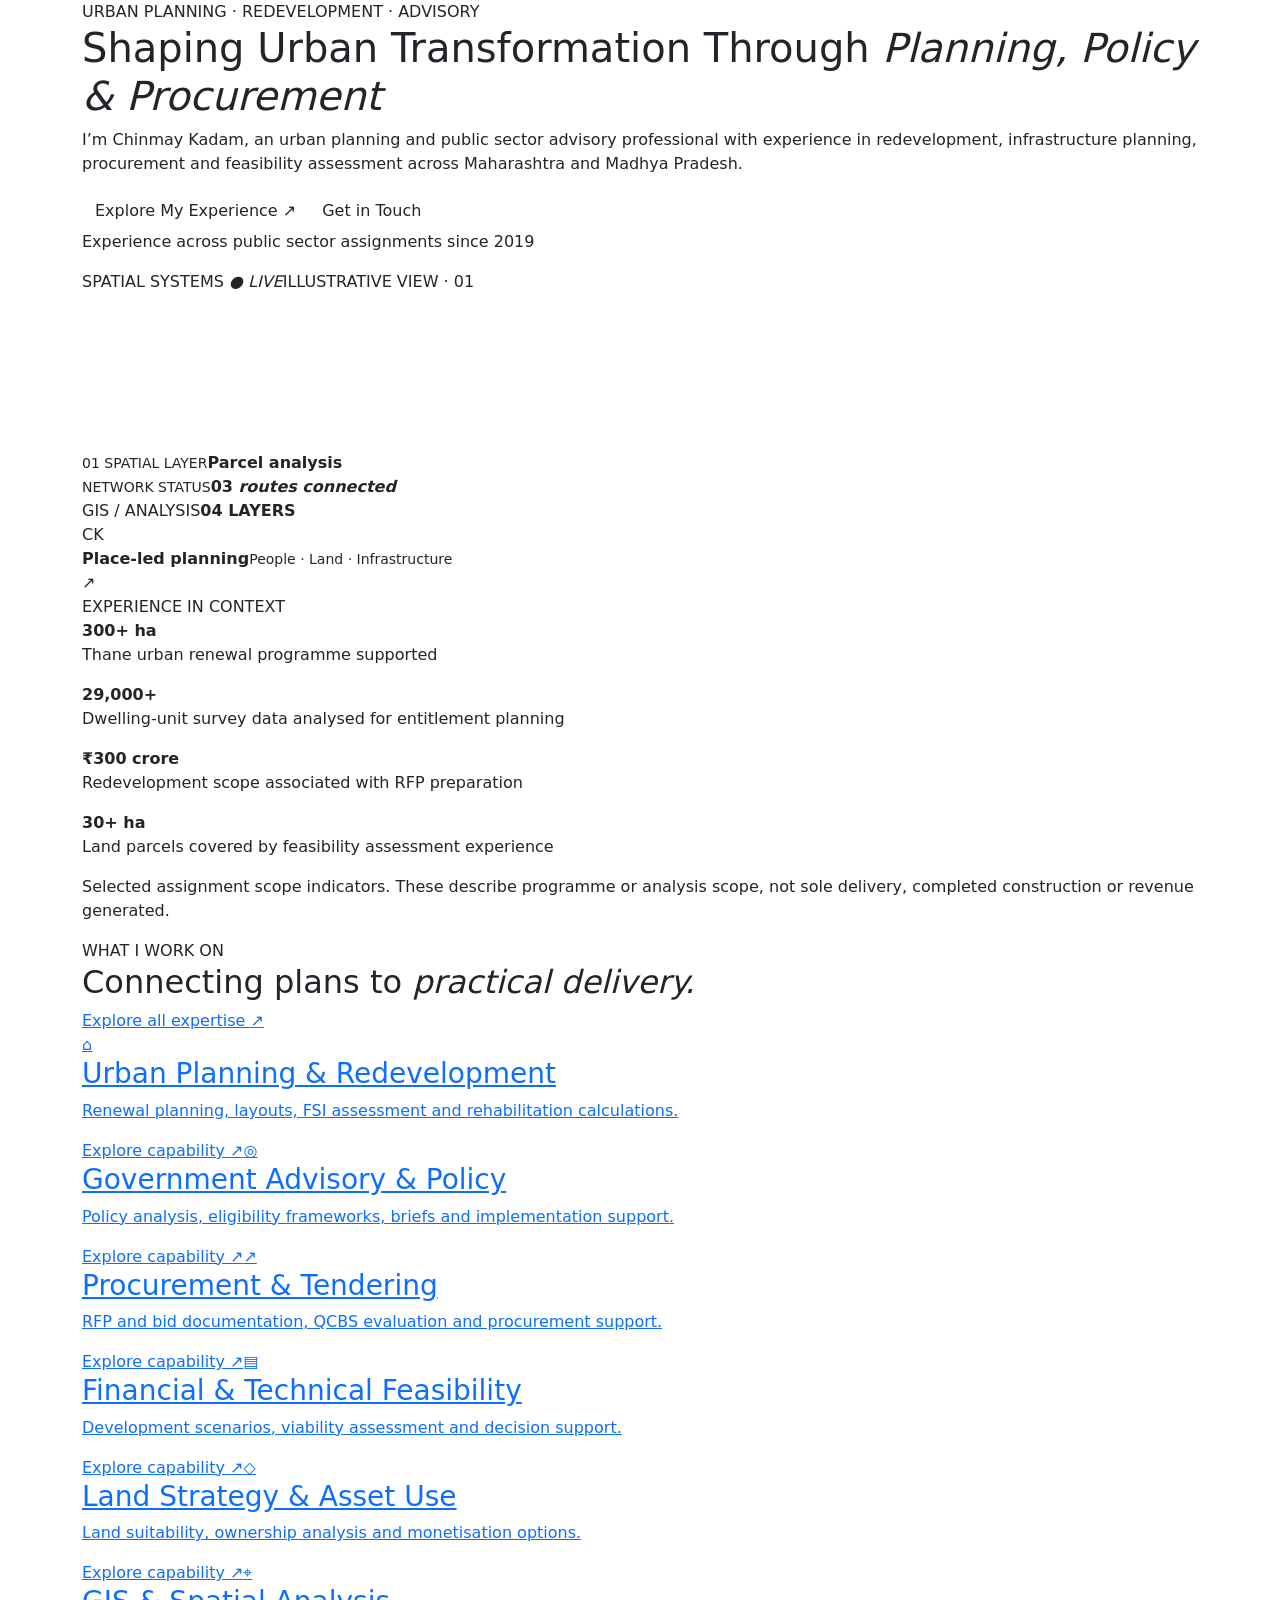
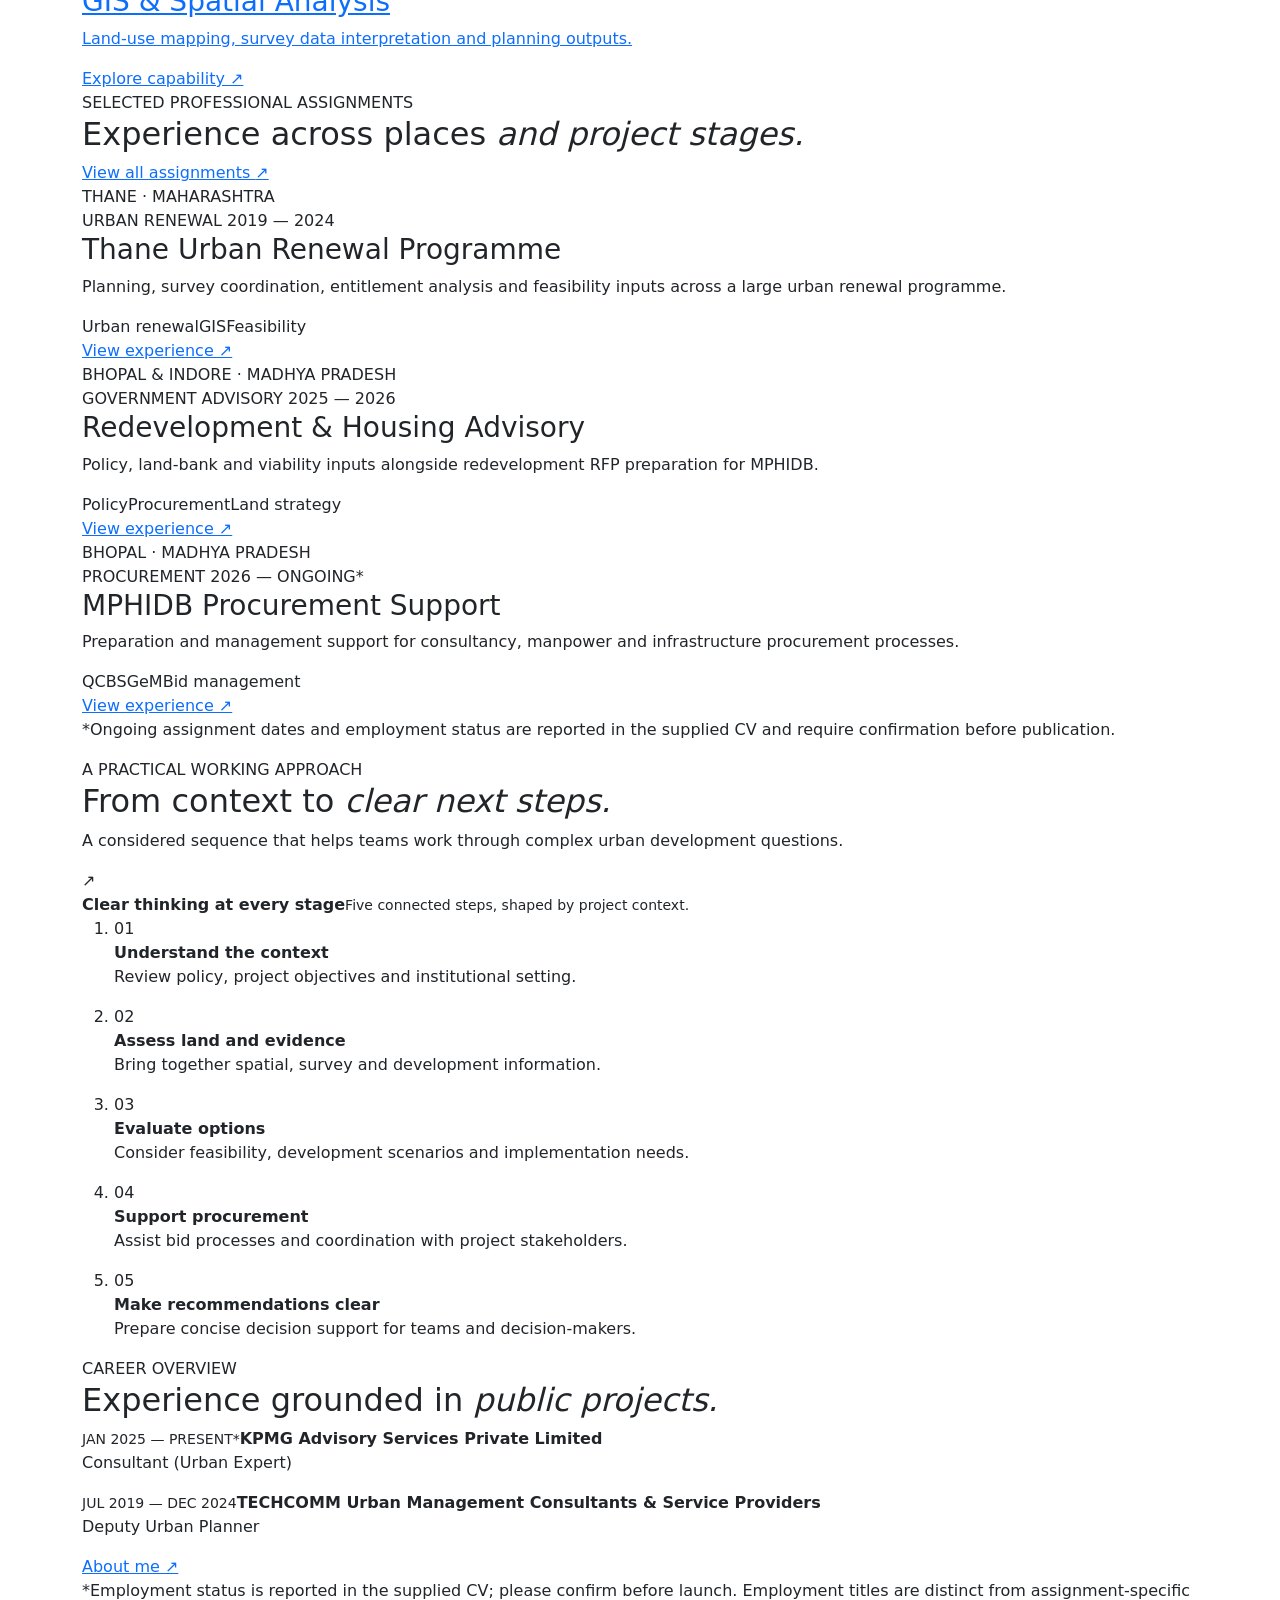
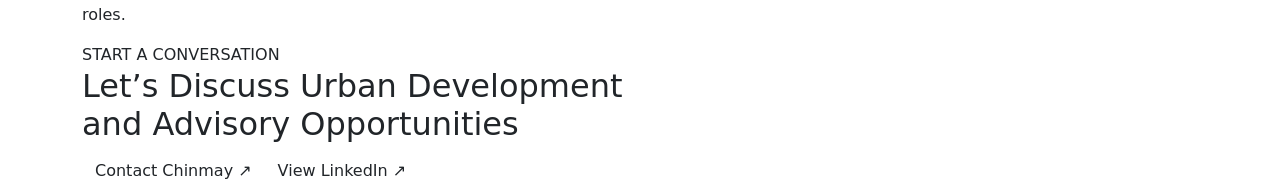
==== index.html @ 2afbb066 "Add files via upload" ====
<!doctype html>
<html lang="en">
<head>
  <meta charset="utf-8"><meta name="viewport" content="width=device-width, initial-scale=1">
  <title>Chinmay Kadam | Urban Planning & Public Sector Advisory</title>
  <meta name="description" content="Urban planning, redevelopment, procurement and public sector advisory experience across Maharashtra and Madhya Pradesh.">
  <meta name="theme-color" content="#10243a"><link rel="preconnect" href="https://fonts.googleapis.com"><link rel="preconnect" href="https://fonts.gstatic.com" crossorigin>
  <link href="https://fonts.googleapis.com/css2?family=DM+Sans:wght@400;500;600;700&family=Manrope:wght@400;500;600;700;800&display=swap" rel="stylesheet">
  <link href="https://cdn.jsdelivr.net/npm/bootstrap@5.3.3/dist/css/bootstrap.min.css" rel="stylesheet"><link rel="stylesheet" href="assets/css/site.css">
  <script type="application/ld+json">{"@context":"https://schema.org","@type":"Person","name":"Chinmay Kadam","jobTitle":"Urban Planning, Redevelopment & Public Sector Advisory Professional","sameAs":["https://www.linkedin.com/in/chinmaytheurbanplanner"],"email":"mailto:chinmay20kadam@gmail.com","knowsAbout":["Urban planning","Redevelopment strategy","Public procurement","Urban infrastructure advisory","GIS-based planning"]}</script>
</head>
<body><div data-header></div><main id="main">
  <section class="hero-wrap"><div class="container hero-grid"><div class="hero-copy"><div class="eyebrow"><span></span> URBAN PLANNING · REDEVELOPMENT · ADVISORY</div><h1>Shaping Urban Transformation Through <em>Planning, Policy &amp; Procurement</em></h1><p class="hero-lede">I’m Chinmay Kadam, an urban planning and public sector advisory professional with experience in redevelopment, infrastructure planning, procurement and feasibility assessment across Maharashtra and Madhya Pradesh.</p><div class="button-row"><a class="btn btn-primary-custom" href="about.html">Explore My Experience <span aria-hidden="true">↗</span></a><a class="btn btn-outline-custom" href="contact.html">Get in Touch</a></div><p class="hero-note">Experience across public sector assignments since 2019</p></div><div class="city-art" aria-label="Animated illustrative GIS-style city map"><div class="art-top"><span>SPATIAL SYSTEMS <i>● LIVE</i></span><span>ILLUSTRATIVE VIEW · 01</span></div><canvas class="urban-canvas" data-urban-canvas role="img" aria-label="Abstract animated isometric city model with connected transit routes, parcel layers and survey nodes"></canvas><div class="map-data-card map-data-card-a"><small><span>01</span> SPATIAL LAYER</small><strong>Parcel analysis</strong><div class="layer-meter"><i></i><i></i><i></i><i></i><i></i><i></i><i></i></div></div><div class="map-data-card map-data-card-b"><small><span class="data-live"></span> NETWORK STATUS</small><strong>03 <em>routes connected</em></strong><div class="route-spark"><i></i><i></i><i></i><i></i><i></i><i></i><i></i><i></i><i></i></div></div><div class="map-hud"><span>GIS / ANALYSIS</span><b>04 LAYERS</b></div><div class="art-caption"><span class="art-mark">CK</span><div><strong>Place-led planning</strong><small>People · Land · Infrastructure</small></div><span class="art-arrow">↗</span></div></div></div></section>
  <section class="metrics-section"><div class="container"><div class="section-kicker">EXPERIENCE IN CONTEXT</div><div class="metrics-grid"><article><strong>300<span>+ ha</span></strong><p>Thane urban renewal programme supported</p></article><article><strong>29,000<span>+</span></strong><p>Dwelling-unit survey data analysed for entitlement planning</p></article><article><strong>₹300<span> crore</span></strong><p>Redevelopment scope associated with RFP preparation</p></article><article><strong>30<span>+ ha</span></strong><p>Land parcels covered by feasibility assessment experience</p></article></div><p class="fine-print">Selected assignment scope indicators. These describe programme or analysis scope, not sole delivery, completed construction or revenue generated.</p></div></section>
  <section class="section-pad"><div class="container"><div class="section-head"><div><div class="section-kicker">WHAT I WORK ON</div><h2>Connecting plans to <em>practical delivery.</em></h2></div><a class="text-link" href="expertise.html">Explore all expertise <span>↗</span></a></div><div class="expertise-grid"><a class="expertise-card" href="expertise.html#urban"><span class="icon-box">⌂</span><h3>Urban Planning &amp; Redevelopment</h3><p>Renewal planning, layouts, FSI assessment and rehabilitation calculations.</p><span class="card-link">Explore capability ↗</span></a><a class="expertise-card" href="expertise.html#advisory"><span class="icon-box">◎</span><h3>Government Advisory &amp; Policy</h3><p>Policy analysis, eligibility frameworks, briefs and implementation support.</p><span class="card-link">Explore capability ↗</span></a><a class="expertise-card" href="expertise.html#procurement"><span class="icon-box">↗</span><h3>Procurement &amp; Tendering</h3><p>RFP and bid documentation, QCBS evaluation and procurement support.</p><span class="card-link">Explore capability ↗</span></a><a class="expertise-card" href="expertise.html#feasibility"><span class="icon-box">▤</span><h3>Financial &amp; Technical Feasibility</h3><p>Development scenarios, viability assessment and decision support.</p><span class="card-link">Explore capability ↗</span></a><a class="expertise-card" href="expertise.html#land"><span class="icon-box">◇</span><h3>Land Strategy &amp; Asset Use</h3><p>Land suitability, ownership analysis and monetisation options.</p><span class="card-link">Explore capability ↗</span></a><a class="expertise-card" href="expertise.html#gis"><span class="icon-box">⌖</span><h3>GIS &amp; Spatial Analysis</h3><p>Land-use mapping, survey data interpretation and planning outputs.</p><span class="card-link">Explore capability ↗</span></a></div></div></section>
  <section class="section-pad soft-bg"><div class="container"><div class="section-head"><div><div class="section-kicker">SELECTED PROFESSIONAL ASSIGNMENTS</div><h2>Experience across places <em>and project stages.</em></h2></div><a class="text-link" href="projects.html">View all assignments <span>↗</span></a></div><div class="project-grid home-project-mosaic"><article class="project-card"><div class="project-visual visual-thane"><span>THANE · MAHARASHTRA</span><div class="mini-city"></div></div><div class="project-body"><div class="project-meta">URBAN RENEWAL <span>2019 — 2024</span></div><h3>Thane Urban Renewal Programme</h3><p>Planning, survey coordination, entitlement analysis and feasibility inputs across a large urban renewal programme.</p><div class="tag-row"><span>Urban renewal</span><span>GIS</span><span>Feasibility</span></div><a class="card-link" href="project-thane.html">View experience ↗</a></div></article><article class="project-card"><div class="project-visual visual-mp"><span>BHOPAL &amp; INDORE · MADHYA PRADESH</span><div class="contour-lines"></div></div><div class="project-body"><div class="project-meta">GOVERNMENT ADVISORY <span>2025 — 2026</span></div><h3>Redevelopment &amp; Housing Advisory</h3><p>Policy, land-bank and viability inputs alongside redevelopment RFP preparation for MPHIDB.</p><div class="tag-row"><span>Policy</span><span>Procurement</span><span>Land strategy</span></div><a class="card-link" href="project-mp.html">View experience ↗</a></div></article><article class="project-card"><div class="project-visual visual-proc"><span>BHOPAL · MADHYA PRADESH</span><div class="proc-shape"><i></i><i></i><i></i></div></div><div class="project-body"><div class="project-meta">PROCUREMENT <span>2026 — ONGOING*</span></div><h3>MPHIDB Procurement Support</h3><p>Preparation and management support for consultancy, manpower and infrastructure procurement processes.</p><div class="tag-row"><span>QCBS</span><span>GeM</span><span>Bid management</span></div><a class="card-link" href="project-procurement.html">View experience ↗</a></div></article></div><p class="fine-print">*Ongoing assignment dates and employment status are reported in the supplied CV and require confirmation before publication.</p></div></section>
  <section class="section-pad approach-section"><div class="container approach-layout"><div class="approach-intro"><div class="section-kicker">A PRACTICAL WORKING APPROACH</div><h2>From context to <em>clear next steps.</em></h2><p class="muted-copy">A considered sequence that helps teams work through complex urban development questions.</p><div class="approach-note"><span class="approach-note-icon" aria-hidden="true">↗</span><div><strong>Clear thinking at every stage</strong><small>Five connected steps, shaped by project context.</small></div></div></div><ol class="approach-list"><li><span>01</span><div><strong>Understand the context</strong><p>Review policy, project objectives and institutional setting.</p></div></li><li><span>02</span><div><strong>Assess land and evidence</strong><p>Bring together spatial, survey and development information.</p></div></li><li><span>03</span><div><strong>Evaluate options</strong><p>Consider feasibility, development scenarios and implementation needs.</p></div></li><li><span>04</span><div><strong>Support procurement</strong><p>Assist bid processes and coordination with project stakeholders.</p></div></li><li><span>05</span><div><strong>Make recommendations clear</strong><p>Prepare concise decision support for teams and decision-makers.</p></div></li></ol></div></section>
  <section class="career-strip"><div class="container career-inner"><div><div class="section-kicker">CAREER OVERVIEW</div><h2>Experience grounded in <em>public projects.</em></h2></div><div class="career-item"><span class="career-dot"></span><div><small>JAN 2025 — PRESENT*</small><strong>KPMG Advisory Services Private Limited</strong><p>Consultant (Urban Expert)</p></div></div><div class="career-item"><span class="career-dot"></span><div><small>JUL 2019 — DEC 2024</small><strong>TECHCOMM Urban Management Consultants &amp; Service Providers</strong><p>Deputy Urban Planner</p></div></div><a class="text-link" href="about.html#education">About me ↗</a></div><div class="container"><p class="fine-print">*Employment status is reported in the supplied CV; please confirm before launch. Employment titles are distinct from assignment-specific roles.</p></div></section>
  <section class="closing-cta"><div class="container cta-inner"><div><div class="section-kicker">START A CONVERSATION</div><h2>Let’s Discuss Urban Development<br>and Advisory Opportunities</h2></div><div class="button-row"><a class="btn btn-light-custom" href="contact.html">Contact Chinmay ↗</a><a class="btn btn-ghost-light" href="https://www.linkedin.com/in/chinmaytheurbanplanner" target="_blank" rel="noopener noreferrer">View LinkedIn ↗</a></div></div></section>
</main><div data-footer></div><script src="assets/js/site.js" defer></script></body></html>
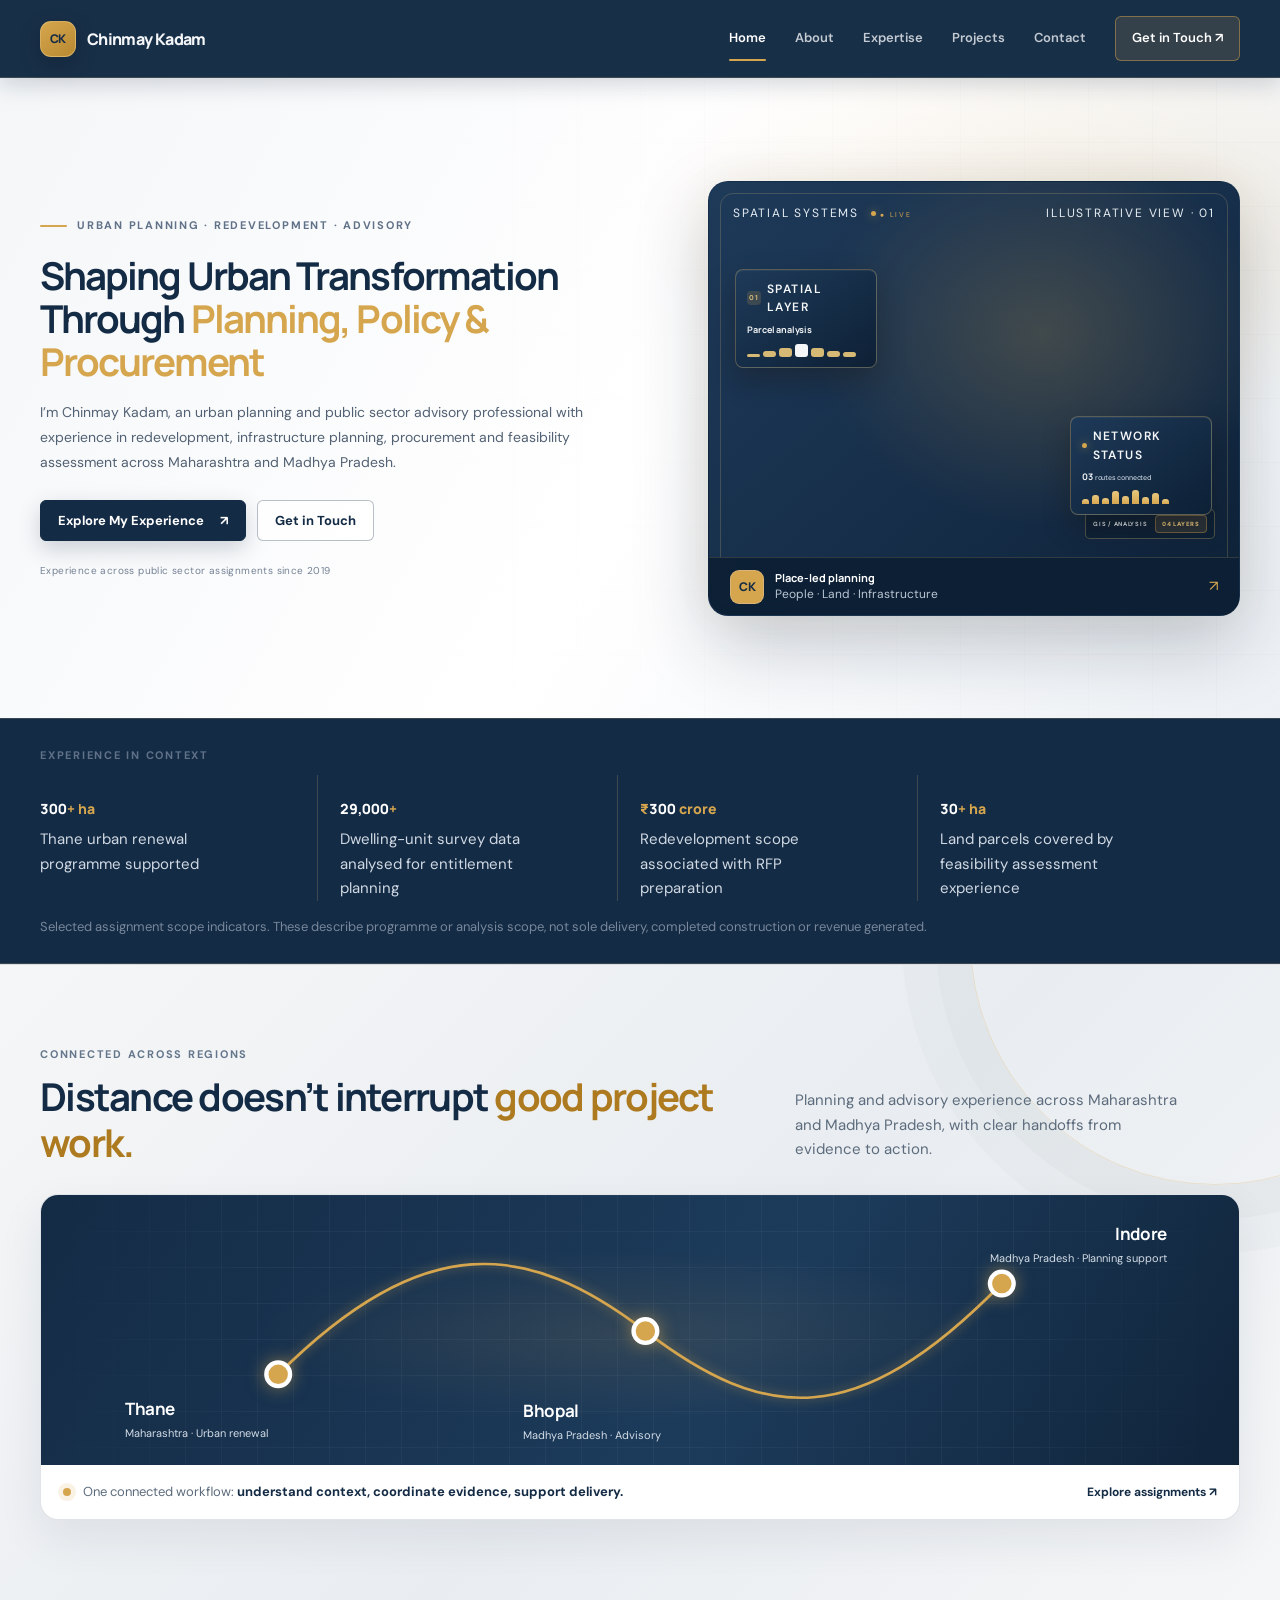
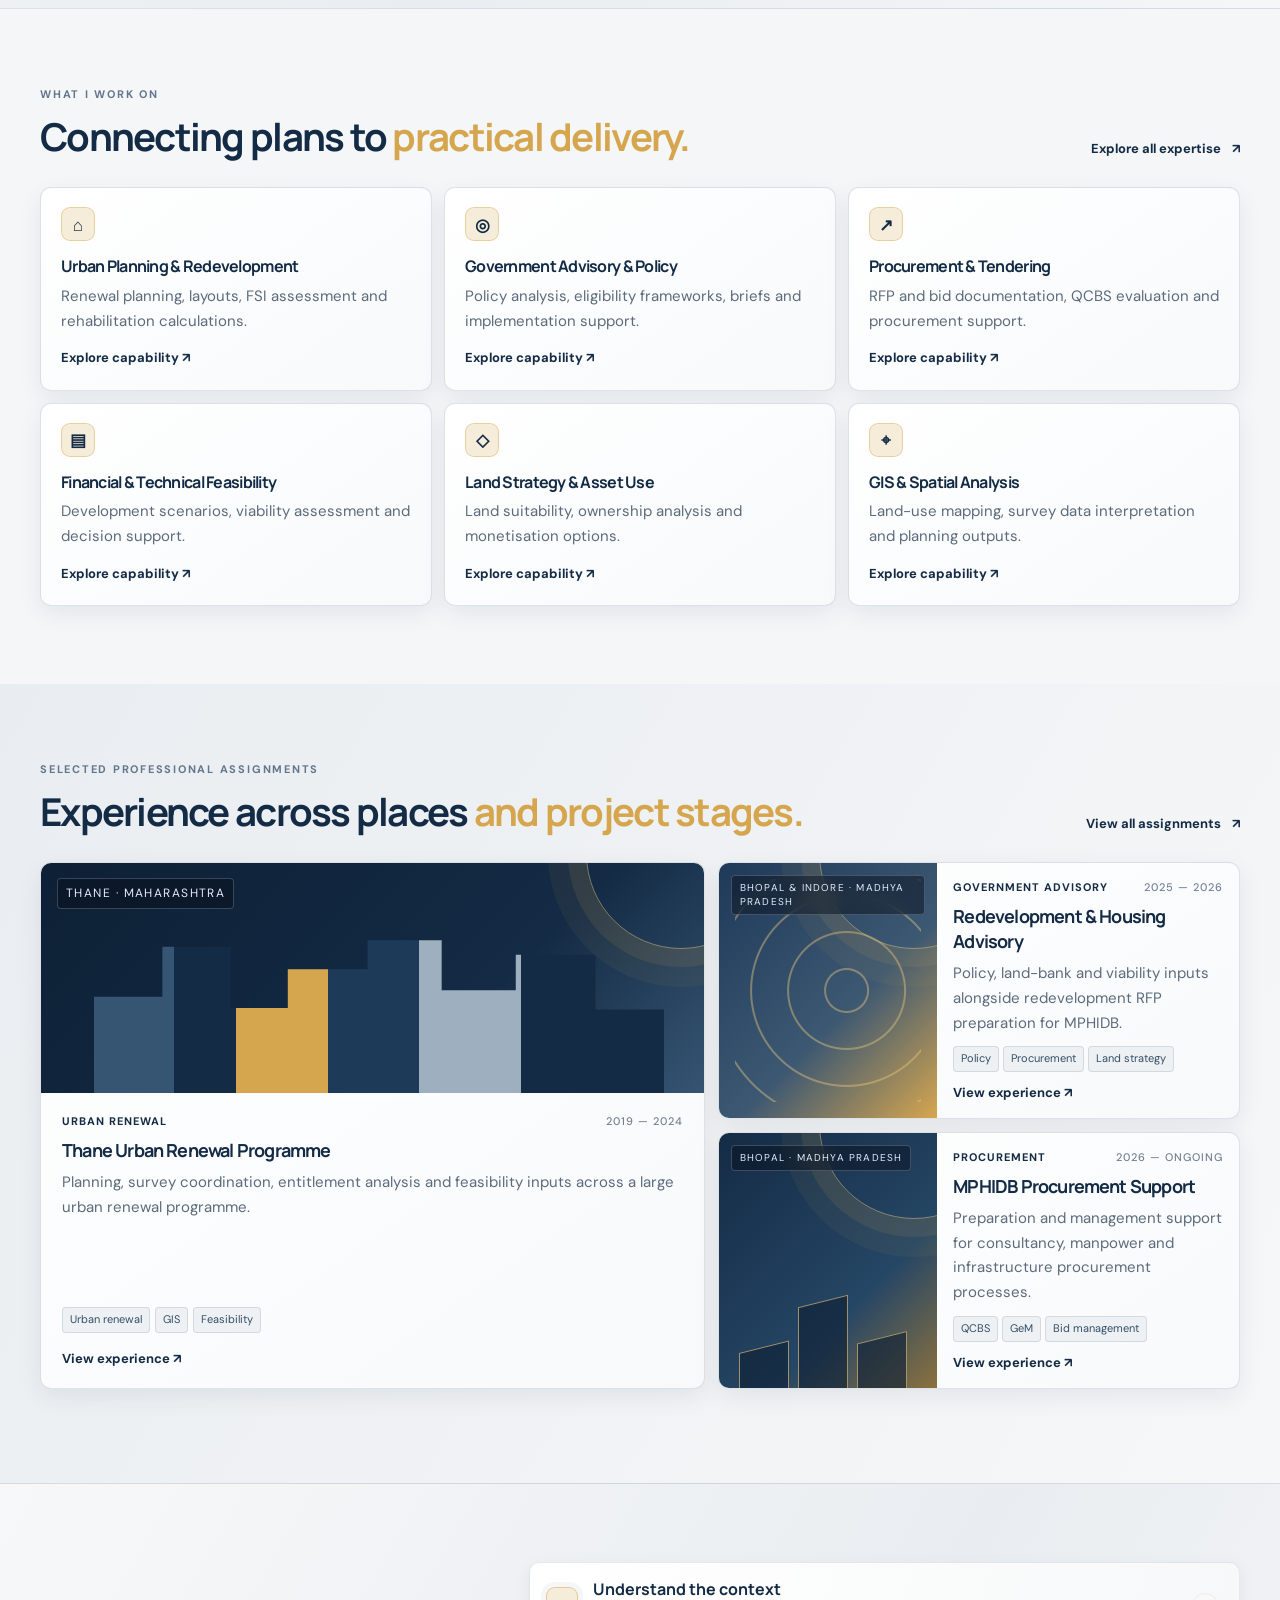
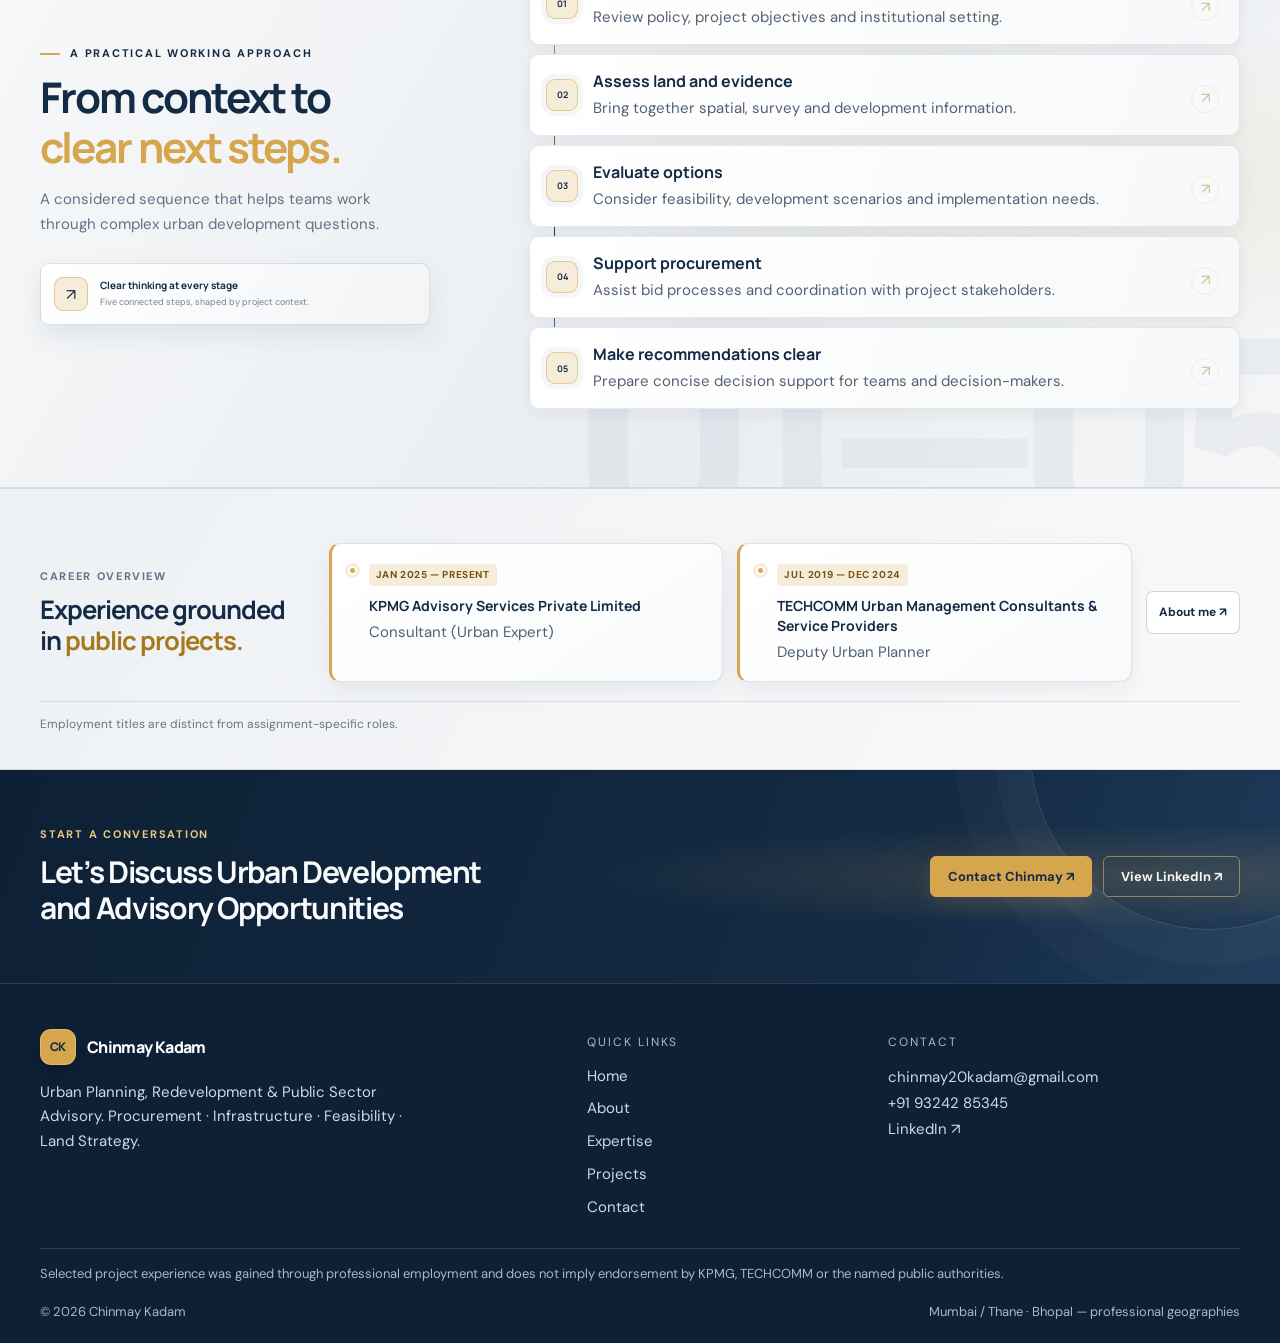
==== commit 82694bb9: "second commit" ====
--- a/index.html
+++ b/index.html
@@ -11,10 +11,10 @@
 </head>
 <body><div data-header></div><main id="main">
   <section class="hero-wrap"><div class="container hero-grid"><div class="hero-copy"><div class="eyebrow"><span></span> URBAN PLANNING · REDEVELOPMENT · ADVISORY</div><h1>Shaping Urban Transformation Through <em>Planning, Policy &amp; Procurement</em></h1><p class="hero-lede">I’m Chinmay Kadam, an urban planning and public sector advisory professional with experience in redevelopment, infrastructure planning, procurement and feasibility assessment across Maharashtra and Madhya Pradesh.</p><div class="button-row"><a class="btn btn-primary-custom" href="about.html">Explore My Experience <span aria-hidden="true">↗</span></a><a class="btn btn-outline-custom" href="contact.html">Get in Touch</a></div><p class="hero-note">Experience across public sector assignments since 2019</p></div><div class="city-art" aria-label="Animated illustrative GIS-style city map"><div class="art-top"><span>SPATIAL SYSTEMS <i>● LIVE</i></span><span>ILLUSTRATIVE VIEW · 01</span></div><canvas class="urban-canvas" data-urban-canvas role="img" aria-label="Abstract animated isometric city model with connected transit routes, parcel layers and survey nodes"></canvas><div class="map-data-card map-data-card-a"><small><span>01</span> SPATIAL LAYER</small><strong>Parcel analysis</strong><div class="layer-meter"><i></i><i></i><i></i><i></i><i></i><i></i><i></i></div></div><div class="map-data-card map-data-card-b"><small><span class="data-live"></span> NETWORK STATUS</small><strong>03 <em>routes connected</em></strong><div class="route-spark"><i></i><i></i><i></i><i></i><i></i><i></i><i></i><i></i><i></i></div></div><div class="map-hud"><span>GIS / ANALYSIS</span><b>04 LAYERS</b></div><div class="art-caption"><span class="art-mark">CK</span><div><strong>Place-led planning</strong><small>People · Land · Infrastructure</small></div><span class="art-arrow">↗</span></div></div></div></section>
-  <section class="metrics-section"><div class="container"><div class="section-kicker">EXPERIENCE IN CONTEXT</div><div class="metrics-grid"><article><strong>300<span>+ ha</span></strong><p>Thane urban renewal programme supported</p></article><article><strong>29,000<span>+</span></strong><p>Dwelling-unit survey data analysed for entitlement planning</p></article><article><strong>₹300<span> crore</span></strong><p>Redevelopment scope associated with RFP preparation</p></article><article><strong>30<span>+ ha</span></strong><p>Land parcels covered by feasibility assessment experience</p></article></div><p class="fine-print">Selected assignment scope indicators. These describe programme or analysis scope, not sole delivery, completed construction or revenue generated.</p></div></section>
-  <section class="section-pad"><div class="container"><div class="section-head"><div><div class="section-kicker">WHAT I WORK ON</div><h2>Connecting plans to <em>practical delivery.</em></h2></div><a class="text-link" href="expertise.html">Explore all expertise <span>↗</span></a></div><div class="expertise-grid"><a class="expertise-card" href="expertise.html#urban"><span class="icon-box">⌂</span><h3>Urban Planning &amp; Redevelopment</h3><p>Renewal planning, layouts, FSI assessment and rehabilitation calculations.</p><span class="card-link">Explore capability ↗</span></a><a class="expertise-card" href="expertise.html#advisory"><span class="icon-box">◎</span><h3>Government Advisory &amp; Policy</h3><p>Policy analysis, eligibility frameworks, briefs and implementation support.</p><span class="card-link">Explore capability ↗</span></a><a class="expertise-card" href="expertise.html#procurement"><span class="icon-box">↗</span><h3>Procurement &amp; Tendering</h3><p>RFP and bid documentation, QCBS evaluation and procurement support.</p><span class="card-link">Explore capability ↗</span></a><a class="expertise-card" href="expertise.html#feasibility"><span class="icon-box">▤</span><h3>Financial &amp; Technical Feasibility</h3><p>Development scenarios, viability assessment and decision support.</p><span class="card-link">Explore capability ↗</span></a><a class="expertise-card" href="expertise.html#land"><span class="icon-box">◇</span><h3>Land Strategy &amp; Asset Use</h3><p>Land suitability, ownership analysis and monetisation options.</p><span class="card-link">Explore capability ↗</span></a><a class="expertise-card" href="expertise.html#gis"><span class="icon-box">⌖</span><h3>GIS &amp; Spatial Analysis</h3><p>Land-use mapping, survey data interpretation and planning outputs.</p><span class="card-link">Explore capability ↗</span></a></div></div></section>
-  <section class="section-pad soft-bg"><div class="container"><div class="section-head"><div><div class="section-kicker">SELECTED PROFESSIONAL ASSIGNMENTS</div><h2>Experience across places <em>and project stages.</em></h2></div><a class="text-link" href="projects.html">View all assignments <span>↗</span></a></div><div class="project-grid home-project-mosaic"><article class="project-card"><div class="project-visual visual-thane"><span>THANE · MAHARASHTRA</span><div class="mini-city"></div></div><div class="project-body"><div class="project-meta">URBAN RENEWAL <span>2019 — 2024</span></div><h3>Thane Urban Renewal Programme</h3><p>Planning, survey coordination, entitlement analysis and feasibility inputs across a large urban renewal programme.</p><div class="tag-row"><span>Urban renewal</span><span>GIS</span><span>Feasibility</span></div><a class="card-link" href="project-thane.html">View experience ↗</a></div></article><article class="project-card"><div class="project-visual visual-mp"><span>BHOPAL &amp; INDORE · MADHYA PRADESH</span><div class="contour-lines"></div></div><div class="project-body"><div class="project-meta">GOVERNMENT ADVISORY <span>2025 — 2026</span></div><h3>Redevelopment &amp; Housing Advisory</h3><p>Policy, land-bank and viability inputs alongside redevelopment RFP preparation for MPHIDB.</p><div class="tag-row"><span>Policy</span><span>Procurement</span><span>Land strategy</span></div><a class="card-link" href="project-mp.html">View experience ↗</a></div></article><article class="project-card"><div class="project-visual visual-proc"><span>BHOPAL · MADHYA PRADESH</span><div class="proc-shape"><i></i><i></i><i></i></div></div><div class="project-body"><div class="project-meta">PROCUREMENT <span>2026 — ONGOING*</span></div><h3>MPHIDB Procurement Support</h3><p>Preparation and management support for consultancy, manpower and infrastructure procurement processes.</p><div class="tag-row"><span>QCBS</span><span>GeM</span><span>Bid management</span></div><a class="card-link" href="project-procurement.html">View experience ↗</a></div></article></div><p class="fine-print">*Ongoing assignment dates and employment status are reported in the supplied CV and require confirmation before publication.</p></div></section>
+  <section class="metrics-section"><div class="container"><div class="section-kicker">EXPERIENCE IN CONTEXT</div><div class="metrics-grid"><article><strong><span class="metric-value" data-count="300" data-format="number">0</span><span class="metric-unit">+ ha</span></strong><p>Thane urban renewal programme supported</p></article><article><strong><span class="metric-value" data-count="29000" data-format="grouped">0</span><span class="metric-unit">+</span></strong><p>Dwelling-unit survey data analysed for entitlement planning</p></article><article><strong><span class="metric-unit">₹</span><span class="metric-value" data-count="300" data-format="number">0</span><span class="metric-unit"> crore</span></strong><p>Redevelopment scope associated with RFP preparation</p></article><article><strong><span class="metric-value" data-count="30" data-format="number">0</span><span class="metric-unit">+ ha</span></strong><p>Land parcels covered by feasibility assessment experience</p></article></div><p class="fine-print">Selected assignment scope indicators. These describe programme or analysis scope, not sole delivery, completed construction or revenue generated.</p></div></section>
+  <section class="regional-journey" aria-labelledby="regional-journey-title"><div class="container"><div class="regional-journey-head section-head"><div><div class="section-kicker">CONNECTED ACROSS REGIONS</div><h2 id="regional-journey-title">Distance doesn’t interrupt <em>good project work.</em></h2></div><p>Planning and advisory experience across Maharashtra and Madhya Pradesh, with clear handoffs from evidence to action.</p></div><div class="regional-route" data-route-reveal><div class="regional-route-map" aria-label="Project locations across Maharashtra and Madhya Pradesh"><svg viewBox="0 0 900 250" role="img" aria-labelledby="route-title route-desc"><title id="route-title">Connected project locations</title><desc id="route-desc">A route links Thane in Maharashtra with Bhopal and Indore in Madhya Pradesh.</desc><path class="route-track" d="M115 166 C250 32 345 42 455 126 S650 220 785 82"/><path class="route-progress" d="M115 166 C250 32 345 42 455 126 S650 220 785 82"/><circle class="route-node" cx="115" cy="166" r="11"/><circle class="route-node" cx="455" cy="126" r="11"/><circle class="route-node" cx="785" cy="82" r="11"/><circle class="route-pulse" cx="115" cy="166" r="22"/><circle class="route-pulse route-pulse-two" cx="455" cy="126" r="22"/><circle class="route-pulse route-pulse-three" cx="785" cy="82" r="22"/></svg><div class="route-label route-label-thane"><strong>Thane</strong><span>Maharashtra · Urban renewal</span></div><div class="route-label route-label-bhopal"><strong>Bhopal</strong><span>Madhya Pradesh · Advisory</span></div><div class="route-label route-label-indore"><strong>Indore</strong><span>Madhya Pradesh · Planning support</span></div></div><div class="regional-route-footer"><span class="route-live-dot" aria-hidden="true"></span><p>One connected workflow: <strong>understand context, coordinate evidence, support delivery.</strong></p><a class="text-link" href="projects.html">Explore assignments ↗</a></div></div></div></section>  <section class="section-pad"><div class="container"><div class="section-head"><div><div class="section-kicker">WHAT I WORK ON</div><h2>Connecting plans to <em>practical delivery.</em></h2></div><a class="text-link" href="expertise.html">Explore all expertise <span>↗</span></a></div><div class="expertise-grid"><a class="expertise-card" href="expertise.html#urban"><span class="icon-box">⌂</span><h3>Urban Planning &amp; Redevelopment</h3><p>Renewal planning, layouts, FSI assessment and rehabilitation calculations.</p><span class="card-link">Explore capability ↗</span></a><a class="expertise-card" href="expertise.html#advisory"><span class="icon-box">◎</span><h3>Government Advisory &amp; Policy</h3><p>Policy analysis, eligibility frameworks, briefs and implementation support.</p><span class="card-link">Explore capability ↗</span></a><a class="expertise-card" href="expertise.html#procurement"><span class="icon-box">↗</span><h3>Procurement &amp; Tendering</h3><p>RFP and bid documentation, QCBS evaluation and procurement support.</p><span class="card-link">Explore capability ↗</span></a><a class="expertise-card" href="expertise.html#feasibility"><span class="icon-box">▤</span><h3>Financial &amp; Technical Feasibility</h3><p>Development scenarios, viability assessment and decision support.</p><span class="card-link">Explore capability ↗</span></a><a class="expertise-card" href="expertise.html#land"><span class="icon-box">◇</span><h3>Land Strategy &amp; Asset Use</h3><p>Land suitability, ownership analysis and monetisation options.</p><span class="card-link">Explore capability ↗</span></a><a class="expertise-card" href="expertise.html#gis"><span class="icon-box">⌖</span><h3>GIS &amp; Spatial Analysis</h3><p>Land-use mapping, survey data interpretation and planning outputs.</p><span class="card-link">Explore capability ↗</span></a></div></div></section>
+  <section class="section-pad soft-bg"><div class="container"><div class="section-head"><div><div class="section-kicker">SELECTED PROFESSIONAL ASSIGNMENTS</div><h2>Experience across places <em>and project stages.</em></h2></div><a class="text-link" href="projects.html">View all assignments <span>↗</span></a></div><div class="project-grid home-project-mosaic"><article class="project-card"><div class="project-visual visual-thane"><span>THANE · MAHARASHTRA</span><div class="mini-city"></div></div><div class="project-body"><div class="project-meta">URBAN RENEWAL <span>2019 — 2024</span></div><h3>Thane Urban Renewal Programme</h3><p>Planning, survey coordination, entitlement analysis and feasibility inputs across a large urban renewal programme.</p><div class="tag-row"><span>Urban renewal</span><span>GIS</span><span>Feasibility</span></div><a class="card-link" href="project-thane.html">View experience ↗</a></div></article><article class="project-card"><div class="project-visual visual-mp"><span>BHOPAL &amp; INDORE · MADHYA PRADESH</span><div class="contour-lines"></div></div><div class="project-body"><div class="project-meta">GOVERNMENT ADVISORY <span>2025 — 2026</span></div><h3>Redevelopment &amp; Housing Advisory</h3><p>Policy, land-bank and viability inputs alongside redevelopment RFP preparation for MPHIDB.</p><div class="tag-row"><span>Policy</span><span>Procurement</span><span>Land strategy</span></div><a class="card-link" href="project-mp.html">View experience ↗</a></div></article><article class="project-card"><div class="project-visual visual-proc"><span>BHOPAL · MADHYA PRADESH</span><div class="proc-shape"><i></i><i></i><i></i></div></div><div class="project-body"><div class="project-meta">PROCUREMENT <span>2026 — ONGOING</span></div><h3>MPHIDB Procurement Support</h3><p>Preparation and management support for consultancy, manpower and infrastructure procurement processes.</p><div class="tag-row"><span>QCBS</span><span>GeM</span><span>Bid management</span></div><a class="card-link" href="project-procurement.html">View experience ↗</a></div></article></div><p class="fine-print"></p></div></section>
   <section class="section-pad approach-section"><div class="container approach-layout"><div class="approach-intro"><div class="section-kicker">A PRACTICAL WORKING APPROACH</div><h2>From context to <em>clear next steps.</em></h2><p class="muted-copy">A considered sequence that helps teams work through complex urban development questions.</p><div class="approach-note"><span class="approach-note-icon" aria-hidden="true">↗</span><div><strong>Clear thinking at every stage</strong><small>Five connected steps, shaped by project context.</small></div></div></div><ol class="approach-list"><li><span>01</span><div><strong>Understand the context</strong><p>Review policy, project objectives and institutional setting.</p></div></li><li><span>02</span><div><strong>Assess land and evidence</strong><p>Bring together spatial, survey and development information.</p></div></li><li><span>03</span><div><strong>Evaluate options</strong><p>Consider feasibility, development scenarios and implementation needs.</p></div></li><li><span>04</span><div><strong>Support procurement</strong><p>Assist bid processes and coordination with project stakeholders.</p></div></li><li><span>05</span><div><strong>Make recommendations clear</strong><p>Prepare concise decision support for teams and decision-makers.</p></div></li></ol></div></section>
-  <section class="career-strip"><div class="container career-inner"><div><div class="section-kicker">CAREER OVERVIEW</div><h2>Experience grounded in <em>public projects.</em></h2></div><div class="career-item"><span class="career-dot"></span><div><small>JAN 2025 — PRESENT*</small><strong>KPMG Advisory Services Private Limited</strong><p>Consultant (Urban Expert)</p></div></div><div class="career-item"><span class="career-dot"></span><div><small>JUL 2019 — DEC 2024</small><strong>TECHCOMM Urban Management Consultants &amp; Service Providers</strong><p>Deputy Urban Planner</p></div></div><a class="text-link" href="about.html#education">About me ↗</a></div><div class="container"><p class="fine-print">*Employment status is reported in the supplied CV; please confirm before launch. Employment titles are distinct from assignment-specific roles.</p></div></section>
+  <section class="career-strip"><div class="container career-inner"><div><div class="section-kicker">CAREER OVERVIEW</div><h2>Experience grounded in <em>public projects.</em></h2></div><div class="career-item"><span class="career-dot"></span><div><small>JAN 2025 — PRESENT</small><strong>KPMG Advisory Services Private Limited</strong><p>Consultant (Urban Expert)</p></div></div><div class="career-item"><span class="career-dot"></span><div><small>JUL 2019 — DEC 2024</small><strong>TECHCOMM Urban Management Consultants &amp; Service Providers</strong><p>Deputy Urban Planner</p></div></div><a class="text-link" href="about.html#education">About me ↗</a></div><div class="container"><p class="fine-print">Employment titles are distinct from assignment-specific roles.</p></div></section>
   <section class="closing-cta"><div class="container cta-inner"><div><div class="section-kicker">START A CONVERSATION</div><h2>Let’s Discuss Urban Development<br>and Advisory Opportunities</h2></div><div class="button-row"><a class="btn btn-light-custom" href="contact.html">Contact Chinmay ↗</a><a class="btn btn-ghost-light" href="https://www.linkedin.com/in/chinmaytheurbanplanner" target="_blank" rel="noopener noreferrer">View LinkedIn ↗</a></div></div></section>
 </main><div data-footer></div><script src="assets/js/site.js" defer></script></body></html>
--- a/assets/css/site.css
+++ b/assets/css/site.css
@@ -0,0 +1,614 @@
+:root{--bg:#080d19;--bg-soft:#0d1424;--panel:#111a2d;--panel-raised:#15213a;--panel-light:#1a2947;--ink:#eef3ff;--copy:#a4b0c5;--muted:#73819b;--line:rgba(180,198,232,.14);--blue:#6d8cff;--blue-bright:#8ba5ff;--amber:#ffb86b;--heading:'Manrope',sans-serif;--body:'DM Sans',sans-serif;--shadow:0 20px 55px rgba(0,0,0,.28)}
+*{box-sizing:border-box}html{scroll-behavior:smooth;scroll-padding-top:92px}body{margin:0;background:var(--bg);color:var(--copy);font:15px/1.7 var(--body);overflow-x:hidden}a{color:inherit;text-decoration:none;transition:color .2s ease}a:hover{color:var(--blue-bright)}button,input,select,textarea{font:inherit}.container{width:min(1200px,calc(100% - 48px));max-width:1200px;padding:0}.site-header{height:78px;position:sticky;top:0;z-index:50;background:rgba(8,13,25,.82);border-bottom:1px solid var(--line);backdrop-filter:blur(16px)}.nav-shell{height:100%;display:flex;align-items:center;justify-content:space-between}.brand{display:inline-flex;align-items:center;gap:11px;color:var(--ink);font:800 16px var(--heading);letter-spacing:-.04em}.brand:hover{color:#fff}.brand-mark{width:36px;height:36px;display:grid;place-items:center;border:1px solid rgba(139,165,255,.35);border-radius:11px;background:linear-gradient(145deg,#263c78,#111a2d);color:#fff;font-size:12px;box-shadow:0 7px 22px rgba(76,105,200,.22)}.nav-links{display:flex;align-items:center;gap:29px}.nav-links a{position:relative;color:#aab6ca;font-size:12px;font-weight:600}.nav-links a:hover,.nav-links a.active{color:#fff}.nav-links a.active:after{content:'';position:absolute;height:2px;left:0;right:0;bottom:-11px;border-radius:2px;background:var(--amber)}.nav-cta{padding:10px 16px;border:1px solid rgba(139,165,255,.3);border-radius:6px;background:rgba(109,140,255,.11);color:#e8edff!important}.nav-cta:hover{background:var(--blue);border-color:var(--blue);color:#fff!important}.menu-toggle{display:none;padding:8px 12px;border:1px solid var(--line);border-radius:6px;background:var(--panel);color:var(--ink);font-weight:700}.skip-link{position:absolute;left:-9999px;top:0;background:#fff;padding:10px;z-index:100}.skip-link:focus{left:10px;top:10px;color:#111}
+h1,h2,h3{font-family:var(--heading);color:var(--ink);letter-spacing:-.045em}h1{font-size:clamp(40px,5vw,66px);font-weight:700;line-height:1.08;max-width:720px;margin:0 0 21px}h1 em,h2 em{font-style:normal;color:var(--blue-bright)}h2{font-size:clamp(29px,3vw,41px);font-weight:700;line-height:1.2;margin:0}h3{font-size:17px;font-weight:700;line-height:1.35}.hero-wrap{position:relative;overflow:hidden;background:radial-gradient(ellipse at 83% 27%,rgba(58,83,161,.22),transparent 32%),linear-gradient(115deg,#0b1120,#0a1020 56%,#10162a)}.hero-wrap:after{position:absolute;inset:0;content:'';pointer-events:none;opacity:.12;background-image:linear-gradient(rgba(145,163,204,.13) 1px,transparent 1px),linear-gradient(90deg,rgba(145,163,204,.13) 1px,transparent 1px);background-size:64px 64px;mask-image:linear-gradient(90deg,transparent 18%,#000 100%)}.hero-grid{position:relative;z-index:1;min-height:585px;display:grid;grid-template-columns:1.08fr .92fr;gap:55px;align-items:center;padding-top:50px;padding-bottom:57px}.hero-copy{animation:rise-in .75s both}.eyebrow,.section-kicker{font-size:10px;letter-spacing:.16em;font-weight:700;color:#99a9c5}.eyebrow{display:flex;align-items:center;gap:10px;margin-bottom:20px}.eyebrow span{height:2px;width:27px;border-radius:2px;background:var(--amber)}.hero-lede{max-width:580px;font-size:15px;line-height:1.85;color:#aab6ca;margin:0 0 25px}.button-row{display:flex;align-items:center;gap:11px;flex-wrap:wrap}.btn{border-radius:6px;padding:11px 17px;font:700 12px var(--body);transition:transform .22s ease,box-shadow .22s ease,background .22s ease,border-color .22s ease}.btn:hover{transform:translateY(-3px)}.btn-primary-custom{background:linear-gradient(110deg,#4267dc,#6687ff);color:#fff;border:1px solid #6687ff;box-shadow:0 8px 22px rgba(70,103,220,.25)}.btn-primary-custom:hover{background:linear-gradient(110deg,#597ced,#829cff);color:#fff;box-shadow:0 12px 28px rgba(70,103,220,.36)}.btn-primary-custom span{padding-left:13px}.btn-outline-custom{border:1px solid rgba(190,204,231,.25);color:#dce5f7;background:rgba(255,255,255,.025)}.btn-outline-custom:hover{border-color:var(--amber);color:#fff;background:rgba(255,184,107,.08)}.btn-light-custom{background:var(--amber);color:#172039;border:1px solid var(--amber);box-shadow:0 8px 20px rgba(255,184,107,.12)}.btn-light-custom:hover{background:#ffd09c;color:#172039}.btn-ghost-light{border:1px solid rgba(255,255,255,.28);color:white}.btn-ghost-light:hover{border-color:#fff;color:#fff;background:rgba(255,255,255,.08)}.hero-note{margin:21px 0 0;color:#71809a;font-size:10px;letter-spacing:.04em}.city-art{height:400px;position:relative;overflow:hidden;border-radius:18px;border:1px solid rgba(183,201,239,.2);background:radial-gradient(circle at 72% 22%,rgba(255,184,107,.18),transparent 21%),linear-gradient(140deg,#17284c,#111c33 64%,#26335a);box-shadow:0 27px 70px rgba(0,0,0,.32);animation:rise-in .85s .12s both}.city-art:before{content:'';position:absolute;inset:18px;border:1px solid rgba(170,191,235,.1);border-radius:11px;pointer-events:none}.art-top{position:absolute;top:25px;left:27px;right:27px;display:flex;justify-content:space-between;color:#9baac5;font-size:8px;letter-spacing:.14em}.skyline{position:absolute;bottom:78px;left:35px;right:32px;height:210px;display:flex;gap:8px;align-items:flex-end;transform:skewY(-5deg)}.skyline i{display:block;flex:1;position:relative;background:#1d3159;box-shadow:inset 8px 0 rgba(255,255,255,.035)}.skyline i:after{content:'';position:absolute;inset:12px 7px;background:repeating-linear-gradient(0deg,transparent 0 13px,rgba(193,208,240,.42) 13px 15px),repeating-linear-gradient(90deg,transparent 0 9px,rgba(193,208,240,.42) 9px 11px)}.skyline i:nth-child(1){height:36%}.skyline i:nth-child(2){height:52%}.skyline i:nth-child(3){height:67%;background:#526fc7}.skyline i:nth-child(4){height:48%}.skyline i:nth-child(5){height:88%;background:#1a2748}.skyline i:nth-child(6){height:63%}.skyline i:nth-child(7){height:72%;background:#765b72}.skyline i:nth-child(8){height:46%}.skyline i:nth-child(9){height:58%}.skyline i:nth-child(10){height:33%}.road{height:30px;position:absolute;bottom:53px;left:0;right:0;background:#293959;transform:skewY(-5deg)}.road:after{content:'';position:absolute;left:0;right:0;top:14px;border-top:1px dashed rgba(238,243,255,.32)}.art-caption{position:absolute;bottom:0;height:58px;left:0;right:0;background:rgba(12,20,37,.92);border-top:1px solid rgba(180,198,232,.13);display:flex;align-items:center;padding:0 21px;gap:11px}.art-mark{width:34px;height:34px;display:grid;place-items:center;border-radius:9px;background:#243866;color:#a9bdff;font:800 12px var(--heading)}.art-caption strong,.art-caption small{display:block}.art-caption strong{font:700 11px var(--heading);color:#f2f5ff}.art-caption small{font-size:9px;color:#8998b2}.art-arrow{margin-left:auto;color:var(--amber)}.art-orbit{position:absolute;width:380px;height:380px;border:1px solid rgba(128,153,226,.18);border-radius:50%;top:20px;right:-155px;animation:orbit-drift 18s linear infinite}
+.metrics-section{padding:29px 0 25px;background:#0d1424;border-top:1px solid var(--line);border-bottom:1px solid var(--line)}.metrics-grid{display:grid;grid-template-columns:repeat(4,1fr);margin-top:11px}.metrics-grid article{padding:8px 22px 0 0;border-right:1px solid var(--line);margin-right:22px}.metrics-grid article:last-child{border:0;margin:0}.metrics-grid strong{font:800 29px var(--heading);color:#f0f4ff;letter-spacing:-.06em}.metrics-grid strong span{font-size:14px;color:var(--amber);letter-spacing:0}.metrics-grid p{max-width:220px;font-size:11px;line-height:1.55;color:#96a4bb;margin:4px 0 0}.fine-print{font-size:10px;color:#73819b;line-height:1.55;margin:16px 0 0}.section-pad{padding:78px 0}.soft-bg{background:linear-gradient(110deg,#0c1322,#10182a)}.section-head{display:flex;align-items:end;justify-content:space-between;gap:24px;margin-bottom:27px}.section-kicker{margin-bottom:11px;color:#8293b1}.text-link{font-weight:700;font-size:11px;color:#a9bcff;white-space:nowrap}.text-link span{padding-left:8px}.expertise-grid{display:grid;grid-template-columns:repeat(3,1fr);gap:12px}.expertise-card,.project-card,.info-card,.detail-main section,.expertise-detail{background:linear-gradient(145deg,rgba(21,32,54,.98),rgba(15,23,40,.98));border:1px solid var(--line);border-radius:11px;box-shadow:0 8px 25px rgba(0,0,0,.13);transition:transform .25s ease,border-color .25s ease,box-shadow .25s ease,background .25s ease}.expertise-card{position:relative;min-height:172px;padding:19px 20px;overflow:hidden}.expertise-card:after,.project-card:after,.info-card:after{content:'';position:absolute;inset:0;pointer-events:none;opacity:0;border-radius:inherit;background:radial-gradient(ellipse at 10% 0%,rgba(109,140,255,.14),transparent 48%);transition:opacity .3s ease}.expertise-card:hover,.project-card:hover,.info-card:hover,.expertise-detail:hover,.detail-main section:hover{transform:translateY(-5px);border-color:rgba(126,155,255,.46);box-shadow:0 17px 42px rgba(0,0,0,.3),0 0 28px rgba(85,115,220,.09)}.expertise-card:hover:after,.project-card:hover:after,.info-card:hover:after{opacity:1}.icon-box{height:34px;width:34px;display:grid;place-items:center;border:1px solid rgba(145,167,240,.2);border-radius:9px;background:#1b2a4a;color:#a9bcff;font:700 17px var(--heading);margin-bottom:14px;transition:transform .25s ease,background .25s ease,color .25s ease}.expertise-card:hover .icon-box{transform:translateY(-2px) rotate(-5deg);background:#273c71;color:#fff}.expertise-card h3{font-size:14px;margin:0 0 6px}.expertise-card p{font-size:11px;line-height:1.6;color:#98a6bc;margin:0 0 12px}.card-link{font-size:10px;font-weight:700;color:#a9bcff}.project-grid{display:grid;grid-template-columns:repeat(3,1fr);gap:16px}.project-card{position:relative;overflow:hidden}.project-visual{height:147px;position:relative;overflow:hidden;padding:15px 16px;color:#dae3f7;font-size:8px;letter-spacing:.13em}.visual-thane{background:linear-gradient(135deg,#15264b,#3958a5 76%,#5e6c9a)}.visual-mp{background:linear-gradient(135deg,#27385f,#4a5677 65%,#5c5267)}.visual-proc{background:linear-gradient(135deg,#162447,#344b86 68%,#735a70)}.mini-city{position:absolute;bottom:-8px;left:15%;right:10%;height:100px;background:linear-gradient(90deg,#39518f 0 14%,#283e76 14% 25%,#506bd0 25% 41%,#17264b 41% 57%,#7086d9 57% 75%,#304b92 75%);clip-path:polygon(0 35%,12% 35%,12% 4%,24% 4%,24% 42%,34% 42%,34% 18%,48% 18%,48% 0,61% 0,61% 31%,74% 31%,74% 9%,88% 9%,88% 43%,100% 43%,100% 100%,0 100%)}.contour-lines{position:absolute;inset:16px;background:repeating-radial-gradient(ellipse at 60% 50%,transparent 0 20px,rgba(182,199,247,.28) 21px 22px,transparent 23px 37px)}.proc-shape{position:absolute;bottom:-50px;right:30px;display:flex;gap:9px;align-items:end;transform:skewY(-14deg)}.proc-shape i{width:50px;height:106px;border:1px solid rgba(214,226,255,.48);background:rgba(18,32,60,.55)}.proc-shape i:nth-child(2){height:137px}.proc-shape i:nth-child(3){height:86px}.project-body{position:relative;z-index:1;padding:16px 17px 17px}.project-meta{display:flex;justify-content:space-between;gap:8px;font-size:8px;letter-spacing:.09em;color:#a9bcff;font-weight:700;margin-bottom:8px}.project-meta span{color:#8592a9;font-weight:500;white-space:nowrap}.project-body h3{font-size:15px;margin:0 0 7px}.project-body p{font-size:11px;color:#98a6bc;line-height:1.6;min-height:50px;margin:0 0 11px}.tag-row{display:flex;gap:5px;flex-wrap:wrap;margin-bottom:13px}.tag-row span{padding:3px 7px;border:1px solid rgba(165,185,236,.14);border-radius:4px;background:#17233b;color:#aab9d8;font-size:8px}.approach-layout{display:grid;grid-template-columns:.85fr 1.15fr;gap:84px}.approach-layout h2{max-width:370px}.muted-copy{max-width:350px;color:#8b99af;font-size:12px;margin-top:14px}.approach-list{list-style:none;margin:0;padding:0;position:relative}.approach-list:before{content:'';position:absolute;left:16px;top:8px;bottom:18px;width:1px;background:linear-gradient(var(--blue),rgba(109,140,255,.08))}.approach-list li{position:relative;display:flex;gap:16px;padding:12px 12px;border-bottom:1px solid var(--line);transition:background .2s ease,transform .2s ease,border-radius .2s ease}.approach-list li:hover{background:rgba(100,126,204,.07);border-radius:8px;transform:translateX(4px)}.approach-list li>span{position:relative;z-index:1;width:34px;height:28px;display:grid;place-items:center;flex:0 0 34px;border:1px solid rgba(141,164,236,.3);border-radius:8px;background:#111a2d;color:#a9bcff;font:700 9px var(--heading)}.approach-list strong{font:700 12px var(--heading);color:#e5ebf9}.approach-list p{font-size:10px;color:#8795ac;margin:2px 0 0}.career-strip{padding:54px 0;background:#0d1424;border-top:1px solid var(--line);border-bottom:1px solid var(--line)}.career-inner{display:grid;grid-template-columns:1.05fr 1fr 1.2fr auto;gap:20px;align-items:center}.career-inner h2{font-size:24px}.career-item{display:flex;gap:11px;align-items:flex-start;padding:12px;border:1px solid transparent;border-radius:10px;transition:background .22s ease,border-color .22s ease,transform .22s ease}.career-item:hover{background:#121e34;border-color:var(--line);transform:translateY(-3px)}.career-dot{width:8px;height:8px;flex:0 0 8px;border-radius:50%;background:var(--amber);margin:7px 2px 0;box-shadow:0 0 0 4px rgba(255,184,107,.12)}.career-item small{display:block;font-size:8px;color:#8897ae;letter-spacing:.12em}.career-item strong{display:block;color:#e6ecfa;font:700 11px/1.5 var(--heading);margin:5px 0}.career-item p{font-size:10px;color:#91a0b6;margin:0}.closing-cta{position:relative;overflow:hidden;background:radial-gradient(ellipse at 90% 50%,rgba(109,140,255,.18),transparent 35%),linear-gradient(110deg,#18264a,#243969);color:#fff;padding:57px 0}.closing-cta:after{content:'';position:absolute;width:360px;height:360px;right:-110px;top:-200px;border:1px solid rgba(255,255,255,.14);border-radius:50%;box-shadow:0 0 0 35px rgba(255,255,255,.025),0 0 0 75px rgba(255,255,255,.018)}.cta-inner{position:relative;z-index:1;display:flex;align-items:center;justify-content:space-between;gap:30px}.closing-cta .section-kicker{color:#b6c5f2}.closing-cta h2{font-size:30px;color:#f6f8ff}.site-footer{background:#070b14;color:#cbd5e7;padding:45px 0 20px;border-top:1px solid var(--line)}.footer-grid{display:grid;grid-template-columns:1.4fr .7fr 1fr;gap:55px;padding-bottom:29px}.footer-brand{color:#fff}.footer-statement{font-size:11px;color:#8b99af;max-width:320px;margin:15px 0 0}.footer-title{font-size:9px;letter-spacing:.16em;color:#7686a2;margin:4px 0 13px}.footer-links{display:grid;gap:6px;font-size:11px;color:#adb9ce}.footer-links a:hover{color:var(--amber);transform:translateX(3px)}.footer-contact{font-size:11px;line-height:2.1;color:#adb9ce}.footer-note,.footer-bottom{font-size:9px;color:#71809a;line-height:1.5}.footer-note{border-top:1px solid var(--line);padding-top:15px}.footer-bottom{display:flex;justify-content:space-between;gap:20px;margin-top:17px}
+.page-hero{position:relative;overflow:hidden;background:radial-gradient(ellipse at 85% 10%,rgba(70,98,178,.22),transparent 32%),linear-gradient(115deg,#0c1323,#111a2d 78%);padding:61px 0 52px;border-bottom:1px solid var(--line)}.page-hero:after{content:'CK';position:absolute;right:max(calc((100vw - 1200px)/2),24px);top:-65px;color:rgba(162,180,224,.035);font:800 260px/.9 var(--heading);letter-spacing:-.12em;pointer-events:none}.page-hero .container{position:relative;z-index:1}.page-hero h1{font-size:clamp(36px,4vw,52px);max-width:820px}.page-hero p{font-size:13px;color:#9ba9bf;max-width:700px;margin:13px 0 0}.breadcrumbs{font-size:8px;letter-spacing:.13em;color:#8392aa;margin-bottom:14px}.breadcrumbs a{color:#a9bcff}.content-section{padding:59px 0}.content-narrow{max-width:850px}.lead-copy{font-size:17px;line-height:1.75;color:#d8e0f0}.body-copy{font-size:12px;color:#9aa8bf}.info-grid{display:grid;grid-template-columns:repeat(2,1fr);gap:12px}.info-card{position:relative;padding:18px 19px;overflow:hidden}.info-card h3{font-size:13px;margin:0 0 6px}.info-card p,.info-card li{font-size:10px;color:#9ba9bf;margin-bottom:0}.timeline{position:relative;border:0;margin-left:0;padding-left:34px}.timeline:before{content:'';position:absolute;left:8px;top:7px;bottom:25px;width:1px;background:linear-gradient(var(--blue),rgba(109,140,255,.12));transform:scaleY(0);transform-origin:top;transition:transform .85s ease}.timeline.is-visible:before{transform:scaleY(1)}.timeline-item{position:relative;padding:0 0 25px;transition:transform .22s ease}.timeline-item:hover{transform:translateX(6px)}.timeline-item:before{content:'';position:absolute;width:9px;height:9px;border-radius:50%;background:var(--amber);left:-30px;top:7px;box-shadow:0 0 0 4px rgba(255,184,107,.13);transition:transform .22s ease,box-shadow .22s ease}.timeline-item:hover:before{transform:scale(1.3);box-shadow:0 0 0 7px rgba(255,184,107,.09)}.timeline-item small{color:#8998b0;letter-spacing:.11em;font-size:8px}.timeline-item h3{font-size:14px;margin:5px 0}.timeline-item p{font-size:10px;color:#98a6bc;margin:0}.expertise-detail{position:relative;display:grid;grid-template-columns:215px 1fr;gap:35px;padding:22px 23px;margin:0 0 11px;overflow:hidden}.expertise-detail:before{content:'';position:absolute;inset:0 auto 0 0;width:2px;background:var(--amber);transform:scaleY(0);transform-origin:bottom;transition:transform .24s ease}.expertise-detail:hover:before{transform:scaleY(1)}.expertise-detail h2{font-size:19px;transition:color .2s ease}.expertise-detail:hover h2{color:var(--blue-bright)}.expertise-detail p{font-size:10px;color:#9ba9bf;margin:0 0 10px}.capability-list{display:grid;grid-template-columns:repeat(2,1fr);gap:7px 20px;list-style:none;padding:0;margin:0}.capability-list li{position:relative;padding-left:15px;font-size:10px;color:#b4bfd2}.capability-list li:before{content:'↗';position:absolute;left:0;color:var(--amber);font-size:9px}.filter-bar{display:flex;gap:7px;flex-wrap:wrap;margin:20px 0 23px}.filter-btn{border:1px solid var(--line);border-radius:20px;background:#10182a;padding:7px 12px;font:600 9px var(--body);color:#aab6ca;transition:all .2s ease}.filter-btn:hover{transform:translateY(-2px);border-color:var(--blue);color:white}.filter-btn[aria-pressed=true]{background:#2c4389;border-color:#6d8cff;color:white;box-shadow:0 5px 15px rgba(109,140,255,.16)}.detail-hero{background:radial-gradient(ellipse at 90% 15%,rgba(109,140,255,.2),transparent 32%),linear-gradient(112deg,#101a33,#1a2b52);color:#fff;padding:56px 0}.detail-hero h1{color:#f3f6ff;max-width:900px;font-size:clamp(34px,4vw,53px)}.detail-hero p{color:#b5c0d4;max-width:750px;font-size:12px}.detail-meta{display:flex;gap:22px;flex-wrap:wrap;margin-top:21px;font-size:9px;color:#b4c1d8}.detail-meta span{padding:6px 10px;border:1px solid rgba(191,207,241,.15);border-radius:30px;background:rgba(255,255,255,.035)}.detail-layout{display:grid;grid-template-columns:minmax(0,2fr) minmax(230px,.8fr);gap:29px}.detail-main section{position:relative;padding:19px 20px;margin:0 0 11px;transition:transform .23s ease,border-color .23s ease,box-shadow .23s ease}.detail-main h2{font-size:17px;margin:0 0 8px}.detail-main p,.detail-main li{font-size:10px;color:#a7b3c7}.detail-main ul{padding-left:18px;margin-bottom:0}.detail-main section:hover{transform:translateY(-3px)}.detail-aside{position:sticky;top:98px;align-self:start;background:linear-gradient(145deg,#131f38,#101827);border:1px solid var(--line);border-radius:11px;padding:18px;box-shadow:0 10px 30px rgba(0,0,0,.18);transition:transform .22s ease,border-color .22s ease,box-shadow .22s ease}.detail-aside:hover{transform:translateY(-4px);border-color:rgba(126,155,255,.4);box-shadow:var(--shadow)}.detail-aside h3{font-size:12px;color:#e6ecfa;margin:0 0 12px}.detail-aside p,.detail-aside li{font-size:9px;color:#9eabc0}.detail-aside p{margin-bottom:11px}.detail-aside strong{color:#d7e0f1}.detail-aside ul{padding-left:16px;margin-bottom:16px}.contact-layout{display:grid;grid-template-columns:.75fr 1.25fr;gap:40px}.contact-card{position:relative;overflow:hidden;background:radial-gradient(ellipse at 100% 0%,rgba(129,155,250,.22),transparent 42%),linear-gradient(145deg,#18294f,#111b31);color:#fff;padding:25px;border:1px solid rgba(161,183,240,.19);border-radius:12px;box-shadow:var(--shadow);transition:transform .25s ease,box-shadow .25s ease}.contact-card:hover{transform:translateY(-5px);box-shadow:0 25px 60px rgba(0,0,0,.35)}.contact-card h2{font-size:24px;color:#f3f6ff}.contact-card p{font-size:10px;color:#b0bdd3}.contact-method{padding:11px 0;border-top:1px solid rgba(194,208,238,.15);font-size:10px}.contact-method a{color:#e5ecfb}.contact-method a:hover{color:var(--amber)}.contact-form{display:grid;grid-template-columns:1fr 1fr;gap:13px}.form-field{display:flex;flex-direction:column;gap:5px}.form-field.full{grid-column:1/-1}.form-field label{font-size:9px;font-weight:700;color:#c7d1e3}.form-control,.form-select{border-radius:6px;border:1px solid rgba(182,198,229,.19);background:#0e1728;color:#e7edf9;padding:9px 10px;font-size:11px;min-height:39px}.form-control::placeholder{color:#74839d}.form-control:focus,.form-select:focus{border-color:var(--blue);background:#111c31;color:#fff;box-shadow:0 0 0 3px rgba(109,140,255,.15)}.form-select option{background:#10182a}.form-check-input{background-color:#10182a;border-color:#71809a}.form-check-input:checked{background-color:var(--blue);border-color:var(--blue)}textarea.form-control{min-height:105px;resize:vertical}.consent-row{display:flex;gap:8px;align-items:flex-start;font-size:9px;color:#a9b5c9}.consent-row input{margin-top:4px;accent-color:var(--blue)}.form-status{font-size:10px;padding:10px;background:#172544;color:#d8e2ff;border:1px solid rgba(109,140,255,.25);border-radius:6px;display:none}.form-status.show{display:block}.form-hint{font-size:9px;color:#77869f}.not-found{padding:110px 0;text-align:center}.not-found h1{margin:0 auto 14px}.not-found .body-copy{margin:0 auto 20px;max-width:500px}.reveal-ready{opacity:0;transform:translateY(17px);transition:opacity .58s ease,transform .58s cubic-bezier(.2,.7,.2,1);transition-delay:var(--reveal-delay,0ms)}.reveal-ready.is-visible{opacity:1;transform:translateY(0)}.hero-copy,.city-art{will-change:transform,opacity}@keyframes rise-in{from{opacity:0;transform:translateY(17px)}to{opacity:1;transform:translateY(0)}}@keyframes orbit-drift{to{transform:rotate(360deg)}}
+@media(max-width:991px){.menu-toggle{display:block}.nav-shell{position:relative}.nav-links{display:none;position:absolute;left:0;right:0;top:69px;padding:13px 18px 18px;border:1px solid var(--line);border-radius:0 0 12px 12px;background:rgba(10,16,30,.98);box-shadow:var(--shadow);align-items:stretch;gap:0;flex-direction:column}.nav-links.open{display:flex}.nav-links a{padding:10px 3px;font-size:12px}.nav-links a.active:after{display:none}.nav-cta{text-align:center;margin-top:7px}.hero-grid{gap:28px;min-height:530px}.city-art{height:355px}.career-inner{grid-template-columns:1fr 1fr}.approach-layout{gap:45px}.detail-layout{gap:20px}}
+@media(max-width:767px){.site-header{height:68px}.container{width:calc(100% - 36px)}.hero-grid{grid-template-columns:1fr;padding-top:42px;padding-bottom:42px;gap:28px}.hero-copy{order:0}h1{font-size:clamp(38px,10vw,50px)}.city-art{height:300px}.metrics-grid{grid-template-columns:1fr 1fr;row-gap:18px}.metrics-grid article{margin-right:10px;padding-right:10px}.metrics-grid article:nth-child(2){border:0;margin:0}.section-pad{padding:58px 0}.section-head{align-items:flex-start;flex-direction:column;margin-bottom:21px}.expertise-grid{grid-template-columns:1fr 1fr;gap:9px}.expertise-card{padding:16px 14px;min-height:168px}.project-grid{grid-template-columns:1fr}.project-visual{height:165px}.project-body p{min-height:0}.approach-layout{grid-template-columns:1fr;gap:25px}.career-inner{grid-template-columns:1fr;gap:10px}.career-inner h2{max-width:350px}.career-inner .text-link{justify-self:start}.cta-inner{align-items:flex-start;flex-direction:column}.closing-cta h2{font-size:25px}.closing-cta{padding:45px 0}.footer-grid{grid-template-columns:1fr 1fr;gap:24px}.footer-grid>div:first-child{grid-column:1/-1}.footer-bottom{flex-direction:column}.page-hero{padding:45px 0}.page-hero h1{font-size:clamp(34px,9vw,43px)}.page-hero:after{right:10px;font-size:180px}.content-section{padding:44px 0}.expertise-detail{grid-template-columns:1fr;gap:10px;padding:17px}.expertise-detail h2{font-size:17px}.capability-list{grid-template-columns:1fr}.detail-layout{grid-template-columns:1fr;gap:15px}.detail-aside{position:static}.contact-layout{grid-template-columns:1fr;gap:23px}.info-grid{grid-template-columns:1fr 1fr}.detail-hero{padding:42px 0}}
+@media(max-width:420px){.container{width:calc(100% - 32px)}.metrics-grid strong{font-size:24px}.metrics-grid p{font-size:10px}.expertise-grid{grid-template-columns:1fr}.expertise-card{min-height:0;padding:16px}.info-grid{grid-template-columns:1fr}.contact-form{grid-template-columns:1fr}.form-field.full{grid-column:auto}.city-art{height:267px}.skyline{left:22px;right:20px;bottom:76px;height:170px}.project-meta{font-size:7px}.footer-grid{grid-template-columns:1fr}.footer-grid>div:first-child{grid-column:auto}.contact-card{padding:20px}.detail-meta{gap:7px}}
+@media(prefers-reduced-motion:reduce){*,*:before,*:after{scroll-behavior:auto!important;animation:none!important;transition:none!important}.reveal-ready{opacity:1;transform:none}.art-orbit{animation:none}}
+
+/* Project cards: editorial insight-card rhythm with responsive hover/focus states */
+.project-grid{align-items:stretch;gap:15px}
+.project-card{display:flex;flex-direction:column;isolation:isolate;min-width:0;outline:none;transition:transform .32s cubic-bezier(.2,.75,.25,1),border-color .28s ease,box-shadow .32s ease}
+.project-card:before{content:'';position:absolute;z-index:2;inset:0;border-radius:inherit;padding:1px;background:linear-gradient(145deg,rgba(139,165,255,.55),rgba(255,184,107,.14) 42%,transparent 72%);-webkit-mask:linear-gradient(#fff 0 0) content-box,linear-gradient(#fff 0 0);-webkit-mask-composite:xor;mask-composite:exclude;opacity:0;pointer-events:none;transition:opacity .28s ease}
+.project-card:hover,.project-card:focus-within{transform:translateY(-7px);border-color:rgba(139,165,255,.42);box-shadow:0 24px 55px rgba(0,0,0,.36),0 0 32px rgba(75,102,190,.12)}
+.project-card:hover:before,.project-card:focus-within:before{opacity:1}
+.project-card:focus-within{outline:2px solid var(--blue-bright);outline-offset:3px}
+.project-visual{flex:0 0 auto;height:158px;isolation:isolate;background-size:cover;transition:filter .35s ease}
+.project-visual:before{content:'';position:absolute;z-index:1;width:190px;height:190px;right:-72px;top:-104px;border:1px solid rgba(208,220,255,.24);border-radius:50%;box-shadow:0 0 0 18px rgba(205,218,255,.035),0 0 0 38px rgba(205,218,255,.025);transition:transform .7s cubic-bezier(.2,.7,.2,1),border-color .3s ease}
+.project-visual:after{content:'';position:absolute;z-index:2;inset:0;pointer-events:none;background:linear-gradient(112deg,transparent 20%,rgba(255,255,255,.12) 48%,transparent 68%);transform:translateX(-125%);transition:transform .75s cubic-bezier(.2,.7,.2,1)}
+.project-card:hover .project-visual:before,.project-card:focus-within .project-visual:before{transform:translate(-18px,16px) scale(1.12);border-color:rgba(255,184,107,.42)}
+.project-card:hover .project-visual:after,.project-card:focus-within .project-visual:after{transform:translateX(125%)}
+.project-visual>span{position:relative;z-index:3;display:inline-flex;padding:5px 8px;border:1px solid rgba(223,231,251,.22);border-radius:4px;background:rgba(9,15,28,.48);backdrop-filter:blur(8px);font-size:8px;letter-spacing:.12em;color:#e2eaff;transition:background .25s ease,border-color .25s ease,transform .3s ease}
+.project-card:hover .project-visual>span,.project-card:focus-within .project-visual>span{transform:translateY(2px);background:rgba(9,15,28,.72);border-color:rgba(255,255,255,.36)}
+.project-card:hover .mini-city,.project-card:focus-within .mini-city{transform:translateY(-5px) scale(1.035);filter:brightness(1.18)}
+.mini-city{transform-origin:bottom center;transition:transform .5s cubic-bezier(.2,.7,.2,1),filter .4s ease}
+.project-card:hover .contour-lines,.project-card:focus-within .contour-lines{transform:scale(1.08) rotate(-5deg);opacity:.95}
+.contour-lines{transition:transform .6s ease,opacity .4s ease}
+.project-card:hover .proc-shape,.project-card:focus-within .proc-shape{transform:skewY(-14deg) translateY(-5px);filter:brightness(1.2)}
+.proc-shape{transition:transform .45s ease,filter .4s ease}
+.project-body{display:flex;flex:1;flex-direction:column;align-items:flex-start;padding:16px 17px 17px}
+.project-meta{width:100%;min-height:15px;align-items:center}
+.project-body h3{transition:color .22s ease,transform .25s ease}
+.project-card:hover .project-body h3,.project-card:focus-within .project-body h3{color:#fff;transform:translateX(2px)}
+.project-body p{width:100%;flex:1}
+.project-body .tag-row{margin-top:auto}
+.project-body .card-link{display:inline-flex;align-items:center;gap:6px;margin-top:1px;padding-top:2px;transition:color .2s ease,transform .24s ease}
+.project-card:hover .card-link,.project-card:focus-within .card-link{color:var(--amber);transform:translateX(4px)}
+@media(max-width:767px){.project-visual{height:165px}.project-card:hover,.project-card:focus-within{transform:translateY(-3px)}}
+@media(hover:none){.project-card:hover{transform:none}.project-visual:after{display:none}}
+@media(prefers-reduced-motion:reduce){.project-card,.project-visual,.project-visual:before,.project-visual:after,.mini-city,.contour-lines,.proc-shape,.project-body h3,.project-body .card-link{transition:none!important;transform:none!important;animation:none!important}.project-visual:after{display:none}}
+
+/* Five-stage project journey */
+.approach-section{position:relative;overflow:hidden;background:radial-gradient(ellipse at 86% 46%,rgba(48,69,126,.2),transparent 34%),linear-gradient(115deg,#090f1c,#0d1424 58%,#10182a);border-top:1px solid rgba(180,198,232,.08);border-bottom:1px solid rgba(180,198,232,.08)}
+.approach-section:after{content:'01—05';position:absolute;right:-28px;bottom:-88px;color:rgba(159,179,231,.025);font:800 clamp(130px,22vw,300px)/1 var(--heading);letter-spacing:-.11em;pointer-events:none}
+.approach-layout{position:relative;z-index:1;grid-template-columns:.72fr 1.28fr;gap:clamp(42px,7vw,100px);align-items:center}
+.approach-intro{align-self:center;max-width:390px}
+.approach-intro h2{font-size:clamp(31px,3.5vw,46px)}
+.approach-intro .section-kicker{display:flex;align-items:center;gap:10px;color:#a9bcff}
+.approach-intro .section-kicker:before{content:'';width:20px;height:2px;background:var(--amber);border-radius:2px}
+.approach-note{display:flex;align-items:center;gap:12px;margin-top:27px;padding:13px;border:1px solid rgba(180,198,232,.13);border-radius:9px;background:linear-gradient(120deg,rgba(25,38,66,.72),rgba(16,24,42,.62));box-shadow:0 10px 26px rgba(0,0,0,.12)}
+.approach-note-icon{width:34px;height:34px;flex:0 0 34px;display:grid;place-items:center;border:1px solid rgba(255,184,107,.3);border-radius:9px;background:rgba(255,184,107,.08);color:var(--amber);font-size:16px}
+.approach-note strong,.approach-note small{display:block}
+.approach-note strong{font:700 10px var(--heading);color:#e8edfa}
+.approach-note small{margin-top:3px;font-size:9px;color:#8998b1}
+.approach-list{display:flex;flex-direction:column;gap:9px;position:relative;isolation:isolate}
+.approach-list:before{left:25px;top:28px;bottom:28px;width:1px;background:linear-gradient(180deg,rgba(109,140,255,.9),rgba(109,140,255,.22) 70%,rgba(255,184,107,.58));transform:scaleY(0);transform-origin:top;transition:transform 1.15s cubic-bezier(.2,.7,.2,1)}
+.approach-list.is-visible:before{transform:scaleY(1)}
+.approach-list li{display:flex;align-items:center;gap:15px;min-height:74px;padding:11px 16px 11px 10px;border:1px solid rgba(180,198,232,.11);border-radius:10px;background:linear-gradient(105deg,rgba(19,29,49,.94),rgba(14,22,38,.94));box-shadow:0 5px 17px rgba(0,0,0,.12);transition:transform .28s cubic-bezier(.2,.75,.25,1),border-color .25s ease,background .25s ease,box-shadow .28s ease}
+.approach-list li:after{content:'↗';width:28px;height:28px;flex:0 0 28px;display:grid;place-items:center;border:1px solid transparent;border-radius:50%;color:#7584a1;opacity:.45;transform:translate(-4px,4px);transition:opacity .22s ease,transform .22s ease,color .22s ease,border-color .22s ease}
+.approach-list li:hover{padding-left:14px;transform:translateX(5px);border-color:rgba(132,157,255,.42);background:linear-gradient(105deg,rgba(27,43,77,.98),rgba(18,29,51,.98));box-shadow:0 12px 28px rgba(0,0,0,.24),0 0 25px rgba(82,112,213,.09)}
+.approach-list li:hover:after{opacity:1;transform:translate(0,0);color:var(--amber);border-color:rgba(255,184,107,.24)}
+.approach-list li>span{position:relative;z-index:2;width:32px;height:32px;flex:0 0 32px;display:grid;place-items:center;border:1px solid rgba(157,180,245,.22);border-radius:9px;background:#101a2e;color:#a9bcff;font:700 9px var(--heading);box-shadow:0 0 0 5px #0c1424;transition:background .24s ease,border-color .24s ease,color .24s ease,transform .24s ease,box-shadow .24s ease}
+.approach-list li:hover>span{transform:scale(1.07);background:#334d9a;border-color:#7895ff;color:#fff;box-shadow:0 0 0 5px #0c1424,0 0 17px rgba(109,140,255,.24)}
+.approach-list li>div{min-width:0;flex:1}
+.approach-list strong{font:700 11px var(--heading);color:#edf2ff;transition:color .2s ease}
+.approach-list li:hover strong{color:#fff}
+.approach-list p{font-size:9px;line-height:1.5;color:#93a1b8;margin:3px 0 0}
+.approach-list.reveal-ready{transform:translateY(18px)}
+.approach-list.reveal-ready.is-visible{transform:translateY(0)}
+.approach-list li.reveal-ready{transform:translateY(12px);transition:opacity .48s ease,transform .48s ease,border-color .25s ease,background .25s ease,box-shadow .28s ease}
+.approach-list li.reveal-ready.is-visible{transform:translateY(0)}
+.approach-list li.reveal-ready.is-visible:hover{transform:translate(5px,-2px)}
+@media(max-width:767px){.approach-layout{grid-template-columns:1fr;gap:26px}.approach-intro{max-width:520px}.approach-note{margin-top:18px;max-width:350px}.approach-list{gap:8px}.approach-list li{min-height:68px;padding:10px 11px 10px 8px}.approach-list li:hover{padding-left:11px;transform:translateX(2px)}}
+@media(prefers-reduced-motion:reduce){.approach-list:before{transform:scaleY(1);transition:none}.approach-list li,.approach-list li:after,.approach-list li>span{transition:none!important;transform:none!important}.approach-list.reveal-ready,.approach-list li.reveal-ready{opacity:1;transform:none}}
+
+/* Hero headline scale and animated spatial-planning visual */
+.hero-copy h1{max-width:670px;font-size:clamp(36px,3.4vw,52px);line-height:1.08;letter-spacing:-.052em;margin-bottom:17px}
+.hero-copy .hero-lede{max-width:590px;font-size:14px;line-height:1.78}
+.hero-grid{grid-template-columns:1.08fr .92fr;gap:48px}
+.city-art{isolation:isolate;height:410px;background:radial-gradient(ellipse at 55% 44%,rgba(56,79,143,.2),transparent 58%),linear-gradient(140deg,#111e3a,#0b1324 75%)}
+.urban-canvas{position:absolute;inset:0;width:100%;height:100%;z-index:0}
+.art-top,.map-label,.map-hud,.art-caption{z-index:2}
+.art-top{color:#a9b8d5}.art-top i{font-style:normal;color:#b9c9ff;font-size:7px;margin-left:7px}.art-top i:before{content:'';display:inline-block;width:5px;height:5px;margin:0 4px 1px 0;border-radius:50%;background:#ffb86b;box-shadow:0 0 10px rgba(255,184,107,.8);animation:live-beacon 1.8s ease-in-out infinite}
+.map-label{position:absolute;display:flex;align-items:center;gap:6px;padding:6px 8px;border:1px solid rgba(187,204,239,.16);border-radius:5px;background:rgba(8,14,27,.7);backdrop-filter:blur(8px);color:#bbc8e1;font:600 7px var(--body);letter-spacing:.12em;box-shadow:0 8px 22px rgba(0,0,0,.16)}
+.map-label span{display:block;width:5px;height:5px;border-radius:50%;background:#ffb86b;box-shadow:0 0 8px rgba(255,184,107,.6)}
+.map-label-a{left:9%;top:38%;animation:label-float 5s ease-in-out infinite}
+.map-label-b{right:8%;top:61%;animation:label-float 5s 1.2s ease-in-out infinite}
+.map-hud{position:absolute;left:27px;bottom:74px;display:flex;align-items:center;gap:8px;color:#8393b0;font:600 7px var(--body);letter-spacing:.12em}
+.map-hud b{padding:4px 6px;border:1px solid rgba(139,165,255,.2);border-radius:4px;color:#b5c6ff;background:rgba(75,102,175,.12);font-size:7px}
+.art-caption{height:58px;background:rgba(8,14,26,.94);backdrop-filter:blur(12px)}
+.art-mark{background:#1d2e53;border:1px solid rgba(153,178,245,.18);color:#bdccff}
+.art-caption strong{font-size:11px}.art-caption small{font-size:9px}
+@keyframes live-beacon{0%,100%{opacity:.55;box-shadow:0 0 4px rgba(255,184,107,.35)}50%{opacity:1;box-shadow:0 0 12px rgba(255,184,107,.95)}}
+@keyframes label-float{0%,100%{transform:translateY(0)}50%{transform:translateY(-5px)}}
+@media(max-width:991px){.hero-grid{gap:28px}.hero-copy h1{font-size:clamp(36px,4.5vw,46px)}.city-art{height:350px}}
+@media(max-width:767px){.hero-copy h1{font-size:clamp(36px,8.6vw,45px)}.hero-copy .hero-lede{font-size:13px}.city-art{height:300px}.map-label{font-size:6px;padding:5px 6px}.map-label-a{left:7%;top:34%}.map-label-b{right:6%;top:62%}.map-hud{left:18px;bottom:70px}}
+@media(prefers-reduced-motion:reduce){.art-top i:before,.map-label-a,.map-label-b{animation:none!important}}
+
+/* Floating GIS dashboard overlays for the hero animation */
+.hero-grid{min-height:640px;padding-top:55px;padding-bottom:55px;gap:44px}
+.hero-copy h1{font-size:clamp(35px,3vw,48px);max-width:620px;line-height:1.12;letter-spacing:-.05em}
+.city-art{height:435px;border-radius:20px;border-color:rgba(169,192,245,.24);box-shadow:0 30px 85px rgba(0,0,0,.4),0 0 65px rgba(79,107,190,.1)}
+.city-art:before{inset:11px;border-radius:13px;border-color:rgba(170,192,238,.12)}
+.art-top{top:22px;left:24px;right:24px;font-size:7px;letter-spacing:.15em}
+.urban-canvas{filter:saturate(1.18)}
+.map-data-card{position:absolute;z-index:3;width:142px;padding:10px 11px;border:1px solid rgba(189,207,246,.19);border-radius:8px;background:linear-gradient(145deg,rgba(17,29,54,.9),rgba(8,15,29,.91));box-shadow:0 12px 28px rgba(0,0,0,.28),inset 0 1px rgba(255,255,255,.035);backdrop-filter:blur(12px);animation:data-float 5s ease-in-out infinite}
+.map-data-card-a{left:5%;top:20%}
+.map-data-card-b{right:5%;bottom:23%;animation-delay:-2.2s}
+.map-data-card small{display:flex;align-items:center;gap:6px;color:#8fa0c0;font:600 6px var(--body);letter-spacing:.12em}
+.map-data-card small>span:first-child:not(.data-live){display:grid;place-items:center;width:14px;height:14px;border-radius:4px;background:rgba(139,165,255,.15);color:#bdcbff;font-size:7px}
+.map-data-card strong{display:block;margin-top:6px;color:#eef3ff;font:700 9px var(--heading);letter-spacing:-.02em}
+.map-data-card strong em{font-style:normal;font:500 7px var(--body);color:#9aa9c4}
+.data-live{width:5px;height:5px;border-radius:50%;background:#ffb86b;box-shadow:0 0 9px rgba(255,184,107,.8);animation:live-beacon 1.8s ease-in-out infinite}
+.layer-meter,.route-spark{height:15px;display:flex;align-items:flex-end;gap:3px;margin-top:6px}
+.layer-meter i{width:13px;height:3px;border-radius:3px;background:#596fb0;animation:layer-scan 1.5s ease-in-out infinite alternate}
+.layer-meter i:nth-child(2),.layer-meter i:nth-child(6){height:6px;animation-delay:.18s}.layer-meter i:nth-child(3),.layer-meter i:nth-child(5){height:9px;animation-delay:.36s}.layer-meter i:nth-child(4){height:13px;background:#ffb86b;animation-delay:.54s}.layer-meter i:nth-child(7){height:5px;animation-delay:.72s}
+.route-spark i{width:7px;border-radius:3px 3px 0 0;background:linear-gradient(#8ba5ff,#536eb9);animation:spark-wave 1.2s ease-in-out infinite alternate}
+.route-spark i:nth-child(1){height:5px}.route-spark i:nth-child(2){height:9px;animation-delay:.12s}.route-spark i:nth-child(3){height:6px;animation-delay:.24s}.route-spark i:nth-child(4){height:13px;animation-delay:.36s}.route-spark i:nth-child(5){height:8px;animation-delay:.48s}.route-spark i:nth-child(6){height:14px;animation-delay:.6s}.route-spark i:nth-child(7){height:7px;animation-delay:.72s}.route-spark i:nth-child(8){height:11px;animation-delay:.84s}.route-spark i:nth-child(9){height:5px;animation-delay:.96s}
+.map-hud{left:auto;right:24px;bottom:76px;padding:5px 7px;border:1px solid rgba(189,207,246,.14);border-radius:5px;background:rgba(8,14,27,.66);font-size:6px}
+.map-hud b{font-size:6px}
+.art-caption{height:58px}
+@keyframes data-float{0%,100%{transform:translateY(0)}50%{transform:translateY(-7px)}}
+@keyframes layer-scan{from{filter:brightness(.62);opacity:.7}to{filter:brightness(1.5);opacity:1}}
+@keyframes spark-wave{from{filter:brightness(.7);transform:scaleY(.7);transform-origin:bottom}to{filter:brightness(1.35);transform:scaleY(1.08);transform-origin:bottom}}
+@media(max-width:991px){.hero-grid{min-height:570px}.hero-copy h1{font-size:clamp(35px,4vw,44px)}.city-art{height:370px}.map-data-card{transform:scale(.92);transform-origin:top left}.map-data-card-b{transform-origin:bottom right}}
+@media(max-width:767px){.hero-grid{min-height:0;padding-top:40px;padding-bottom:42px;gap:28px}.hero-copy h1{font-size:clamp(34px,8vw,42px);max-width:600px}.hero-copy .hero-lede{font-size:12px}.city-art{height:310px}.map-data-card{width:126px;padding:8px 9px}.map-data-card-a{top:20%;left:4%}.map-data-card-b{bottom:22%;right:4%}.map-hud{right:15px;bottom:72px}.art-top{left:18px;right:18px}}
+@media(max-width:420px){.hero-copy h1{font-size:34px}.city-art{height:280px}.map-data-card{transform:scale(.84)}.map-data-card-b{transform-origin:bottom right}.map-data-card-a{transform-origin:top left}}
+@media(prefers-reduced-motion:reduce){.map-data-card,.layer-meter i,.route-spark i{animation:none!important}.layer-meter i,.route-spark i{filter:none!important;opacity:1!important;transform:none!important}}
+
+/* Mocha, platinum and pale lavender brand palette */
+:root{color-scheme:light;--bg:#f5f4f2;--bg-soft:#E5E4E2;--panel:#fff;--panel-raised:#faf9f8;--panel-light:#E6E0F0;--ink:#34281f;--copy:#5e534c;--muted:#796f69;--line:rgba(65,46,34,.15);--blue:#6F4E37;--blue-bright:#92735e;--amber:#E6E0F0;--shadow:0 18px 48px rgba(57,39,28,.12)}
+body{background:#f5f4f2;color:var(--copy)}
+h1,h2,h3{color:#382b22}
+h1 em,h2 em{color:#6F4E37}
+a:hover{color:#6F4E37}
+.site-header{background:rgba(111,78,55,.97);border-color:rgba(229,228,226,.15);box-shadow:0 6px 22px rgba(48,32,22,.12)}
+.brand,.brand:hover{color:#E5E4E2}.brand-mark{background:linear-gradient(145deg,#8a674f,#513725);border-color:rgba(230,224,240,.32);box-shadow:0 7px 22px rgba(35,23,16,.2)}
+.nav-links a{color:rgba(229,228,226,.79)}.nav-links a:hover,.nav-links a.active{color:#fff}.nav-links a.active:after{background:#E6E0F0}
+.nav-cta{background:rgba(230,224,240,.12);border-color:rgba(230,224,240,.38);color:#fff!important}.nav-cta:hover{background:#E6E0F0;border-color:#E6E0F0;color:#4d3729!important}
+.menu-toggle{background:#654732;border-color:rgba(229,228,226,.27);color:#E5E4E2}
+.hero-wrap{background:radial-gradient(ellipse at 88% 24%,rgba(230,224,240,.8),transparent 32%),linear-gradient(120deg,#E5E4E2 0%,#f7f6f4 48%,#E6E0F0 100%)}
+.hero-wrap:after{opacity:.17;background-image:linear-gradient(rgba(111,78,55,.1) 1px,transparent 1px),linear-gradient(90deg,rgba(111,78,55,.1) 1px,transparent 1px)}
+.eyebrow,.section-kicker{color:#806956}.eyebrow span{background:#6F4E37}.hero-lede{color:#5e534c}.hero-note{color:#887d75}
+.btn-primary-custom{background:#6F4E37;border-color:#6F4E37;color:#E5E4E2;box-shadow:0 8px 22px rgba(91,62,43,.22)}.btn-primary-custom:hover{background:#553b2a;border-color:#553b2a;color:#fff;box-shadow:0 12px 27px rgba(91,62,43,.3)}
+.btn-outline-custom{color:#573d2c;border-color:rgba(111,78,55,.35);background:rgba(255,255,255,.3)}.btn-outline-custom:hover{background:#E6E0F0;border-color:#6F4E37;color:#4c3629}
+.city-art{background:radial-gradient(ellipse at 60% 42%,rgba(230,224,240,.24),transparent 56%),linear-gradient(140deg,#38271e,#6F4E37 72%,#4d3628);border-color:rgba(111,78,55,.32);box-shadow:0 30px 75px rgba(70,48,34,.23),0 0 55px rgba(111,78,55,.1)}
+.city-art:before{border-color:rgba(229,228,226,.19)}.art-top{color:#E5E4E2}.art-top i{color:#E6E0F0}.art-top i:before{background:#E6E0F0;box-shadow:0 0 10px rgba(230,224,240,.8)}
+.art-caption{background:rgba(43,30,23,.94);border-color:rgba(229,228,226,.17)}.art-caption strong{color:#f5f2ef}.art-caption small{color:#c8bdb4}.art-mark{background:#6F4E37;border-color:rgba(230,224,240,.24);color:#E6E0F0}.art-arrow{color:#E6E0F0}
+.map-data-card{background:linear-gradient(145deg,rgba(69,47,34,.93),rgba(39,27,21,.94));border-color:rgba(229,228,226,.27);box-shadow:0 12px 28px rgba(25,16,11,.3),inset 0 1px rgba(255,255,255,.06)}.map-data-card small{color:#d1c6bd}.map-data-card small>span:first-child:not(.data-live){background:rgba(230,224,240,.2);color:#E6E0F0}.map-data-card strong{color:#f5f0ec}.map-data-card strong em{color:#c9bdb3}.data-live{background:#E6E0F0;box-shadow:0 0 9px rgba(230,224,240,.8)}
+.layer-meter i{background:#bca6c8}.layer-meter i:nth-child(4){background:#E5E4E2}.route-spark i{background:linear-gradient(#E6E0F0,#a58bb5)}.map-hud{color:#E5E4E2;border-color:rgba(229,228,226,.25);background:rgba(54,37,27,.77)}.map-hud b{border-color:rgba(230,224,240,.32);color:#E6E0F0;background:rgba(230,224,240,.13)}
+.metrics-section{background:#E5E4E2;border-color:rgba(111,78,55,.13)}.metrics-grid article{border-color:rgba(111,78,55,.22)}.metrics-grid strong{color:#453226}.metrics-grid strong span{color:#6F4E37}.metrics-grid p{color:#65584e}.fine-print{color:#81776f}
+.section-pad{color:#5e534c}.soft-bg{background:linear-gradient(120deg,#E5E4E2,#f0edf4)}.section-head .section-kicker{color:#806956}.section-head h2{color:#382b22}.text-link,.card-link{color:#6F4E37}.text-link:hover,.card-link:hover{color:#493325}
+.expertise-card,.project-card,.info-card,.detail-main section,.expertise-detail{background:linear-gradient(145deg,#fff,#f9f8f7);border-color:rgba(111,78,55,.14);box-shadow:0 8px 25px rgba(71,50,36,.065)}
+.expertise-card:after,.project-card:after,.info-card:after{background:radial-gradient(ellipse at 10% 0%,rgba(230,224,240,.72),transparent 52%)}
+.expertise-card:hover,.project-card:hover,.info-card:hover,.expertise-detail:hover,.detail-main section:hover{border-color:rgba(111,78,55,.35);box-shadow:0 17px 40px rgba(71,50,36,.15),0 0 25px rgba(230,224,240,.52)}
+.expertise-card h3,.project-body h3,.info-card h3,.detail-main h2{color:#392b22}.expertise-card p,.project-body p,.info-card p,.info-card li{color:#70645a}.icon-box{background:#E6E0F0;border-color:rgba(111,78,55,.13);color:#6F4E37}.expertise-card:hover .icon-box{background:#d8cce7;color:#513925}
+.project-visual{color:#f4f0ec}.visual-thane{background:linear-gradient(135deg,#4e3527,#6F4E37 65%,#9c7d68)}.visual-mp{background:linear-gradient(135deg,#8a7363,#b8a59a 55%,#d8cde0)}.visual-proc{background:linear-gradient(135deg,#493326,#77583f 65%,#aa92b7)}.mini-city{background:linear-gradient(90deg,#8a674f 0 14%,#5a3d2b 14% 25%,#a2836e 25% 41%,#4b3428 41% 57%,#b09aa5 57% 75%,#6f4e37 75%)}.contour-lines{background:repeating-radial-gradient(ellipse at 60% 50%,transparent 0 20px,rgba(230,224,240,.4) 21px 22px,transparent 23px 37px)}.proc-shape i{border-color:rgba(229,228,226,.6);background:rgba(65,43,31,.58)}
+.project-meta{color:#6F4E37}.project-meta span{color:#887b72}.tag-row span{background:#E6E0F0;border-color:rgba(111,78,55,.12);color:#5b4436}.project-card:hover .project-body h3,.project-card:focus-within .project-body h3{color:#6F4E37}.project-card:hover .card-link,.project-card:focus-within .card-link{color:#6F4E37}.project-visual:before{border-color:rgba(230,224,240,.5);box-shadow:0 0 0 18px rgba(230,224,240,.08),0 0 0 38px rgba(230,224,240,.05)}
+.approach-section{background:radial-gradient(ellipse at 90% 50%,rgba(230,224,240,.82),transparent 37%),linear-gradient(120deg,#f8f7f5,#E5E4E2 62%,#eeeaf2);border-color:rgba(111,78,55,.12)}.approach-section:after{color:rgba(111,78,55,.055)}.approach-intro .section-kicker{color:#6F4E37}.approach-intro h2{color:#382b22}.muted-copy{color:#786d64}.approach-note{background:linear-gradient(120deg,#fff,#f2eff5);border-color:rgba(111,78,55,.15);box-shadow:0 10px 26px rgba(71,50,36,.08)}.approach-note-icon{border-color:rgba(111,78,55,.22);background:#E6E0F0;color:#6F4E37}.approach-note strong{color:#473528}.approach-note small{color:#82766d}
+.approach-list:before{background:linear-gradient(180deg,#6F4E37,#b49fbd 70%,#9e8878)}.approach-list li{border-color:rgba(111,78,55,.12);background:linear-gradient(105deg,#fff,#f8f7f5);box-shadow:0 5px 17px rgba(71,50,36,.07)}.approach-list li:hover{border-color:rgba(111,78,55,.34);background:linear-gradient(105deg,#fff,#f0ebf4);box-shadow:0 12px 28px rgba(71,50,36,.12),0 0 22px rgba(230,224,240,.6)}.approach-list li>span{border-color:rgba(111,78,55,.2);background:#E6E0F0;color:#6F4E37;box-shadow:0 0 0 5px #f4f2f0}.approach-list li:hover>span{background:#6F4E37;border-color:#6F4E37;color:#fff;box-shadow:0 0 0 5px #f4f2f0,0 0 16px rgba(111,78,55,.24)}.approach-list strong{color:#443326}.approach-list p{color:#74685e}.approach-list li:after{color:#8e8178}.approach-list li:hover:after{color:#6F4E37;border-color:rgba(111,78,55,.2)}
+.career-strip{background:#E5E4E2;border-color:rgba(111,78,55,.12)}.career-inner h2{color:#382b22}.career-item:hover{background:#f7f5f3;border-color:rgba(111,78,55,.13)}.career-item small{color:#7c7067}.career-item strong{color:#443326}.career-item p{color:#776c63}.career-dot{background:#6F4E37;box-shadow:0 0 0 4px rgba(230,224,240,.95)}
+.closing-cta{background:radial-gradient(ellipse at 90% 50%,rgba(230,224,240,.2),transparent 35%),linear-gradient(110deg,#513925,#6F4E37 72%,#80604a)}.closing-cta .section-kicker{color:#E6E0F0}.closing-cta h2{color:#f8f5f1}.btn-light-custom{background:#E6E0F0;border-color:#E6E0F0;color:#493426}.btn-light-custom:hover{background:#f1edf6;color:#493426}.btn-ghost-light{border-color:rgba(229,228,226,.45);color:#E5E4E2}.btn-ghost-light:hover{background:rgba(229,228,226,.11);color:#fff}
+.site-footer{background:#33241b;color:#E5E4E2;border-color:rgba(229,228,226,.14)}.footer-brand,.footer-brand:hover{color:#fff}.footer-brand .brand-mark{background:#6F4E37}.footer-statement,.footer-links,.footer-contact{color:#d0c7c0}.footer-title,.footer-note,.footer-bottom{color:#a99b90}.footer-note{border-color:rgba(229,228,226,.17)}
+/* Internal page banners: formal mocha field, silver type and a quiet lavender planning panel. */
+.page-hero{background:linear-gradient(112deg,#6F4E37 0%,#5b402e 60%,#493326 100%);border-color:rgba(229,228,226,.16);padding:58px 0 52px;isolation:isolate}
+.page-hero:before{content:'';position:absolute;z-index:-1;right:max(calc((100vw - 1200px)/2),24px);top:13%;width:min(34vw,410px);height:74%;border:1px solid rgba(230,224,240,.25);border-radius:14px;background:linear-gradient(145deg,rgba(230,224,240,.15),rgba(230,224,240,.035)),repeating-linear-gradient(0deg,transparent 0 25px,rgba(229,228,226,.08) 25px 26px),repeating-linear-gradient(90deg,transparent 0 25px,rgba(229,228,226,.08) 25px 26px);box-shadow:inset 0 0 45px rgba(230,224,240,.04),0 18px 44px rgba(34,22,15,.15)}
+.page-hero:after{right:max(calc((100vw - 1200px)/2 + 105px),80px);top:50%;transform:translateY(-50%);color:rgba(230,224,240,.38);font-size:clamp(110px,12vw,170px);letter-spacing:-.13em;text-shadow:0 7px 30px rgba(30,20,14,.13)}
+.page-hero .section-kicker{color:#E6E0F0}.page-hero h1{max-width:700px;color:#f4f1ed;font-size:clamp(34px,3.5vw,48px);line-height:1.14}.page-hero h1 em{color:#E6E0F0}.page-hero p{max-width:580px;color:rgba(229,228,226,.82);font-size:12px}.breadcrumbs{color:rgba(229,228,226,.63)}.breadcrumbs a{color:#E6E0F0}.content-section{background:#f5f4f2}.content-section.soft-bg{background:linear-gradient(120deg,#E5E4E2,#f1edf4)}
+.lead-copy{color:#47372c}.body-copy{color:#72665c}.timeline:before{background:linear-gradient(#6F4E37,#b49fbd)}.timeline-item:before{background:#6F4E37;box-shadow:0 0 0 4px #E6E0F0}.timeline-item:hover:before{box-shadow:0 0 0 7px rgba(230,224,240,.9)}.timeline-item small{color:#83766d}.timeline-item h3{color:#453528}.timeline-item p{color:#74695f}
+.expertise-detail h2{color:#443326}.expertise-detail p,.capability-list li{color:#6d6158}.expertise-detail:before{background:#6F4E37}.expertise-detail:hover h2{color:#6F4E37}.capability-list li:before{color:#6F4E37}.filter-btn{background:#fff;color:#5c4a3d;border-color:rgba(111,78,55,.19)}.filter-btn:hover{border-color:#6F4E37;color:#6F4E37}.filter-btn[aria-pressed=true]{background:#6F4E37;border-color:#6F4E37;color:#fff;box-shadow:0 5px 15px rgba(111,78,55,.2)}
+.detail-hero{background:linear-gradient(112deg,#6F4E37,#5b402e 68%,#493326)}.detail-hero h1{color:#f4f1ed}.detail-hero h1 em{color:#E6E0F0}.detail-hero p,.detail-meta{color:rgba(229,228,226,.82)}.detail-meta span{border-color:rgba(229,228,226,.23);background:rgba(230,224,240,.09)}.detail-aside{background:linear-gradient(145deg,#fff,#f3f0ed);border-color:rgba(111,78,55,.16);box-shadow:0 10px 30px rgba(71,50,36,.09)}.detail-aside h3{color:#6F4E37}.detail-aside p,.detail-aside li{color:#766a60}.detail-aside strong{color:#483629}.detail-main p,.detail-main li{color:#6d6259}
+.contact-card{background:radial-gradient(ellipse at 100% 0%,rgba(230,224,240,.2),transparent 42%),linear-gradient(145deg,#6F4E37,#493326);border-color:rgba(111,78,55,.22);box-shadow:0 13px 30px rgba(71,50,36,.18)}.contact-card h2{color:#f4f1ed}.contact-card p{color:#ded5cd}.contact-method{border-color:rgba(229,228,226,.2)}.contact-method a{color:#f3eee9}.contact-method a:hover{color:#E6E0F0}.form-field label{color:#4e4036}.form-control,.form-select{border-color:rgba(111,78,55,.2);background:#fff;color:#3b3029}.form-control::placeholder{color:#958a81}.form-control:focus,.form-select:focus{border-color:#6F4E37;background:#fff;color:#30241c;box-shadow:0 0 0 3px rgba(111,78,55,.13)}.form-select option{background:#fff;color:#30241c}.consent-row{color:#6d6259}.consent-row input{accent-color:#6F4E37}.form-hint{color:#82766d}.form-status{background:#E6E0F0;color:#493426;border-color:rgba(111,78,55,.2)}
+@media(max-width:991px){.page-hero:before{right:24px;width:31vw}.page-hero:after{right:72px}.page-hero h1{max-width:60%}.page-hero p{max-width:55%}}
+@media(max-width:767px){.page-hero{padding:43px 0}.page-hero:before,.page-hero:after{display:none}.page-hero h1,.page-hero p{max-width:100%}.site-header{background:rgba(111,78,55,.98)}.nav-links{background:rgba(77,53,37,.99);border-color:rgba(229,228,226,.2)}.nav-links a{color:#e5e4e2}.nav-links a:hover,.nav-links a.active{color:#fff}}
+@media(prefers-reduced-motion:reduce){.data-live,.map-data-card,.layer-meter i,.route-spark i{animation:none!important}}
+.expertise-card:before{background:#6F4E37}
+.info-card:hover h3{color:#6F4E37}
+.project-card:before{background:linear-gradient(145deg,rgba(111,78,55,.55),rgba(230,224,240,.5) 42%,transparent 76%)}
+.project-card:hover,.project-card:focus-within{border-color:rgba(111,78,55,.42)}
+.project-card:focus-within{outline-color:#6F4E37}
+.project-visual:after{background:linear-gradient(112deg,transparent 20%,rgba(230,224,240,.26) 48%,transparent 68%)}
+
+/* Internal page system inspired by the reference's editorial banners and insight layout */
+.page-hero{position:relative;isolation:isolate;overflow:hidden;background:#f5f4f2;border:0;padding:20px 0 38px}
+.page-hero .container{position:relative;z-index:1}
+.page-hero:before{z-index:-1;left:50%;right:auto;top:56px;transform:translateX(-50%);width:min(1200px,calc(100% - 48px));height:278px;border:1px solid rgba(111,78,55,.2);border-radius:15px;background:radial-gradient(ellipse at 84% 48%,rgba(230,224,240,.28),transparent 32%),linear-gradient(112deg,#6F4E37 0%,#634630 57%,#513a2c 100%),repeating-linear-gradient(0deg,transparent 0 28px,rgba(229,228,226,.1) 28px 29px),repeating-linear-gradient(90deg,transparent 0 28px,rgba(229,228,226,.1) 28px 29px);box-shadow:0 18px 45px rgba(66,46,33,.14)}
+.page-hero:after{z-index:0;right:max(calc((100vw - 1200px)/2 + 72px),70px);top:194px;transform:translateY(-50%);color:rgba(230,224,240,.58);font-size:clamp(115px,12vw,165px);text-shadow:0 10px 28px rgba(43,29,20,.2)}
+.page-hero .breadcrumbs{display:flex;align-items:center;gap:11px;min-height:24px;margin:0 0 13px;color:#83766d;font-size:9px;letter-spacing:.06em}
+.breadcrumbs .crumb-home{display:inline-grid;place-items:center;width:25px;height:25px;border:1px solid rgba(111,78,55,.24);border-radius:50%;background:#fff;color:#6F4E37;transition:background .2s ease,color .2s ease,transform .2s ease}
+.breadcrumbs .crumb-home:hover{background:#6F4E37;color:#fff;transform:translateY(-2px)}
+.crumb-home svg{width:12px;height:12px;fill:none;stroke:currentColor;stroke-width:1.6;stroke-linecap:round;stroke-linejoin:round}
+.breadcrumbs .crumb-divider{color:#aa9d93}.breadcrumbs a:not(.crumb-home){color:#6F4E37;font-weight:600}.breadcrumbs [aria-current=page]{color:#776a60}
+.page-hero .section-kicker,.page-hero h1,.page-hero p{position:relative;z-index:1;width:64%;padding-left:50px}
+.page-hero .section-kicker{margin:8px 0 10px;color:#E6E0F0;font-size:9px}
+.page-hero h1{max-width:760px;font-size:clamp(34px,3.4vw,47px);line-height:1.12;color:#f5f2ef;margin:0 0 10px}
+.page-hero h1 em{color:#E6E0F0}
+.page-hero p{max-width:700px;margin:0;color:rgba(229,228,226,.84);font-size:11px;line-height:1.65}
+.detail-hero{position:relative;isolation:isolate;overflow:hidden;background:#f5f4f2;color:#453528;padding:20px 0 40px}
+.detail-hero:before{content:'';position:absolute;z-index:-1;left:50%;top:56px;transform:translateX(-50%);width:min(1200px,calc(100% - 48px));height:300px;border:1px solid rgba(111,78,55,.2);border-radius:15px;background:radial-gradient(ellipse at 85% 48%,rgba(230,224,240,.25),transparent 33%),linear-gradient(112deg,#6F4E37 0%,#62452f 59%,#513a2c 100%),repeating-linear-gradient(0deg,transparent 0 28px,rgba(229,228,226,.09) 28px 29px),repeating-linear-gradient(90deg,transparent 0 28px,rgba(229,228,226,.09) 28px 29px);box-shadow:0 18px 45px rgba(66,46,33,.14)}
+.detail-hero:after{content:'CK';position:absolute;z-index:0;right:max(calc((100vw - 1200px)/2 + 72px),70px);top:206px;transform:translateY(-50%);color:rgba(230,224,240,.55);font:800 clamp(115px,12vw,165px)/.9 var(--heading);letter-spacing:-.13em;text-shadow:0 10px 28px rgba(43,29,20,.2);pointer-events:none}
+.detail-hero .container{position:relative;z-index:1}
+.detail-hero .breadcrumbs{display:flex;align-items:center;gap:11px;min-height:24px;margin:0 0 13px;color:#83766d;font-size:9px;letter-spacing:.06em}
+.detail-hero .section-kicker,.detail-hero h1,.detail-hero p,.detail-hero .detail-meta{position:relative;z-index:1;width:64%;padding-left:50px}
+.detail-hero .section-kicker{margin:8px 0 10px;color:#E6E0F0;font-size:9px}
+.detail-hero h1{max-width:780px;font-size:clamp(34px,3.35vw,46px);line-height:1.12;color:#f5f2ef;margin:0 0 10px}
+.detail-hero h1 em{color:#E6E0F0}
+.detail-hero p{max-width:700px;color:rgba(229,228,226,.84);font-size:11px;line-height:1.65;margin:0}
+.detail-hero .detail-meta{display:flex;flex-wrap:wrap;gap:7px;width:75%;margin:14px 0 0;padding-left:50px;font-size:8px}
+.detail-hero .detail-meta span{padding:5px 9px;border-color:rgba(229,228,226,.25);background:rgba(230,224,240,.1);color:#f1ece7}
+@media(max-width:991px){.page-hero .section-kicker,.page-hero h1,.page-hero p,.detail-hero .section-kicker,.detail-hero h1,.detail-hero p{width:68%;padding-left:35px}.page-hero:after,.detail-hero:after{right:55px;font-size:120px}.detail-hero .detail-meta{padding-left:35px;width:75%}}
+@media(max-width:767px){.page-hero{padding:17px 0 25px}.page-hero:before{top:53px;width:calc(100% - 36px);height:100%;min-height:245px;border-radius:12px}.page-hero:after{display:none}.page-hero .breadcrumbs{margin-bottom:11px}.page-hero .section-kicker,.page-hero h1,.page-hero p{width:100%;padding-left:20px;padding-right:20px}.page-hero .section-kicker{margin-top:10px}.page-hero h1{font-size:clamp(32px,8vw,40px)}.page-hero p{padding-bottom:16px}.detail-hero{padding:17px 0 25px}.detail-hero:before{top:53px;width:calc(100% - 36px);height:100%;min-height:295px;border-radius:12px}.detail-hero:after{display:none}.detail-hero .breadcrumbs{margin-bottom:11px}.detail-hero .section-kicker,.detail-hero h1,.detail-hero p{width:100%;padding-left:20px;padding-right:20px}.detail-hero .section-kicker{margin-top:10px}.detail-hero h1{font-size:clamp(31px,7.5vw,39px)}.detail-hero p{padding-bottom:0}.detail-hero .detail-meta{width:100%;padding:12px 20px 15px;margin:0;gap:5px}}
+@media(max-width:420px){.page-hero:before{top:52px;min-height:270px}.detail-hero:before{top:52px;min-height:350px}.detail-hero .detail-meta span{font-size:7px}}
+/* Reference-inspired featured assignment card and compact companion cards. */
+.home-project-mosaic{grid-template-columns:1.12fr .88fr;grid-template-rows:repeat(2,minmax(0,1fr));align-items:stretch;gap:13px}
+.home-project-mosaic .project-card:first-child{grid-column:1;grid-row:1/3;display:flex;flex-direction:column;min-height:510px}
+.home-project-mosaic .project-card:first-child .project-visual{height:230px;flex:0 0 230px}
+.home-project-mosaic .project-card:first-child .project-body{flex:1;padding:20px 21px}
+.home-project-mosaic .project-card:first-child .project-body h3{font-size:20px}
+.home-project-mosaic .project-card:first-child .project-body p{font-size:12px;min-height:0}
+.home-project-mosaic .project-card:not(:first-child){display:grid;grid-template-columns:.42fr .58fr;min-height:248px}
+.home-project-mosaic .project-card:not(:first-child) .project-visual{height:100%;min-height:100%;padding:12px}
+.home-project-mosaic .project-card:not(:first-child) .project-visual>span{font-size:6px;line-height:1.4}
+.home-project-mosaic .project-card:not(:first-child) .project-body{padding:14px 13px}
+.home-project-mosaic .project-card:not(:first-child) .project-meta{flex-wrap:wrap;font-size:7px;gap:3px}
+.home-project-mosaic .project-card:not(:first-child) .project-meta span{white-space:normal}
+.home-project-mosaic .project-card:not(:first-child) .project-body h3{font-size:13px}
+.home-project-mosaic .project-card:not(:first-child) .project-body p{font-size:9px;line-height:1.48;min-height:0}
+.home-project-mosaic .project-card:not(:first-child) .tag-row span{font-size:7px;padding:2px 5px}
+.home-project-mosaic .project-card:not(:first-child) .tag-row{gap:4px;margin-bottom:8px}
+.home-project-mosaic .project-card:not(:first-child) .card-link{font-size:9px}
+.home-project-mosaic .mini-city{left:8%;right:6%;height:70%}
+@media(max-width:991px){.home-project-mosaic{grid-template-columns:1fr 1fr}.home-project-mosaic .project-card:first-child{min-height:480px}.home-project-mosaic .project-card:not(:first-child){grid-template-columns:1fr;grid-template-rows:100px 1fr}.home-project-mosaic .project-card:not(:first-child) .project-visual{height:100px;min-height:100px}.home-project-mosaic .project-card:not(:first-child) .project-body{padding:11px}.home-project-mosaic .project-card:not(:first-child) .project-body p{display:none}}
+@media(max-width:767px){.home-project-mosaic{grid-template-columns:1fr;grid-template-rows:auto}.home-project-mosaic .project-card:first-child{grid-column:auto;grid-row:auto;min-height:0}.home-project-mosaic .project-card:first-child .project-visual{height:170px;min-height:170px;flex-basis:170px}.home-project-mosaic .project-card:not(:first-child){grid-template-columns:.4fr .6fr;grid-template-rows:auto;min-height:195px}.home-project-mosaic .project-card:not(:first-child) .project-visual{height:100%;min-height:195px}.home-project-mosaic .project-card:not(:first-child) .project-body p{display:block}}
+@media(max-width:420px){.home-project-mosaic .project-card:not(:first-child){grid-template-columns:.38fr .62fr;min-height:205px}.home-project-mosaic .project-card:not(:first-child) .project-visual>span{font-size:5px}.home-project-mosaic .project-card:not(:first-child) .project-body h3{font-size:12px}}
+/* Small contextual icons in project filters and breadcrumb trail. */
+.filter-btn:before{display:inline-block;margin-right:6px;color:#6F4E37;font-size:11px}
+.filter-btn[data-filter=all]:before{content:'◉'}.filter-btn[data-filter=urban]:before{content:'⌂'}.filter-btn[data-filter=advisory]:before{content:'◇'}.filter-btn[data-filter=procurement]:before{content:'⇄'}.filter-btn[data-filter=asset]:before{content:'▤'}
+.filter-btn[aria-pressed=true]:before{color:#E6E0F0}
+@media(prefers-reduced-motion:reduce){.page-hero:before,.detail-hero:before{transition:none}}
+
+/* Deep Navy and Champagne Gold brand palette */
+:root{color-scheme:light;--brand-navy:#142B45;--brand-navy-deep:#0D2035;--brand-navy-mid:#1E3A59;--brand-gold:#D6A64F;--brand-gold-light:#E8C77E;--bg:#f4f6f8;--bg-soft:#e9edf1;--panel:#fff;--panel-raised:#f9fafb;--panel-light:#eef1f4;--ink:#142B45;--copy:#526173;--muted:#748194;--line:rgba(20,43,69,.14);--blue:#142B45;--blue-bright:#D6A64F;--amber:#D6A64F;--shadow:0 18px 48px rgba(13,32,53,.12)}
+body{background:#f4f6f8;color:#526173}h1,h2,h3{color:#142B45}h1 em,h2 em{color:#D6A64F}a:hover{color:#a7781d}
+.site-header{background:rgba(20,43,69,.98);border-color:rgba(232,199,126,.18);box-shadow:0 6px 22px rgba(13,32,53,.18)}.brand,.brand:hover{color:#f4f6f8}.brand-mark{background:linear-gradient(145deg,#D6A64F,#b88931);border-color:rgba(232,199,126,.55);color:#142B45;box-shadow:0 7px 22px rgba(0,0,0,.2)}.nav-links a{color:rgba(244,246,248,.78)}.nav-links a:hover,.nav-links a.active{color:#fff}.nav-links a.active:after{background:#D6A64F}.nav-cta{background:rgba(214,166,79,.15);border-color:rgba(214,166,79,.48);color:#fff!important}.nav-cta:hover{background:#D6A64F;border-color:#D6A64F;color:#142B45!important}.menu-toggle{background:#1E3A59;border-color:rgba(232,199,126,.3);color:#f4f6f8}
+.hero-wrap{background:radial-gradient(ellipse at 86% 22%,rgba(214,166,79,.14),transparent 30%),linear-gradient(120deg,#f4f6f8 0%,#fff 52%,#edf1f5 100%)}.hero-wrap:after{opacity:.14;background-image:linear-gradient(rgba(20,43,69,.12) 1px,transparent 1px),linear-gradient(90deg,rgba(20,43,69,.12) 1px,transparent 1px)}.eyebrow,.section-kicker{color:#607188}.eyebrow span{background:#D6A64F}.hero-lede{color:#526173}.hero-note{color:#748194}
+.btn-primary-custom{background:#142B45;border-color:#142B45;color:#fff;box-shadow:0 8px 22px rgba(20,43,69,.2)}.btn-primary-custom:hover{background:#1E3A59;border-color:#D6A64F;color:#fff;box-shadow:0 12px 27px rgba(20,43,69,.28)}.btn-outline-custom{color:#142B45;border-color:rgba(20,43,69,.3);background:rgba(255,255,255,.7)}.btn-outline-custom:hover{background:#D6A64F;border-color:#D6A64F;color:#142B45}.btn-light-custom{background:#D6A64F;border-color:#D6A64F;color:#142B45}.btn-light-custom:hover{background:#E8C77E;border-color:#E8C77E;color:#142B45}.btn-ghost-light{border-color:rgba(232,199,126,.5);color:#f4f6f8}.btn-ghost-light:hover{background:rgba(214,166,79,.13);color:#fff;border-color:#D6A64F}
+.city-art{background:radial-gradient(ellipse at 63% 35%,rgba(214,166,79,.22),transparent 48%),linear-gradient(140deg,#1E3A59,#142B45 68%,#0D2035);border-color:rgba(20,43,69,.28);box-shadow:0 30px 75px rgba(13,32,53,.22),0 0 45px rgba(214,166,79,.08)}.city-art:before{border-color:rgba(232,199,126,.2)}.art-top{color:#e7edf3}.art-top i,.art-arrow{color:#D6A64F}.art-top i:before{background:#D6A64F;box-shadow:0 0 10px rgba(214,166,79,.7)}.art-caption{background:rgba(13,32,53,.96);border-color:rgba(232,199,126,.17)}.art-caption strong{color:#fff}.art-caption small{color:#bac6d3}.art-mark{background:#D6A64F;color:#142B45}.map-data-card{background:linear-gradient(145deg,rgba(30,58,89,.96),rgba(13,32,53,.97));border-color:rgba(232,199,126,.32)}.map-data-card small,.map-data-card strong{color:#f4f6f8}.map-data-card small>span:first-child:not(.data-live){background:rgba(214,166,79,.18);color:#E8C77E}.map-data-card strong em{color:#c7d1dc}.data-live{background:#D6A64F;box-shadow:0 0 9px rgba(214,166,79,.72)}.layer-meter i{background:#d6b975}.layer-meter i:nth-child(4){background:#f4f6f8}.route-spark i{background:linear-gradient(#E8C77E,#D6A64F)}.map-hud{color:#e8edf3;border-color:rgba(232,199,126,.3);background:rgba(13,32,53,.82)}.map-hud b{border-color:rgba(214,166,79,.4);color:#E8C77E;background:rgba(214,166,79,.14)}
+.metrics-section{background:#142B45;border-color:rgba(232,199,126,.18)}.metrics-grid article{border-color:rgba(232,199,126,.2)}.metrics-grid strong{color:#fff}.metrics-grid strong span{color:#D6A64F}.metrics-grid p{color:#d0d9e3}.fine-print{color:#78879a}.section-pad{color:#526173}.soft-bg{background:linear-gradient(120deg,#e9edf1,#f6f7f8)}.section-head .section-kicker{color:#64768b}.section-head h2{color:#142B45}.text-link,.card-link{color:#142B45}.text-link:hover,.card-link:hover{color:#a7781d}
+.expertise-card,.project-card,.info-card,.detail-main section,.expertise-detail{background:linear-gradient(145deg,#fff,#f7f9fb);border-color:rgba(20,43,69,.13);box-shadow:0 8px 25px rgba(13,32,53,.07)}.expertise-card:after,.project-card:after,.info-card:after{background:radial-gradient(ellipse at 10% 0%,rgba(214,166,79,.22),transparent 52%)}.expertise-card:hover,.project-card:hover,.info-card:hover,.expertise-detail:hover,.detail-main section:hover{border-color:rgba(214,166,79,.72);box-shadow:0 17px 40px rgba(13,32,53,.15),0 0 22px rgba(214,166,79,.18)}.expertise-card h3,.project-body h3,.info-card h3,.detail-main h2{color:#142B45}.expertise-card p,.project-body p,.info-card p,.info-card li{color:#5c6b7c}.icon-box{background:#f5edda;border-color:rgba(214,166,79,.42);color:#142B45}.expertise-card:hover .icon-box{background:#D6A64F;color:#142B45}
+.project-visual{color:#f4f6f8}.visual-thane{background:linear-gradient(135deg,#0D2035,#142B45 65%,#365572)}.visual-mp{background:linear-gradient(135deg,#1E3A59,#3d5872 58%,#D6A64F)}.visual-proc{background:linear-gradient(135deg,#142B45,#254665 65%,#8b713f)}.mini-city{background:linear-gradient(90deg,#365572 0 14%,#142B45 14% 25%,#D6A64F 25% 41%,#1E3A59 41% 57%,#9eb0c0 57% 75%,#142B45 75%)}.contour-lines{background:repeating-radial-gradient(ellipse at 60% 50%,transparent 0 20px,rgba(232,199,126,.43) 21px 22px,transparent 23px 37px)}.proc-shape i{border-color:rgba(232,199,126,.65);background:rgba(13,32,53,.62)}.project-meta{color:#142B45}.project-meta span{color:#748194}.tag-row span{background:#eef1f4;border-color:rgba(20,43,69,.12);color:#344d66}.project-card:hover .project-body h3,.project-card:focus-within .project-body h3,.project-card:hover .card-link,.project-card:focus-within .card-link{color:#a7781d}.project-visual:before{border-color:rgba(232,199,126,.52);box-shadow:0 0 0 18px rgba(214,166,79,.1),0 0 0 38px rgba(214,166,79,.06)}
+.approach-section{background:radial-gradient(ellipse at 90% 50%,rgba(214,166,79,.1),transparent 36%),linear-gradient(120deg,#f7f8f9,#e9edf1 62%,#f5f6f7);border-color:rgba(20,43,69,.12)}.approach-section:after{color:rgba(20,43,69,.045)}.approach-intro .section-kicker{color:#142B45}.approach-intro h2{color:#142B45}.muted-copy{color:#637286}.approach-note{background:linear-gradient(120deg,#fff,#f2f4f6);border-color:rgba(20,43,69,.14);box-shadow:0 10px 26px rgba(13,32,53,.08)}.approach-note-icon{border-color:rgba(214,166,79,.55);background:#f5edda;color:#142B45}.approach-note strong{color:#142B45}.approach-note small{color:#748194}.approach-list:before{background:linear-gradient(180deg,#D6A64F,#142B45 72%,#8ea0b2)}.approach-list li{border-color:rgba(20,43,69,.1);background:linear-gradient(105deg,#fff,#f7f8f9);box-shadow:0 5px 17px rgba(13,32,53,.06)}.approach-list li:hover{border-color:rgba(214,166,79,.55);background:linear-gradient(105deg,#fff,#f8f3e7);box-shadow:0 12px 28px rgba(13,32,53,.11),0 0 20px rgba(214,166,79,.16)}.approach-list li>span{border-color:rgba(214,166,79,.5);background:#f5edda;color:#142B45;box-shadow:0 0 0 5px #f4f6f8}.approach-list li:hover>span{background:#D6A64F;border-color:#D6A64F;color:#142B45;box-shadow:0 0 0 5px #f4f6f8,0 0 16px rgba(214,166,79,.28)}.approach-list strong{color:#142B45}.approach-list p{color:#637286}.approach-list li:after,.approach-list li:hover:after{color:#a7781d;border-color:rgba(214,166,79,.35)}
+.career-strip{background:#e9edf1;border-color:rgba(20,43,69,.12)}.career-inner h2{color:#142B45}.career-item:hover{background:#f8f9fa;border-color:rgba(20,43,69,.13)}.career-item small{color:#748194}.career-item strong{color:#142B45}.career-item p{color:#637286}.career-dot{background:#D6A64F;box-shadow:0 0 0 4px rgba(214,166,79,.2)}.closing-cta{background:radial-gradient(ellipse at 90% 50%,rgba(214,166,79,.19),transparent 35%),linear-gradient(110deg,#0D2035,#142B45 72%,#1E3A59)}.closing-cta .section-kicker{color:#E8C77E}.closing-cta h2{color:#f8fafc}.site-footer{background:#0D2035;color:#e9edf1;border-color:rgba(232,199,126,.16)}.footer-brand,.footer-brand:hover{color:#fff}.footer-brand .brand-mark{background:#D6A64F;color:#142B45}.footer-statement,.footer-links,.footer-contact{color:#d0d9e3}.footer-title,.footer-note,.footer-bottom{color:#aab7c6}.footer-note{border-color:rgba(232,199,126,.18)}
+.page-hero{background:#f4f6f8}.page-hero:before,.detail-hero:before{border-color:rgba(214,166,79,.35);background:radial-gradient(ellipse at 84% 48%,rgba(214,166,79,.18),transparent 32%),linear-gradient(112deg,#142B45 0%,#1a3552 58%,#0D2035 100%),repeating-linear-gradient(0deg,transparent 0 28px,rgba(232,199,126,.08) 28px 29px),repeating-linear-gradient(90deg,transparent 0 28px,rgba(232,199,126,.08) 28px 29px);box-shadow:0 18px 45px rgba(13,32,53,.18)}.page-hero:after,.detail-hero:after{color:rgba(214,166,79,.58);text-shadow:0 10px 28px rgba(0,0,0,.2)}.page-hero .section-kicker,.detail-hero .section-kicker{color:#E8C77E}.page-hero h1,.detail-hero h1{color:#f5f7f9}.page-hero h1 em,.detail-hero h1 em{color:#D6A64F}.page-hero p,.detail-hero p,.detail-hero .detail-meta{color:rgba(244,246,248,.83)}.breadcrumbs{color:#718095}.breadcrumbs a,.breadcrumbs a:not(.crumb-home){color:#142B45}.breadcrumbs .crumb-home{border-color:rgba(214,166,79,.55);background:#fff;color:#142B45}.breadcrumbs .crumb-home:hover{background:#D6A64F;color:#142B45}.breadcrumbs .crumb-divider{color:#9aa6b4}.breadcrumbs [aria-current=page]{color:#718095}.content-section{background:#f4f6f8}.content-section.soft-bg{background:linear-gradient(120deg,#e9edf1,#f5f6f7)}.lead-copy{color:#354b63}.body-copy{color:#5c6b7c}.timeline:before{background:linear-gradient(#D6A64F,#142B45)}.timeline-item:before{background:#D6A64F;box-shadow:0 0 0 4px rgba(214,166,79,.22)}.timeline-item:hover:before{box-shadow:0 0 0 7px rgba(214,166,79,.24)}.timeline-item small{color:#748194}.timeline-item h3{color:#142B45}.timeline-item p{color:#637286}
+.expertise-detail h2{color:#142B45}.expertise-detail p,.capability-list li{color:#5c6b7c}.expertise-detail:before{background:#D6A64F}.expertise-detail:hover h2{color:#a7781d}.capability-list li:before{color:#a7781d}.filter-btn{background:#fff;color:#344d66;border-color:rgba(20,43,69,.17)}.filter-btn:before{color:#142B45}.filter-btn:hover{border-color:#D6A64F;color:#142B45}.filter-btn[aria-pressed=true]{background:#142B45;border-color:#142B45;color:#fff;box-shadow:0 5px 15px rgba(20,43,69,.2)}.filter-btn[aria-pressed=true]:before{color:#D6A64F}
+.detail-hero{background:#f4f6f8}.detail-meta span{border-color:rgba(232,199,126,.32);background:rgba(214,166,79,.12);color:#f4f6f8}.detail-aside{background:linear-gradient(145deg,#fff,#f1f4f6);border-color:rgba(20,43,69,.14);box-shadow:0 10px 30px rgba(13,32,53,.09)}.detail-aside h3{color:#142B45}.detail-aside p,.detail-aside li{color:#5c6b7c}.detail-aside strong{color:#142B45}.detail-main p,.detail-main li{color:#5c6b7c}
+.contact-card{background:radial-gradient(ellipse at 100% 0%,rgba(214,166,79,.18),transparent 42%),linear-gradient(145deg,#142B45,#0D2035);border-color:rgba(214,166,79,.28);box-shadow:0 13px 30px rgba(13,32,53,.18)}.contact-card h2{color:#f5f7f9}.contact-card p{color:#d0d9e3}.contact-method{border-color:rgba(232,199,126,.22)}.contact-method a{color:#f3f6f8}.contact-method a:hover{color:#E8C77E}.form-field label{color:#344d66}.form-control,.form-select{border-color:rgba(20,43,69,.19);background:#fff;color:#142B45}.form-control::placeholder{color:#8a97a6}.form-control:focus,.form-select:focus{border-color:#D6A64F;background:#fff;color:#142B45;box-shadow:0 0 0 3px rgba(214,166,79,.2)}.form-select option{background:#fff;color:#142B45}.consent-row{color:#5c6b7c}.consent-row input{accent-color:#142B45}.form-hint{color:#748194}.form-status{background:#f5edda;color:#142B45;border-color:rgba(214,166,79,.45)}
+.expertise-card:before{background:#D6A64F}.info-card:hover h3{color:#a7781d}.project-card:before{background:linear-gradient(145deg,rgba(20,43,69,.55),rgba(214,166,79,.34) 42%,transparent 76%)}.project-card:hover,.project-card:focus-within{border-color:rgba(214,166,79,.65)}.project-card:focus-within{outline-color:#D6A64F}.project-visual:after{background:linear-gradient(112deg,transparent 20%,rgba(232,199,126,.28) 48%,transparent 68%)}
+@media(max-width:767px){.site-header{background:rgba(20,43,69,.99)}.nav-links{background:rgba(13,32,53,.99);border-color:rgba(214,166,79,.25)}.nav-links a{color:#e9edf1}.nav-links a:hover,.nav-links a.active{color:#fff}}
+
+/* Readable type scale and explicit contrast for interactive states */
+body{font-size:15px;line-height:1.7}
+.nav-links a{font-size:13px}.nav-cta,.btn,.filter-btn{font-size:13px}
+.eyebrow,.section-kicker{font-size:11px;line-height:1.45}
+.hero-lede,.page-hero p,.detail-hero p,.body-copy,.lead-copy,.expertise-card p,.project-body p,.info-card p,.info-card li,.approach-list p,.career-item p,.detail-main p,.detail-main li,.detail-aside p,.detail-aside li,.timeline-item p,.capability-list li,.contact-card p{font-size:14px;line-height:1.65}
+.expertise-card h3,.info-card h3,.detail-aside h3{font-size:16px;line-height:1.4}
+.project-body h3,.timeline-item h3,.detail-main h2{font-size:18px;line-height:1.4}
+.project-meta,.timeline-item small,.detail-meta,.form-hint,.footer-title{font-size:11px;line-height:1.5}
+.project-visual>span,.art-top,.map-data-card small,.art-caption small,.career-item small,.footer-note,.footer-bottom,.fine-print,.metrics-grid p{font-size:12px;line-height:1.55}
+.card-link,.text-link{font-size:13px}
+.tag-row span{font-size:11px}
+.filter-btn{padding:8px 14px}
+.approach-list li{min-height:76px;padding:15px 16px;align-items:center}
+.approach-list li strong,.approach-list li:hover strong,.approach-list li:focus-within strong{display:block;color:#142B45!important;font-size:15px;line-height:1.45;opacity:1;visibility:visible;text-shadow:none;filter:none}
+.approach-list li p,.approach-list li:hover p,.approach-list li:focus-within p{color:#526173!important;font-size:13px;line-height:1.55;opacity:1;visibility:visible;text-shadow:none;filter:none}
+.approach-list li:hover,.approach-list li:focus-within{background:linear-gradient(105deg,#fff,#fbf5e7);color:#142B45}
+.approach-list li:after{color:#a7781d}
+.project-card:focus-within .project-body h3,.project-card:hover .project-body h3{color:#142B45}
+.expertise-card:hover h3,.info-card:hover h3,.detail-main section:hover h2{color:#142B45}
+@media(max-width:767px){body{font-size:15px}.project-body p,.home-project-mosaic .project-card:not(:first-child) .project-body p{font-size:13px;line-height:1.55}.home-project-mosaic .project-card:not(:first-child) .project-body h3{font-size:15px}.project-meta,.home-project-mosaic .project-card:not(:first-child) .project-meta{font-size:10px}.tag-row span{font-size:10px}}
+.home-project-mosaic .project-card:not(:first-child) .project-body h3{font-size:16px;line-height:1.4}
+.home-project-mosaic .project-card:not(:first-child) .project-body p{display:block;font-size:13px;line-height:1.55;min-height:0}
+.home-project-mosaic .project-card:not(:first-child) .project-meta,.home-project-mosaic .project-card:not(:first-child) .project-meta span{font-size:10px;line-height:1.45}
+.home-project-mosaic .project-card:not(:first-child) .project-visual>span{font-size:10px;line-height:1.4}
+.home-project-mosaic .project-card:not(:first-child) .tag-row span{font-size:10px;line-height:1.35;padding:3px 6px}
+.home-project-mosaic .project-card:not(:first-child) .card-link{font-size:12px;line-height:1.5}
+.home-project-mosaic .project-card:not(:first-child) .project-body{padding:16px}
+@media(max-width:991px){.home-project-mosaic .project-card:not(:first-child) .project-body p{display:block}}
+@media(max-width:767px){.home-project-mosaic .project-card:not(:first-child) .project-body h3{font-size:15px}.home-project-mosaic .project-card:not(:first-child) .project-body p{font-size:13px}.home-project-mosaic .project-card:not(:first-child) .project-meta,.home-project-mosaic .project-card:not(:first-child) .project-meta span{font-size:10px}}
+.home-project-mosaic .project-card:first-child .project-body h3,.home-project-mosaic .project-card:not(:first-child) .project-body h3{font-size:18px;line-height:1.4}
+.home-project-mosaic .project-card:first-child .project-body p,.home-project-mosaic .project-card:not(:first-child) .project-body p{font-size:14px;line-height:1.6}
+.home-project-mosaic .project-card:first-child .project-meta,.home-project-mosaic .project-card:first-child .project-meta span,.home-project-mosaic .project-card:not(:first-child) .project-meta,.home-project-mosaic .project-card:not(:first-child) .project-meta span{font-size:11px;line-height:1.5}
+.home-project-mosaic .project-card:first-child .tag-row span,.home-project-mosaic .project-card:not(:first-child) .tag-row span{font-size:11px;line-height:1.4;padding:4px 7px}
+.home-project-mosaic .project-card:first-child .card-link,.home-project-mosaic .project-card:not(:first-child) .card-link{font-size:13px;line-height:1.5}
+@media(max-width:767px){.home-project-mosaic .project-card:first-child .project-body h3,.home-project-mosaic .project-card:not(:first-child) .project-body h3{font-size:17px}.home-project-mosaic .project-card:first-child .project-body p,.home-project-mosaic .project-card:not(:first-child) .project-body p{font-size:13px}}
+
+/* Career overview: structured role cards with a clear date-to-role hierarchy */
+.career-strip{position:relative;padding:54px 0 35px;background:linear-gradient(120deg,#eef1f4,#f8f9fa);border-top:1px solid rgba(20,43,69,.11);border-bottom:1px solid rgba(20,43,69,.11)}
+.career-inner{grid-template-columns:minmax(185px,.78fr) minmax(0,1.12fr) minmax(0,1.12fr) auto;gap:14px;align-items:stretch}
+.career-inner>div:first-child{align-self:center;padding-right:8px}
+.career-inner .section-kicker{color:#607188;font-size:11px;letter-spacing:.15em;margin-bottom:9px}
+.career-inner h2{font-size:clamp(21px,2vw,27px);line-height:1.22;letter-spacing:-.04em}
+.career-inner h2 em{color:#a7781d}
+.career-item{position:relative;display:flex;gap:12px;align-items:flex-start;padding:17px 16px 16px;background:linear-gradient(145deg,#fff,#f9fafb);border:1px solid rgba(20,43,69,.13);border-left:3px solid #D6A64F;border-radius:11px;box-shadow:0 8px 24px rgba(13,32,53,.06);transition:transform .22s ease,border-color .22s ease,box-shadow .22s ease}
+.career-item:hover,.career-item:focus-within{background:#fff;border-color:rgba(214,166,79,.7);border-left-color:#D6A64F;transform:translateY(-3px);box-shadow:0 14px 30px rgba(13,32,53,.11),0 0 18px rgba(214,166,79,.12)}
+.career-dot{width:9px;height:9px;flex:0 0 9px;margin:5px 0 0;border:2px solid #fff;background:#D6A64F;box-shadow:0 0 0 3px rgba(214,166,79,.2)}
+.career-item small{display:inline-block;padding:4px 7px;border-radius:4px;background:#f5edda;color:#745212;font-size:10px;line-height:1.4;font-weight:700;letter-spacing:.06em}
+.career-item strong{display:block;margin:9px 0 4px;color:#142B45;font:700 14px/1.45 var(--heading)}
+.career-item p{margin:0;color:#526173;font-size:13px;line-height:1.5}
+.career-inner>.text-link{align-self:center;display:inline-flex;align-items:center;justify-content:center;padding:10px 12px;border:1px solid rgba(20,43,69,.2);border-radius:7px;background:#fff;color:#142B45;font-size:12px;transition:background .2s ease,border-color .2s ease,color .2s ease,transform .2s ease}
+.career-inner>.text-link:hover{background:#142B45;border-color:#142B45;color:#fff;transform:translateY(-2px)}
+.career-strip>.container:last-child{margin-top:19px;padding-top:13px;border-top:1px solid rgba(20,43,69,.1)}
+.career-strip .fine-print{margin:0;color:#66768a;font-size:12px;line-height:1.55}
+@media(max-width:1050px){.career-inner{grid-template-columns:1fr 1fr;gap:12px}.career-inner>div:first-child{grid-column:1/-1}.career-inner>.text-link{justify-self:start}.career-strip>.container:last-child{margin-top:15px}}
+@media(max-width:600px){.career-strip{padding:38px 0 25px}.career-inner{grid-template-columns:1fr}.career-inner>div:first-child{grid-column:auto}.career-inner h2{max-width:360px}.career-inner>.text-link{justify-self:stretch}.career-item{padding:15px}.career-item strong{font-size:14px}}
+
+/* Full-bleed internal banners with breadcrumbs inside the banner */
+.page-hero,.detail-hero{position:relative;isolation:isolate;overflow:hidden;background:#142B45;border:0;border-radius:0;padding:0 0 42px;color:#f4f6f8}
+.page-hero:before,.detail-hero:before{content:'';position:absolute;z-index:-1;inset:0;left:0;right:0;top:0;bottom:0;transform:none;width:auto;height:auto;min-height:0;border:0;border-radius:0;background:radial-gradient(ellipse at 82% 38%,rgba(214,166,79,.16),transparent 29%),linear-gradient(112deg,#142B45 0%,#1a3552 57%,#0D2035 100%),repeating-linear-gradient(0deg,transparent 0 34px,rgba(232,199,126,.045) 34px 35px),repeating-linear-gradient(90deg,transparent 0 34px,rgba(232,199,126,.045) 34px 35px);box-shadow:none;pointer-events:none}
+.page-hero .container,.detail-hero .container{position:relative;z-index:1;padding-top:18px}
+.page-hero .breadcrumbs,.detail-hero .breadcrumbs{display:flex;align-items:center;gap:11px;min-height:26px;margin:0 0 27px;padding-left:0px;color:rgba(244,246,248,.72);font-size:12px;letter-spacing:.04em}
+.page-hero .breadcrumbs a,.detail-hero .breadcrumbs a,.page-hero .breadcrumbs a:not(.crumb-home),.detail-hero .breadcrumbs a:not(.crumb-home){color:#E8C77E;font-weight:600}
+.page-hero .breadcrumbs [aria-current=page],.detail-hero .breadcrumbs [aria-current=page]{color:rgba(244,246,248,.72)}
+.page-hero .breadcrumbs .crumb-divider,.detail-hero .breadcrumbs .crumb-divider{color:rgba(232,237,243,.54)}
+.page-hero .breadcrumbs .crumb-home,.detail-hero .breadcrumbs .crumb-home{width:29px;height:29px;background:rgba(255,255,255,.08);border-color:rgba(232,199,126,.52);color:#E8C77E}
+.page-hero .breadcrumbs .crumb-home:hover,.detail-hero .breadcrumbs .crumb-home:hover{background:#D6A64F;color:#142B45}
+.page-hero .section-kicker,.page-hero h1,.page-hero p,.detail-hero .section-kicker,.detail-hero h1,.detail-hero p,.detail-hero .detail-meta{padding-left:0px}
+.page-hero .section-kicker,.detail-hero .section-kicker{margin-top:0;color:#E8C77E}
+.page-hero h1,.detail-hero h1{color:#f5f7f9}
+.page-hero h1 em,.detail-hero h1 em{color:#D6A64F}
+.page-hero p,.detail-hero p,.detail-hero .detail-meta{color:rgba(244,246,248,.84)}
+.page-hero:after,.detail-hero:after{top:52%;right:max(calc((100vw - 1200px)/2 + 72px),70px);color:rgba(214,166,79,.48);pointer-events:none}
+.detail-hero .detail-meta{width:75%;margin:16px 0 0;padding-left:0px}
+@media(max-width:991px){.page-hero .breadcrumbs,.detail-hero .breadcrumbs,.page-hero .section-kicker,.page-hero h1,.page-hero p,.detail-hero .section-kicker,.detail-hero h1,.detail-hero p,.detail-hero .detail-meta{padding-left:35px}.page-hero:after,.detail-hero:after{right:45px}}
+@media(max-width:767px){.page-hero,.detail-hero{padding:0 0 28px}.page-hero .container,.detail-hero .container{padding-top:14px}.page-hero .breadcrumbs,.detail-hero .breadcrumbs{padding-left:20px;margin-bottom:21px;gap:8px;font-size:11px}.page-hero .section-kicker,.page-hero h1,.page-hero p,.detail-hero .section-kicker,.detail-hero h1,.detail-hero p{width:100%;padding-left:20px;padding-right:20px}.page-hero .section-kicker,.detail-hero .section-kicker{margin-top:0}.page-hero h1,.detail-hero h1{max-width:100%}.page-hero p,.detail-hero p{padding-bottom:0}.page-hero:after,.detail-hero:after{display:none}.detail-hero .detail-meta{width:100%;padding:14px 20px 0;margin:0;gap:6px}}
+
+/* Site-wide content type scale: body copy stays consistent; headings and labels keep hierarchy */
+:root{--type-body:15px;--type-body-leading:1.65;--type-small:13px}
+.hero-lede,.page-hero p,.detail-hero p,.body-copy,.lead-copy,.expertise-card p,.project-body p,.info-card p,.info-card li,.approach-list li p,.career-item p,.detail-main p,.detail-main li,.detail-aside p,.detail-aside li,.timeline-item p,.capability-list li,.contact-card p,.metrics-grid p,.footer-statement,.footer-links a,.footer-contact{font-size:var(--type-body);line-height:var(--type-body-leading)}
+.footer-statement{max-width:380px}
+.footer-links{font-size:var(--type-body);gap:8px}
+.footer-contact{line-height:1.75}
+.footer-title{font-size:12px;line-height:1.5}
+.footer-note,.footer-bottom,.fine-print{font-size:var(--type-small);line-height:1.6}
+.career-item p{font-size:var(--type-body)}
+.home-project-mosaic .project-card:first-child .project-body p,.home-project-mosaic .project-card:not(:first-child) .project-body p{font-size:var(--type-body);line-height:var(--type-body-leading)}
+.approach-list li:hover p,.approach-list li:focus-within p{font-size:var(--type-body)!important;line-height:var(--type-body-leading)!important}
+@media(max-width:767px){.hero-lede,.page-hero p,.detail-hero p,.body-copy,.lead-copy,.expertise-card p,.project-body p,.info-card p,.info-card li,.approach-list li p,.career-item p,.detail-main p,.detail-main li,.detail-aside p,.detail-aside li,.timeline-item p,.capability-list li,.contact-card p,.metrics-grid p,.footer-statement,.footer-links a,.footer-contact{font-size:var(--type-body);line-height:var(--type-body-leading)}.home-project-mosaic .project-card:first-child .project-body p,.home-project-mosaic .project-card:not(:first-child) .project-body p{font-size:var(--type-body);line-height:var(--type-body-leading)}}
+.approach-layout h2{font-size:clamp(34px,3.3vw,43px);line-height:1.18}
+.approach-list li strong{font-size:16px;line-height:1.45}
+.approach-list li p,.approach-list li:hover p,.approach-list li:focus-within p{font-size:15px!important;line-height:1.6!important}
+
+/* About page: profile story, education cards and career timeline */
+.about-intro{padding:76px 0;background:linear-gradient(135deg,#f7f8f9,#edf1f4 62%,#f7f8f9)}
+.about-story-grid{display:grid;grid-template-columns:minmax(230px,.72fr) minmax(0,1.28fr);gap:clamp(28px,5vw,70px);align-items:start;max-width:1080px;margin:0 auto}
+.about-story-aside{position:relative;padding:17px 0 0 22px;border-left:2px solid #D6A64F}
+.about-story-aside .section-kicker{margin:0 0 17px;color:#607188}
+.about-profile-mark{display:grid;place-items:center;width:52px;height:52px;margin-bottom:17px;border-radius:14px;background:#142B45;color:#D6A64F;font:800 16px var(--heading);box-shadow:0 8px 20px rgba(13,32,53,.16)}
+.about-story-aside h2{max-width:310px;margin:0;color:#142B45;font-size:clamp(25px,2.5vw,32px);line-height:1.22}
+.about-story-copy{padding:27px 30px 23px;border:1px solid rgba(20,43,69,.12);border-left:3px solid #D6A64F;border-radius:12px;background:linear-gradient(145deg,#fff,#fafbfc);box-shadow:0 12px 34px rgba(13,32,53,.07)}
+.about-story-copy p{margin:0 0 16px;color:#526173;font-size:15px;line-height:1.7}
+.about-story-copy .lead-copy{color:#142B45;font-weight:600}
+.about-story-copy .fine-print{margin:20px 0 0;padding-top:14px;border-top:1px solid rgba(20,43,69,.1);color:#6e7b8c;font-size:13px;line-height:1.6}
+.about-education{padding:76px 0;background:linear-gradient(125deg,#e9edf1,#f5f7f8)}
+.about-education .section-head,.about-career .section-head{margin-bottom:27px}
+.about-education .section-head h2,.about-career .section-head h2{max-width:680px;font-size:clamp(28px,3vw,38px);line-height:1.2}
+.about-education .info-grid{grid-template-columns:repeat(2,minmax(0,1fr));gap:15px}
+.about-info-card{display:grid;grid-template-columns:48px minmax(0,1fr);grid-template-rows:auto 1fr;column-gap:15px;align-content:start;min-height:150px;padding:21px 22px;border-radius:12px;transition:transform .23s ease,border-color .23s ease,box-shadow .23s ease}
+.about-info-card:hover{transform:translateY(-4px);border-color:rgba(214,166,79,.65);box-shadow:0 15px 32px rgba(13,32,53,.11)}
+.about-info-icon{grid-column:1;grid-row:1/3;display:grid;place-items:center;width:44px;height:44px;border:1px solid rgba(214,166,79,.48);border-radius:12px;background:#f5edda;color:#142B45;font:700 20px var(--heading)}
+.about-info-card h3{grid-column:2;margin:2px 0 7px;color:#142B45;font-size:17px;line-height:1.4}
+.about-info-card p{grid-column:2;margin:0;color:#526173;font-size:15px;line-height:1.6}
+.about-career{padding:76px 0;background:#f7f8f9}
+.about-career .timeline{display:grid;grid-template-columns:repeat(2,minmax(0,1fr));gap:16px;margin:0;padding:0}
+.about-career .timeline:before{display:none}
+.about-career .timeline-item{min-height:170px;margin:0;padding:24px 24px 22px 30px;border:1px solid rgba(20,43,69,.13);border-left:3px solid #D6A64F;border-radius:12px;background:linear-gradient(145deg,#fff,#f9fafb);box-shadow:0 9px 25px rgba(13,32,53,.06);transition:transform .23s ease,border-color .23s ease,box-shadow .23s ease}
+.about-career .timeline-item:hover{transform:translateY(-4px);border-color:rgba(214,166,79,.68);box-shadow:0 15px 32px rgba(13,32,53,.11)}
+.about-career .timeline-item:before{left:12px;top:28px;width:9px;height:9px;background:#D6A64F;box-shadow:0 0 0 4px rgba(214,166,79,.18)}
+.about-career .timeline-item small{display:inline-block;padding:5px 8px;border-radius:4px;background:#f5edda;color:#745212;font-size:11px;font-weight:700;letter-spacing:.05em}
+.about-career .timeline-item h3{margin:12px 0 6px;color:#142B45;font-size:18px;line-height:1.4}
+.about-career .timeline-item p{margin:0;color:#526173;font-size:15px;line-height:1.6}
+.about-career>.container>.fine-print{margin-top:20px;padding-top:14px;border-top:1px solid rgba(20,43,69,.1);font-size:13px}
+.about-cta{background:radial-gradient(ellipse at 88% 30%,rgba(214,166,79,.17),transparent 34%),linear-gradient(110deg,#0D2035,#142B45 72%,#1E3A59)}
+.about-cta h2{max-width:620px;font-size:clamp(28px,3vw,38px);line-height:1.2}
+@media(max-width:767px){.about-intro,.about-education,.about-career{padding:48px 0}.about-story-grid{grid-template-columns:1fr;gap:24px}.about-story-aside{padding:8px 0 4px 18px}.about-profile-mark{width:46px;height:46px}.about-story-copy{padding:21px 19px}.about-education .info-grid,.about-career .timeline{grid-template-columns:1fr}.about-info-card{min-height:0;padding:18px}.about-education .section-head h2,.about-career .section-head h2{font-size:29px}.about-career .timeline-item{min-height:0;padding:21px 18px 20px 28px}}
+.about-story-aside,.about-story-copy{transition:transform .28s ease,border-color .28s ease,box-shadow .28s ease}
+.about-story-aside:hover{transform:translateY(-3px)}
+.about-story-copy:hover{transform:translateY(-3px);border-color:rgba(214,166,79,.62);box-shadow:0 17px 38px rgba(13,32,53,.11),0 0 20px rgba(214,166,79,.1)}
+.about-planning-visual{position:relative;height:150px;margin-top:24px;overflow:hidden;border:1px solid rgba(214,166,79,.25);border-radius:12px;background:radial-gradient(ellipse at 82% 72%,rgba(214,166,79,.2),transparent 37%),linear-gradient(145deg,#1E3A59,#142B45 70%,#0D2035);box-shadow:0 10px 24px rgba(13,32,53,.14)}
+.about-planning-visual:before{content:'';position:absolute;inset:0;background-image:linear-gradient(rgba(232,237,243,.07) 1px,transparent 1px),linear-gradient(90deg,rgba(232,237,243,.07) 1px,transparent 1px);background-size:23px 23px;mask-image:linear-gradient(120deg,#000,transparent 90%)}
+.about-planning-visual svg{position:absolute;inset:0;width:100%;height:100%;overflow:visible;animation:about-map-drift 12s ease-in-out infinite alternate}
+.about-planning-visual rect{fill:rgba(214,166,79,.13);stroke:rgba(232,199,126,.72);stroke-width:1.2}
+.about-planning-visual .map-road{fill:none;stroke:rgba(232,237,243,.27);stroke-width:8;stroke-linecap:round}
+.about-planning-visual .map-route{fill:none;stroke:#D6A64F;stroke-width:2;stroke-dasharray:5 6;stroke-linecap:round;stroke-linejoin:round}
+.about-planning-visual circle{fill:#E8C77E;stroke:#142B45;stroke-width:2}
+.planning-visual-label{position:absolute;left:13px;bottom:11px;color:#e9edf1;font-size:10px;font-weight:700;letter-spacing:.14em}
+.about-info-card{position:relative;overflow:hidden}
+.about-info-card:after{content:'';position:absolute;top:0;left:0;right:0;height:2px;background:linear-gradient(90deg,#D6A64F,rgba(214,166,79,0));transform:scaleX(.28);transform-origin:left;transition:transform .28s ease}
+.about-info-card:hover:after{transform:scaleX(1)}
+.about-info-icon{transition:transform .25s ease,background .25s ease,border-color .25s ease,box-shadow .25s ease}
+.about-info-icon svg{width:21px;height:21px;fill:none;stroke:currentColor;stroke-width:1.6;stroke-linecap:round;stroke-linejoin:round}
+.about-info-card:hover .about-info-icon{transform:translateY(-2px);background:#D6A64F;border-color:#D6A64F;box-shadow:0 6px 15px rgba(214,166,79,.23)}
+.approach-layout .muted-copy{font-size:15px;line-height:1.65}
+@keyframes about-map-drift{from{transform:translate3d(-2px,2px,0)}to{transform:translate3d(3px,-2px,0)}}
+@media(prefers-reduced-motion:reduce){.about-planning-visual svg{animation:none}.about-story-aside,.about-story-copy,.about-info-icon,.about-info-card,.about-career .timeline-item{transition:none}}
+.about-education .info-grid{grid-template-columns:repeat(4,minmax(0,1fr));gap:14px}
+.about-info-card{min-height:190px;padding:18px 17px;grid-template-columns:40px minmax(0,1fr);column-gap:12px}
+.about-info-icon{width:40px;height:40px}
+.about-info-card h3{font-size:16px;line-height:1.4}
+@media(max-width:1050px){.about-education .info-grid{grid-template-columns:repeat(2,minmax(0,1fr))}.about-info-card{min-height:155px;padding:20px}}
+@media(max-width:600px){.about-education .info-grid{grid-template-columns:1fr}.about-info-card{min-height:0;padding:18px}}
+
+/* Expertise page: balanced capability cards and gentle scroll/hover motion */
+.expertise-content{padding:64px 0 72px;background:linear-gradient(135deg,#f4f6f8,#edf1f4 60%,#f7f8f9)}
+.expertise-content>.container{display:grid;grid-template-columns:repeat(2,minmax(0,1fr));gap:16px;counter-reset:expertise-item}
+.expertise-content .expertise-detail{position:relative;display:flex;flex-direction:column;gap:13px;min-height:340px;margin:0;padding:23px 24px 22px;overflow:hidden;border:1px solid rgba(20,43,69,.13);border-radius:13px;background:linear-gradient(145deg,#fff,#f8fafb);box-shadow:0 8px 24px rgba(13,32,53,.055);transition:transform .32s cubic-bezier(.2,.7,.2,1),border-color .28s ease,box-shadow .28s ease}
+.expertise-content .expertise-detail{counter-increment:expertise-item}
+.expertise-content .expertise-detail:before{left:0;width:3px;background:#D6A64F;transform:scaleY(0);transform-origin:bottom;transition:transform .32s ease}
+.expertise-content .expertise-detail:after{content:'';position:absolute;inset:0;z-index:0;pointer-events:none;opacity:0;background:radial-gradient(ellipse at 100% 0%,rgba(214,166,79,.13),transparent 45%);transition:opacity .3s ease}
+.expertise-content .expertise-detail:hover,.expertise-content .expertise-detail:focus-within{transform:translateY(-4px);border-color:rgba(214,166,79,.65);box-shadow:0 17px 38px rgba(13,32,53,.1),0 0 20px rgba(214,166,79,.11)}
+.expertise-content .expertise-detail:hover:before,.expertise-content .expertise-detail:focus-within:before{transform:scaleY(1)}
+.expertise-content .expertise-detail:hover:after,.expertise-content .expertise-detail:focus-within:after{opacity:1}
+.expertise-content .expertise-detail h2{position:relative;z-index:1;display:flex;align-items:center;gap:12px;margin:0;color:#142B45;font-size:20px;line-height:1.35;transition:color .2s ease}
+.expertise-content .expertise-detail h2:before{content:counter(expertise-item,decimal-leading-zero);display:grid;place-items:center;flex:0 0 40px;width:40px;height:40px;border:1px solid rgba(214,166,79,.5);border-radius:11px;background:#f5edda;color:#142B45;font:700 12px var(--heading);transition:background .25s ease,color .25s ease,transform .25s ease}
+.expertise-content .expertise-detail:hover h2:before,.expertise-content .expertise-detail:focus-within h2:before{background:#D6A64F;color:#142B45;transform:translateY(-1px)}
+.expertise-content .expertise-detail>div{position:relative;z-index:1;display:flex;flex:1;flex-direction:column;gap:16px}
+.expertise-content .expertise-detail p{margin:0;color:#526173;font-size:15px;line-height:1.65}
+.expertise-content .capability-list{grid-template-columns:repeat(2,minmax(0,1fr));gap:11px 18px}
+.expertise-content .capability-list li{position:relative;padding-left:16px;color:#43566d;font-size:14px;line-height:1.55}
+.expertise-content .capability-list li:before{content:'';top:.62em;width:6px;height:6px;border-radius:50%;background:#D6A64F;color:transparent;font-size:0}
+.expertise-content .expertise-detail:hover h2{color:#142B45}
+.expertise-content .fine-print{grid-column:1/-1;margin:8px 0 0;padding:14px 17px;border-left:2px solid #D6A64F;border-radius:0 8px 8px 0;background:rgba(255,255,255,.62);color:#66768a;font-size:13px;line-height:1.6}
+.expertise-content .expertise-detail.reveal-ready{transition:opacity .62s ease,transform .62s cubic-bezier(.2,.7,.2,1),border-color .28s ease,box-shadow .28s ease}
+@media(max-width:900px){.expertise-content>.container{gap:13px}.expertise-content .expertise-detail{min-height:360px;padding:21px}.expertise-content .capability-list{grid-template-columns:1fr}}
+@media(max-width:767px){.expertise-content{padding:42px 0 52px}.expertise-content>.container{grid-template-columns:1fr;gap:12px}.expertise-content .expertise-detail{min-height:0;padding:20px}.expertise-content .expertise-detail h2{font-size:18px}.expertise-content .expertise-detail>div{gap:13px}.expertise-content .capability-list{grid-template-columns:1fr;gap:9px}.expertise-content .fine-print{grid-column:auto}}
+@media(prefers-reduced-motion:reduce){.expertise-content .expertise-detail,.expertise-content .expertise-detail:before,.expertise-content .expertise-detail:after,.expertise-content .expertise-detail h2:before{transition:none!important;transform:none!important}.expertise-content .expertise-detail.reveal-ready{opacity:1!important}}
+
+/* Expertise: editorial capability directory */
+.expertise-content{padding:76px 0 86px;background:#f5f7f8}
+.expertise-content>.container{display:grid;grid-template-columns:repeat(2,minmax(0,1fr));gap:0 42px;align-items:stretch}
+.expertise-heading{grid-column:1/-1;display:flex;align-items:end;justify-content:space-between;gap:36px;margin:0 0 27px;padding:0 0 24px;border-bottom:1px solid rgba(20,43,69,.18)}
+.expertise-heading .section-kicker{margin-bottom:8px;color:#8b6b2d;font-size:10px;letter-spacing:.16em;font-weight:700}
+.expertise-heading h2{margin:0;color:#142b45;font:700 clamp(28px,3vw,38px)/1.16 var(--heading);letter-spacing:-.045em}
+.expertise-heading h2 em{color:#b78326;font-style:normal}
+.expertise-heading>p{max-width:355px;margin:0 0 2px;color:#5c6b7c;font-size:15px;line-height:1.6}
+.expertise-content .expertise-detail{position:relative;display:grid;grid-template-columns:45px minmax(0,1fr);gap:0 16px;min-height:0;margin:0;padding:25px 0 26px;overflow:visible;border:0;border-bottom:1px solid rgba(20,43,69,.15);border-radius:0;background:transparent;box-shadow:none;transition:opacity .62s ease,transform .62s cubic-bezier(.2,.7,.2,1),border-color .25s ease}
+.expertise-content .expertise-detail:nth-last-of-type(-n+2){border-bottom:0}
+.expertise-content .expertise-detail:before{content:counter(expertise-item,decimal-leading-zero);position:static;grid-column:1;grid-row:1/3;align-self:start;display:grid;place-items:center;width:38px;height:38px;border:1px solid rgba(214,166,79,.48);border-radius:50%;background:#fff;color:#142b45;font:700 11px var(--heading);transform:none;transition:background .22s ease,color .22s ease,border-color .22s ease,box-shadow .22s ease}
+.expertise-content .expertise-detail:after{display:none}
+.expertise-content .expertise-detail h2{grid-column:2;grid-row:1;margin:0 0 8px;color:#142b45;font-size:20px;line-height:1.3;letter-spacing:-.025em;transition:color .22s ease}
+.expertise-content .expertise-detail>div{grid-column:2;grid-row:2;display:block}
+.expertise-content .expertise-detail p{max-width:540px;margin:0 0 14px;color:#5c6b7c;font-size:15px;line-height:1.6}
+.expertise-content .capability-list{grid-template-columns:repeat(2,minmax(0,1fr));gap:8px 22px}
+.expertise-content .capability-list li{padding-left:14px;color:#344d66;font-size:15px;line-height:1.5}
+.expertise-content .capability-list li:before{content:'';left:0;top:.62em;width:5px;height:5px;border-radius:50%;background:#d6a64f}
+.expertise-content .expertise-detail:hover,.expertise-content .expertise-detail:focus-within{transform:translateY(-2px);border-color:rgba(214,166,79,.65);box-shadow:none;background:linear-gradient(90deg,rgba(214,166,79,.065),transparent 70%)}
+.expertise-content .expertise-detail:hover:before,.expertise-content .expertise-detail:focus-within:before{background:#142b45;border-color:#142b45;color:#fff;box-shadow:0 0 0 4px rgba(214,166,79,.17)}
+.expertise-content .expertise-detail:hover h2,.expertise-content .expertise-detail:focus-within h2{color:#9c6d18}
+.expertise-content .fine-print{grid-column:1/-1;margin:23px 0 0;padding:14px 0 0;border:0;border-top:1px solid rgba(20,43,69,.14);border-radius:0;background:none;color:#677789;font-size:13px;line-height:1.6}
+@media(max-width:900px){.expertise-content>.container{gap:0 25px}.expertise-content .capability-list{grid-template-columns:1fr}.expertise-content .expertise-detail{padding:22px 0}}
+@media(max-width:767px){.expertise-content{padding:48px 0 58px}.expertise-content>.container{grid-template-columns:1fr}.expertise-heading{align-items:flex-start;flex-direction:column;gap:12px;margin-bottom:8px;padding-bottom:19px}.expertise-heading h2{font-size:30px}.expertise-heading>p{font-size:14px}.expertise-content .expertise-detail{padding:21px 0;grid-template-columns:40px minmax(0,1fr);gap:0 13px}.expertise-content .expertise-detail h2{font-size:18px}.expertise-content .expertise-detail p{font-size:15px}.expertise-content .capability-list{gap:7px}.expertise-content .capability-list li{font-size:15px}.expertise-content .fine-print{grid-column:auto}}
+@media(prefers-reduced-motion:reduce){.expertise-content .expertise-detail,.expertise-content .expertise-detail:before,.expertise-content .expertise-detail h2{transition:none!important}}
+
+/* Expertise cards inspired by the Neebal industry panels */
+.expertise-content{padding:78px 0 84px;background:linear-gradient(180deg,#eef2f5,#f7f8f9 65%,#edf1f4)}
+.expertise-content>.container{grid-template-columns:repeat(3,minmax(0,1fr));gap:20px;counter-reset:expertise-item}
+.expertise-heading{grid-column:1/-1;margin:0 0 10px;padding:0 0 24px;border-bottom:1px solid rgba(20,43,69,.15)}
+.expertise-content .expertise-detail{display:flex;flex-direction:column;gap:0;min-height:0;padding:0;overflow:hidden;border:1px solid rgba(20,43,69,.13);border-radius:15px;background:#fff;box-shadow:0 8px 24px rgba(13,32,53,.06);transition:opacity .65s ease,transform .65s cubic-bezier(.2,.7,.2,1),border-color .3s ease,box-shadow .3s ease}
+.expertise-content .expertise-detail:nth-last-of-type(-n+2){border-bottom:1px solid rgba(20,43,69,.13)}
+.expertise-content .expertise-detail:before{display:none}
+.expertise-content .expertise-detail:after{display:none}
+.expertise-content .expertise-detail>div{order:0;display:flex;flex:1;flex-direction:column;gap:0;padding:0 22px 23px}
+.expertise-content .expertise-detail>div:before{content:'';display:block;height:142px;margin:0 -22px 19px;position:relative;overflow:hidden;background-color:#142b45;background-image:linear-gradient(135deg,rgba(20,43,69,.08),rgba(20,43,69,.08)),radial-gradient(circle at 78% 24%,rgba(214,166,79,.42) 0 2px,transparent 3px),repeating-linear-gradient(90deg,transparent 0 32px,rgba(255,255,255,.07) 33px 34px),linear-gradient(155deg,#1e3a59,#10243a 72%);background-size:auto,auto,auto,auto;transform:scale(1);transform-origin:center;transition:transform .45s cubic-bezier(.2,.7,.2,1),filter .3s ease}
+.expertise-content .expertise-detail:nth-of-type(2)>div:before{background-image:radial-gradient(ellipse at 70% 45%,transparent 0 24px,rgba(214,166,79,.67) 25px 26px,transparent 27px 43px,rgba(214,166,79,.38) 44px 45px,transparent 46px),linear-gradient(140deg,#233f5b,#142b45 72%)}
+.expertise-content .expertise-detail:nth-of-type(3)>div:before{background-image:repeating-linear-gradient(0deg,transparent 0 24px,rgba(214,166,79,.27) 25px 26px),repeating-linear-gradient(90deg,transparent 0 39px,rgba(255,255,255,.12) 40px 41px),linear-gradient(135deg,#142b45,#203c58)}
+.expertise-content .expertise-detail:nth-of-type(4)>div:before{background-image:linear-gradient(90deg,transparent 0 16%,rgba(214,166,79,.62) 16% 26%,transparent 26% 39%,rgba(230,237,243,.7) 39% 49%,transparent 49% 62%,rgba(214,166,79,.38) 62% 72%,transparent 72%),linear-gradient(0deg,rgba(255,255,255,.1) 1px,transparent 1px),linear-gradient(135deg,#203c58,#142b45);background-size:auto,100% 25px,auto}
+.expertise-content .expertise-detail:nth-of-type(5)>div:before{background-image:repeating-radial-gradient(ellipse at 54% 54%,transparent 0 15px,rgba(214,166,79,.48) 16px 17px,transparent 18px 30px),linear-gradient(140deg,#203c58,#142b45 78%)}
+.expertise-content .expertise-detail:nth-of-type(6)>div:before{background-image:linear-gradient(34deg,transparent 0 46%,rgba(214,166,79,.72) 47% 48%,transparent 49%),linear-gradient(145deg,transparent 0 60%,rgba(255,255,255,.24) 61% 62%,transparent 63%),linear-gradient(rgba(255,255,255,.09) 1px,transparent 1px),linear-gradient(90deg,rgba(255,255,255,.09) 1px,transparent 1px),linear-gradient(135deg,#142b45,#203c58);background-size:auto,auto,24px 24px,24px 24px,auto}
+.expertise-content .expertise-detail h2{order:1;position:relative;display:block;margin:0 22px 11px;padding-left:42px;color:#142b45;font-size:19px;line-height:1.35;letter-spacing:-.025em}
+.expertise-content .expertise-detail h2:before{content:counter(expertise-item,decimal-leading-zero);position:absolute;left:0;top:-1px;display:grid;place-items:center;width:30px;height:30px;border:1px solid rgba(214,166,79,.57);border-radius:9px;background:#f7f0df;color:#142b45;font:700 10px var(--heading);transition:background .25s ease,color .25s ease,transform .25s ease}
+.expertise-content .expertise-detail>div p{margin:0 0 15px;color:#536578;font-size:15px;line-height:1.6}
+.expertise-content .capability-list{grid-template-columns:1fr;gap:8px;padding-top:14px;border-top:1px solid rgba(20,43,69,.11)}
+.expertise-content .capability-list li{padding-left:14px;color:#344d66;font-size:15px;line-height:1.5}
+.expertise-content .capability-list li:before{left:0;top:.58em;width:5px;height:5px;background:#d6a64f}
+.expertise-content .expertise-detail:hover,.expertise-content .expertise-detail:focus-within{transform:translateY(-7px);border-color:rgba(214,166,79,.7);box-shadow:0 20px 42px rgba(13,32,53,.13)}
+.expertise-content .expertise-detail:hover>div:before,.expertise-content .expertise-detail:focus-within>div:before{filter:saturate(1.15) brightness(1.12);transform:scale(1.025)}
+.expertise-content .expertise-detail:hover h2:before,.expertise-content .expertise-detail:focus-within h2:before{background:#d6a64f;color:#142b45;transform:translateY(-2px)}
+.expertise-content .fine-print{grid-column:1/-1;margin:4px 0 0;padding:16px 0 0;border-top:1px solid rgba(20,43,69,.14);font-size:13px}
+@media(max-width:1000px){.expertise-content>.container{grid-template-columns:repeat(2,minmax(0,1fr));gap:17px}.expertise-heading{grid-column:1/-1}}
+@media(max-width:767px){.expertise-content{padding:48px 0 58px}.expertise-content>.container{grid-template-columns:1fr;gap:14px}.expertise-heading{margin-bottom:2px;padding-bottom:18px}.expertise-content .expertise-detail>div:before{height:128px}.expertise-content .expertise-detail h2{font-size:18px}.expertise-content .expertise-detail:nth-last-of-type(-n+2){border-bottom:1px solid rgba(20,43,69,.13)}}
+@media(prefers-reduced-motion:reduce){.expertise-content .expertise-detail,.expertise-content .expertise-detail h2:before,.expertise-content .expertise-detail>div:before{transition:none!important}.expertise-content .expertise-detail:hover,.expertise-content .expertise-detail:focus-within{transform:none}}
+
+/* Wide split panels: text beside photography, following the reference section */
+.expertise-content{padding:76px 0 88px;background:#e7eff4}
+.expertise-content>.container{grid-template-columns:minmax(0,1fr);gap:26px}
+.expertise-heading{margin:0 0 2px;padding:0 0 4px;border:0}
+.expertise-content .expertise-detail{position:relative;display:grid;grid-template-columns:minmax(0,.95fr) minmax(0,1.05fr);grid-template-rows:auto 1fr;align-items:stretch;min-height:410px;padding:0;overflow:hidden;border:1px solid rgba(20,43,69,.12);border-radius:24px;background:#fff;box-shadow:0 12px 32px rgba(20,43,69,.07);transition:opacity .7s ease,transform .7s cubic-bezier(.2,.7,.2,1),box-shadow .35s ease,border-color .35s ease}
+.expertise-content .expertise-detail:nth-last-of-type(-n+2){border-bottom:1px solid rgba(20,43,69,.12)}
+.expertise-content .expertise-detail:before{display:none}
+.expertise-content .expertise-detail:after{display:none}
+.expertise-content .expertise-visual{grid-column:2;grid-row:1/3;position:relative;min-height:410px;margin:0;overflow:hidden;background:#142b45}
+.expertise-content .expertise-visual:after{content:'';position:absolute;inset:0;background:linear-gradient(90deg,rgba(20,43,69,.18),transparent 35%),linear-gradient(0deg,rgba(12,30,49,.2),transparent 55%);pointer-events:none}
+.expertise-content .expertise-visual img{display:block;width:100%;height:100%;min-height:410px;object-fit:cover;transition:transform .75s cubic-bezier(.2,.7,.2,1),filter .45s ease}
+.expertise-content .expertise-detail h2{grid-column:1;grid-row:1;margin:0;padding:47px 42px 0;color:#142b45;font-size:clamp(27px,2.55vw,38px);line-height:1.18;letter-spacing:-.04em}
+.expertise-content .expertise-detail h2:before{content:counter(expertise-item,decimal-leading-zero);display:block;width:max-content;margin:0 0 20px;padding:7px 10px;border:1px solid rgba(214,166,79,.5);border-radius:4px;background:#f7f0df;color:#735317;font:700 10px var(--heading);letter-spacing:.13em;transition:background .25s ease,color .25s ease}
+.expertise-content .expertise-detail>div{grid-column:1;grid-row:2;display:flex;flex-direction:column;align-items:flex-start;gap:0;padding:17px 42px 42px}
+.expertise-content .expertise-detail>div:before{display:none}
+.expertise-content .expertise-detail>div p{margin:0 0 20px;color:#43566b;font-size:15px;line-height:1.65}
+.expertise-content .capability-list{grid-template-columns:1fr;gap:9px;padding:0;border:0}
+.expertise-content .capability-list li{padding-left:16px;color:#52677b;font-size:15px;line-height:1.55}
+.expertise-content .capability-list li:before{left:0;top:.58em;width:6px;height:6px;background:#d6a64f}
+.expertise-content .expertise-detail:hover,.expertise-content .expertise-detail:focus-within{transform:translateY(-4px);border-color:rgba(214,166,79,.58);box-shadow:0 20px 44px rgba(20,43,69,.13)}
+.expertise-content .expertise-detail:hover .expertise-visual img,.expertise-content .expertise-detail:focus-within .expertise-visual img{transform:scale(1.035);filter:saturate(1.08)}
+.expertise-content .expertise-detail:hover h2:before,.expertise-content .expertise-detail:focus-within h2:before{background:#d6a64f;color:#142b45}
+.expertise-content .expertise-detail:nth-of-type(even){grid-template-columns:minmax(0,1.05fr) minmax(0,.95fr)}
+.expertise-content .expertise-detail:nth-of-type(even) .expertise-visual{grid-column:1}
+.expertise-content .expertise-detail:nth-of-type(even) h2,.expertise-content .expertise-detail:nth-of-type(even)>div{grid-column:2}
+.expertise-content .fine-print{margin:3px 0 0;padding:15px 0 0;border-top:1px solid rgba(20,43,69,.16)}
+@media(max-width:900px){.expertise-content .expertise-detail,.expertise-content .expertise-detail:nth-of-type(even){grid-template-columns:minmax(0,.9fr) minmax(0,1.1fr);min-height:360px}.expertise-content .expertise-visual,.expertise-content .expertise-visual img{min-height:360px}.expertise-content .expertise-detail h2{padding:32px 27px 0;font-size:28px}.expertise-content .expertise-detail>div{padding:14px 27px 30px}}
+@media(max-width:767px){.expertise-content{padding:49px 0 58px}.expertise-content>.container{gap:18px}.expertise-heading{align-items:flex-start;flex-direction:column;gap:11px;margin-bottom:1px}.expertise-heading h2{font-size:30px}.expertise-heading>p{font-size:14px}.expertise-content .expertise-detail,.expertise-content .expertise-detail:nth-of-type(even){display:flex;flex-direction:column;min-height:0;border-radius:17px}.expertise-content .expertise-visual,.expertise-content .expertise-visual img{height:225px;min-height:225px}.expertise-content .expertise-detail h2{order:0;padding:23px 22px 0;font-size:25px}.expertise-content .expertise-detail h2:before{margin-bottom:12px}.expertise-content .expertise-detail>div{order:1;padding:13px 22px 25px}.expertise-content .expertise-detail>div p,.expertise-content .capability-list li{font-size:15px}.expertise-content .fine-print{grid-column:auto}}
+@media(prefers-reduced-motion:reduce){.expertise-content .expertise-detail,.expertise-content .expertise-visual img,.expertise-content .expertise-detail h2:before{transition:none!important}.expertise-content .expertise-detail:hover,.expertise-content .expertise-detail:focus-within{transform:none}}
+
+/* Scroll-stacked expertise panels */
+@media(min-width:768px){
+  .expertise-content>.container{display:block}
+  .expertise-content .expertise-detail{position:sticky;top:108px;margin:0 0 -155px;scroll-margin-top:108px}
+  .expertise-content .expertise-detail:nth-of-type(1){top:108px;z-index:10}
+  .expertise-content .expertise-detail:nth-of-type(2){top:136px;z-index:11}
+  .expertise-content .expertise-detail:nth-of-type(3){top:104px;z-index:12}
+  .expertise-content .expertise-detail:nth-of-type(4){top:172px;z-index:13}
+  .expertise-content .expertise-detail:nth-of-type(5){top:120px;z-index:14}
+  .expertise-content .expertise-detail:nth-of-type(6){top:198px;z-index:15}
+  .expertise-content .expertise-detail:nth-of-type(6){margin-bottom:24px}
+  .expertise-content .fine-print{position:relative;z-index:20}
+}
+@media(max-width:767px){.expertise-content .expertise-detail{position:relative;top:auto;margin:0}}
+
+/* Controlled card overlap in normal flow: each next panel covers the one before it */
+@media(min-width:768px){
+  .expertise-content .expertise-detail,
+  .expertise-content .expertise-detail:nth-of-type(even){position:relative;top:auto;z-index:1;margin:0 0 -170px;scroll-margin-top:0}
+  .expertise-content .expertise-detail:nth-of-type(1){z-index:1}
+  .expertise-content .expertise-detail:nth-of-type(2){z-index:2}
+  .expertise-content .expertise-detail:nth-of-type(3){z-index:3}
+  .expertise-content .expertise-detail:nth-of-type(4){z-index:4}
+  .expertise-content .expertise-detail:nth-of-type(5){z-index:5}
+  .expertise-content .expertise-detail:nth-of-type(6){z-index:6;margin-bottom:0}
+  .expertise-content .fine-print{z-index:7}
+}
+@media(max-width:767px){.expertise-content .expertise-detail,.expertise-content .expertise-detail:nth-of-type(even){position:relative;top:auto;z-index:auto;margin:0}}
+
+/* Keep overlapping panels opaque while their scroll entrance animates */
+@media(min-width:768px){
+  .expertise-content .expertise-detail{isolation:isolate;background-color:#fff;}
+  .expertise-content .expertise-detail.reveal-ready{opacity:1;transform:translateY(18px);transition:transform .62s cubic-bezier(.2,.7,.2,1),box-shadow .35s ease,border-color .35s ease;}
+  .expertise-content .expertise-detail.reveal-ready.is-visible{opacity:1;transform:translateY(0)}
+  .expertise-content .expertise-detail:hover,.expertise-content .expertise-detail:focus-within{transform:translateY(-3px)}
+}
+@media(max-width:767px){.expertise-content .expertise-detail.reveal-ready{opacity:1;transform:none}.expertise-content .expertise-detail.reveal-ready.is-visible{opacity:1;transform:none}}
+
+/* Stable one-at-a-time scroll stack: each incoming panel covers the previous */
+@media(min-width:768px){
+  .expertise-content>.container{display:block}
+  .expertise-content .expertise-detail,
+  .expertise-content .expertise-detail:nth-of-type(even){position:sticky;top:112px;z-index:1;margin:0 0 28px;transform:none;scroll-margin-top:112px}
+  .expertise-content .expertise-detail:nth-of-type(1){z-index:1}
+  .expertise-content .expertise-detail:nth-of-type(2){z-index:2}
+  .expertise-content .expertise-detail:nth-of-type(3){z-index:3}
+  .expertise-content .expertise-detail:nth-of-type(4){z-index:4}
+  .expertise-content .expertise-detail:nth-of-type(5){z-index:5}
+  .expertise-content .expertise-detail:nth-of-type(6){z-index:6;margin-bottom:28px}
+  .expertise-content .expertise-detail.reveal-ready,
+  .expertise-content .expertise-detail.reveal-ready.is-visible{opacity:1;transform:none;transition:box-shadow .3s ease,border-color .3s ease}
+  .expertise-content .expertise-detail:hover,.expertise-content .expertise-detail:focus-within{transform:none;box-shadow:0 16px 38px rgba(20,43,69,.13)}
+  .expertise-content .fine-print{position:relative;z-index:0;margin-top:0}
+}
+@media(max-width:767px){.expertise-content .expertise-detail,.expertise-content .expertise-detail:nth-of-type(even){position:relative;top:auto;z-index:auto;margin:0}.expertise-content .expertise-detail.reveal-ready,.expertise-content .expertise-detail.reveal-ready.is-visible{opacity:1;transform:none}}
+
+/* Keep the overlapping panels at a consistent height */
+@media(min-width:768px){
+  .expertise-content .expertise-detail{height:min(475px,calc(100svh - 160px));min-height:460px}
+  .expertise-content .expertise-visual,.expertise-content .expertise-visual img{height:100%;min-height:0}
+  .expertise-content .expertise-detail>div{height:100%;min-height:0}
+  .expertise-content .capability-list{margin-top:none}
+}
+@media(min-width:768px) and (max-width:1000px){.expertise-content .expertise-detail{height:580px;min-height:0}}
+@media(max-width:767px){.expertise-content .expertise-detail{height:auto;min-height:0}.expertise-content .expertise-visual,.expertise-content .expertise-visual img{height:225px;min-height:225px}}
+
+/* Keep the fifth panel aligned and opaque on hover */
+.expertise-content .expertise-detail#land h2{padding-top:25px}
+.expertise-content .expertise-detail:hover,
+.expertise-content .expertise-detail:focus-within{background:#fff!important;opacity:1!important}
+@media(max-width:767px){.expertise-content .expertise-detail#land h2{padding-top:23px}}
+
+/* NovaBiz-inspired motion: home hero, count-up indicators and connected project regions */
+.hero-copy .eyebrow,.hero-copy h1,.hero-copy .hero-lede,.hero-copy .button-row,.hero-copy .hero-note{animation:home-copy-enter .72s cubic-bezier(.2,.72,.25,1) both}
+.hero-copy .eyebrow{animation-delay:.08s}.hero-copy h1{animation-delay:.16s}.hero-copy .hero-lede{animation-delay:.24s}.hero-copy .button-row{animation-delay:.32s}.hero-copy .hero-note{animation-delay:.4s}
+.city-art{transform-origin:center;animation:hero-art-enter .95s .18s cubic-bezier(.2,.72,.25,1) both}
+.city-art .map-data-card{animation:float-data 5.5s ease-in-out infinite}.city-art .map-data-card-b{animation-delay:-2.4s}
+@keyframes home-copy-enter{from{opacity:0;transform:translateY(22px)}to{opacity:1;transform:translateY(0)}}
+.page-hero .breadcrumbs,.detail-hero .breadcrumbs,.page-hero .section-kicker,.detail-hero .section-kicker,.page-hero h1,.detail-hero h1,.page-hero p,.detail-hero p{animation:home-copy-enter .68s cubic-bezier(.2,.72,.25,1) both}.page-hero .section-kicker,.detail-hero .section-kicker{animation-delay:.08s}.page-hero h1,.detail-hero h1{animation-delay:.16s}.page-hero p,.detail-hero p{animation-delay:.24s}
+@keyframes hero-art-enter{from{opacity:0;transform:translateY(18px) scale(.975)}to{opacity:1;transform:translateY(0) scale(1)}}
+@keyframes float-data{0%,100%{transform:translateY(0)}50%{transform:translateY(-5px)}}
+.metric-value{display:inline-block;min-width:1ch;font-variant-numeric:tabular-nums}.metrics-grid strong .metric-value{color:#fff}.metrics-grid strong .metric-unit{color:#D6A64F}
+.metric-unit{color:#D6A64F}
+.regional-journey{position:relative;overflow:hidden;padding:82px 0 88px;background:linear-gradient(135deg,#f5f6f7,#e9edf1 55%,#f5f6f7);border-top:1px solid rgba(20,43,69,.1);border-bottom:1px solid rgba(20,43,69,.1)}
+.regional-journey:before{content:"";position:absolute;width:490px;height:490px;right:-180px;top:-270px;border:1px solid rgba(214,166,79,.24);border-radius:50%;box-shadow:0 0 0 34px rgba(20,43,69,.025),0 0 0 68px rgba(20,43,69,.02);pointer-events:none}
+.regional-journey>.container{position:relative}.regional-journey-head{display:grid;grid-template-columns:1fr minmax(250px,.62fr);gap:38px;align-items:end;margin-bottom:28px}.regional-journey-head h2{max-width:680px;color:#142B45}.regional-journey-head h2 em{color:#ad7a20}.regional-journey-head>p{max-width:390px;margin:0 0 4px;color:#5c6b7c;font-size:var(--type-body);line-height:var(--type-body-leading)}
+.regional-route{overflow:hidden;border:1px solid rgba(20,43,69,.13);border-radius:18px;background:#fff;box-shadow:0 18px 45px rgba(20,43,69,.08);transition:opacity .7s ease,transform .7s cubic-bezier(.2,.7,.2,1),box-shadow .3s ease}
+.regional-route.reveal-ready{opacity:0;transform:translateY(24px)}.regional-route.reveal-ready.is-visible{opacity:1;transform:translateY(0)}.regional-route:hover{box-shadow:0 24px 55px rgba(20,43,69,.13)}
+.regional-route-map{height:270px;position:relative;overflow:hidden;background:radial-gradient(ellipse at 49% 52%,rgba(214,166,79,.12),transparent 43%),linear-gradient(120deg,#142b45,#1c3b5b 58%,#10243a)}.regional-route-map:before{content:"";position:absolute;inset:0;background-image:linear-gradient(rgba(232,237,243,.045) 1px,transparent 1px),linear-gradient(90deg,rgba(232,237,243,.045) 1px,transparent 1px);background-size:36px 36px;mask-image:linear-gradient(90deg,transparent,#000 18%,#000 82%,transparent)}.regional-route-map svg{position:absolute;inset:0;width:100%;height:100%;overflow:visible}.route-track,.route-progress{fill:none;stroke-linecap:round;stroke-linejoin:round}.route-track{stroke:rgba(232,237,243,.2);stroke-width:2;stroke-dasharray:5 8}.route-progress{stroke:#D6A64F;stroke-width:2.5;stroke-dasharray:1000;stroke-dashoffset:0;filter:drop-shadow(0 0 5px rgba(214,166,79,.6));transition:stroke-dashoffset 2.2s cubic-bezier(.2,.7,.2,1) .3s}.regional-route.reveal-ready .route-progress{stroke-dashoffset:1000}.regional-route.is-visible .route-progress{stroke-dashoffset:0}.route-node{fill:#D6A64F;stroke:#fff;stroke-width:4;filter:drop-shadow(0 0 8px rgba(214,166,79,.55))}.route-pulse{fill:none;stroke:#E8C77E;stroke-width:1.5;opacity:0;transform-box:fill-box;transform-origin:center;animation:route-pulse 2.7s ease-out infinite}.route-pulse-two{animation-delay:.8s}.route-pulse-three{animation-delay:1.6s}@keyframes route-pulse{0%{opacity:.62;transform:scale(.35)}100%{opacity:0;transform:scale(1.45)}}
+.route-label{position:absolute;display:grid;gap:4px;color:#fff}.route-label strong{font:700 17px var(--heading);letter-spacing:-.02em}.route-label span{font-size:11px;color:#d3dce6}.route-label-thane{left:7%;bottom:22px}.route-label-bhopal{left:46%;bottom:20px;transform:translateX(-50%)}.route-label-indore{right:6%;top:27px;text-align:right}.regional-route-footer{display:flex;align-items:center;gap:12px;padding:17px 22px}.regional-route-footer p{flex:1;margin:0;color:#5c6b7c;font-size:13px;line-height:1.55}.regional-route-footer p strong{color:#142B45}.route-live-dot{width:8px;height:8px;flex:0 0 8px;border-radius:50%;background:#D6A64F;box-shadow:0 0 0 5px rgba(214,166,79,.15)}.regional-route-footer .text-link{font-size:12px;white-space:nowrap}
+@media(max-width:767px){.regional-journey{padding:55px 0 60px}.regional-journey-head{grid-template-columns:1fr;gap:13px;margin-bottom:20px}.regional-route-map{height:225px}.route-label strong{font-size:14px}.route-label span{font-size:9px;max-width:120px}.route-label-thane{left:5%;bottom:17px}.route-label-bhopal{left:48%;bottom:16px}.route-label-indore{right:4%;top:18px}.regional-route-footer{align-items:flex-start;flex-wrap:wrap;padding:15px}.regional-route-footer p{flex-basis:calc(100% - 25px)}.regional-route-footer .text-link{margin-left:20px}}
+@media(prefers-reduced-motion:reduce){.hero-copy .eyebrow,.hero-copy h1,.hero-copy .hero-lede,.hero-copy .button-row,.hero-copy .hero-note,.city-art,.city-art .map-data-card,.page-hero .breadcrumbs,.detail-hero .breadcrumbs,.page-hero .section-kicker,.detail-hero .section-kicker,.page-hero h1,.detail-hero h1,.page-hero p,.detail-hero p{animation:none!important;opacity:1;transform:none}.regional-route,.regional-route.reveal-ready,.regional-route.reveal-ready.is-visible{opacity:1;transform:none;transition:none}.route-progress{stroke-dashoffset:0;transition:none}.route-pulse{animation:none;opacity:.25}}
